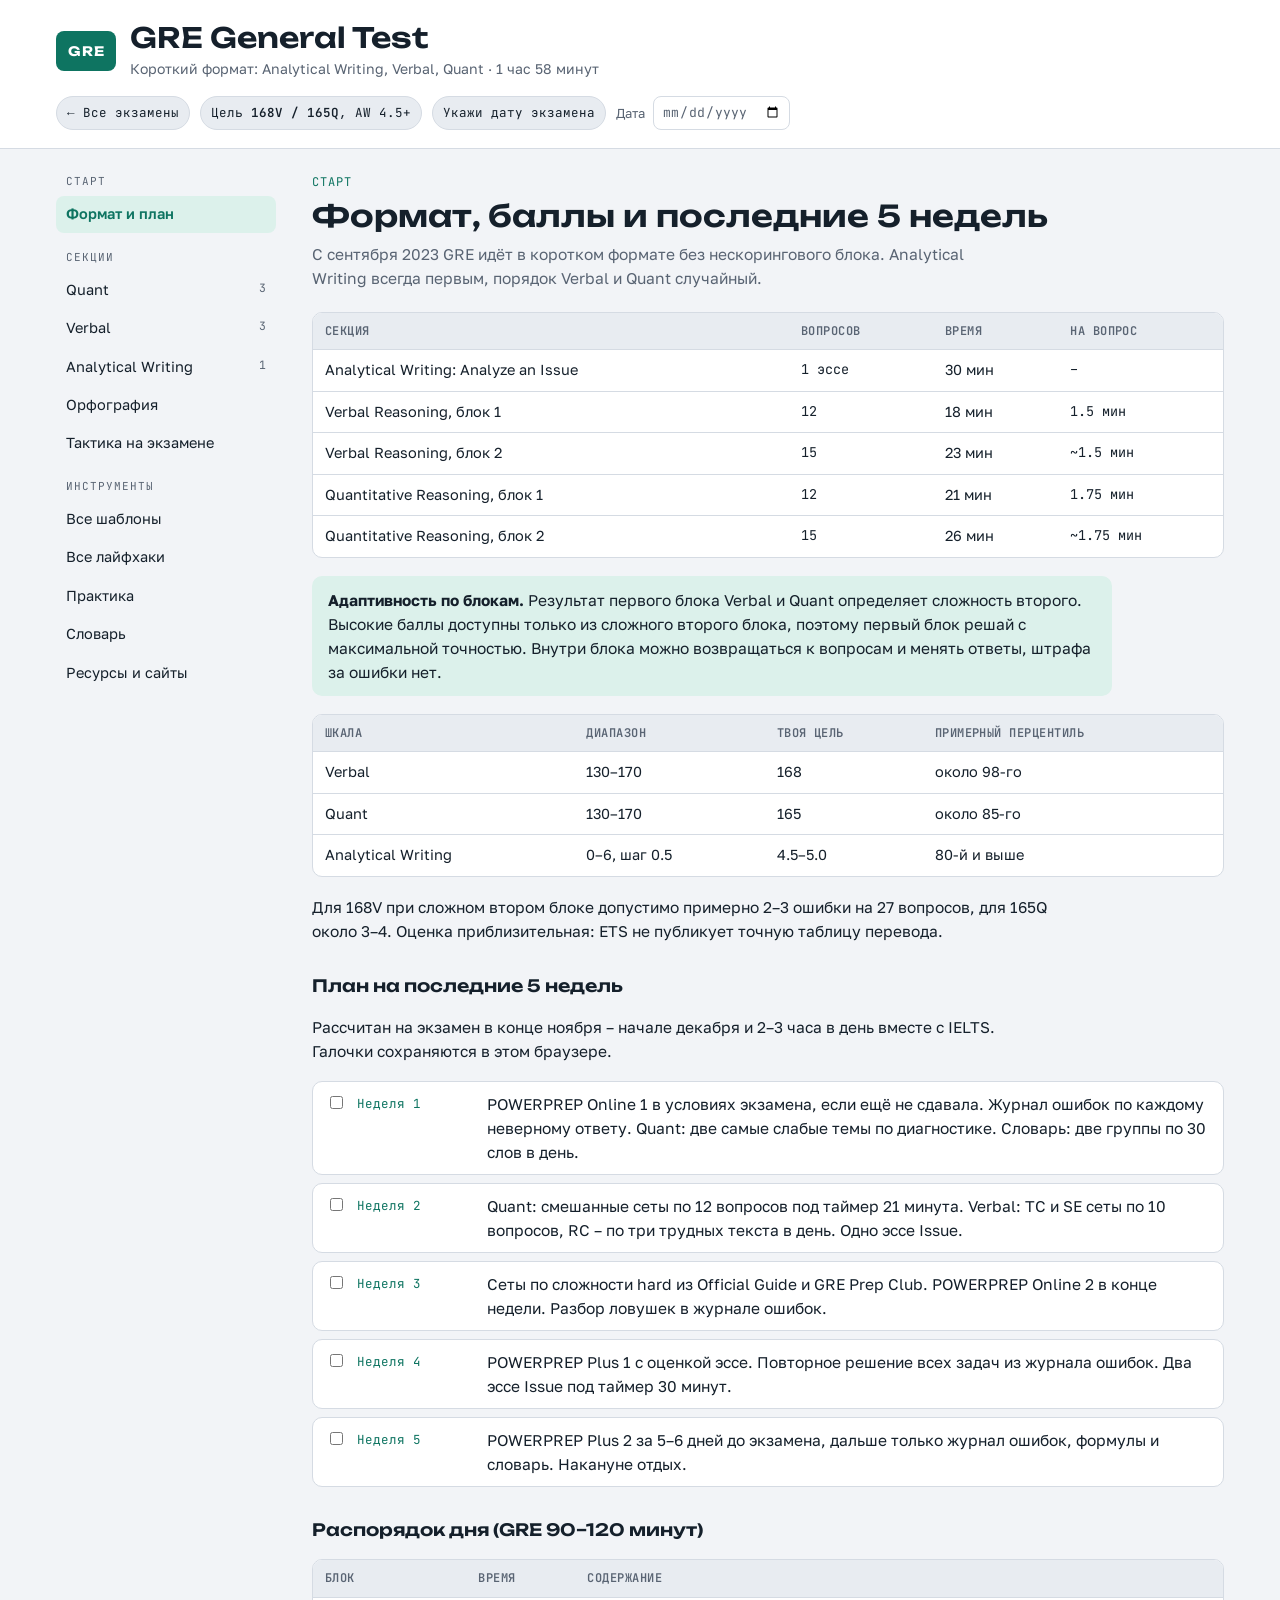
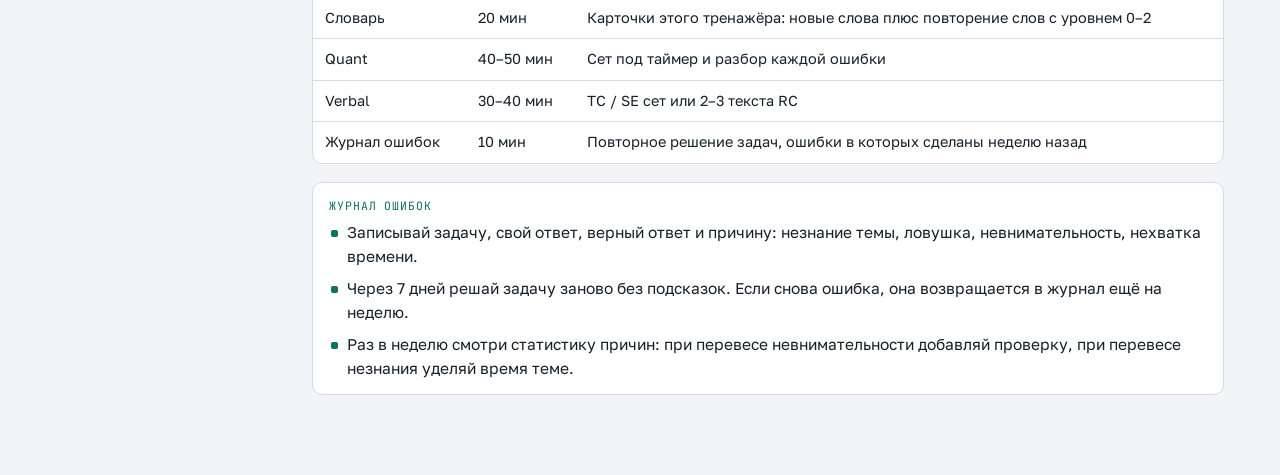
==== gre.html @ 6c6db5fb "Веб-приложение: тренажёры IELTS, GRE и DELF B2 Стартовая страница и три тренажёра с разбором заданий" ====
<!doctype html>
<html lang="ru">
<head>
<meta charset="utf-8">
<meta name="viewport" content="width=device-width,initial-scale=1,viewport-fit=cover">
<meta name="robots" content="noindex,nofollow">
<meta name="theme-color" content="#F2F4F7" media="(prefers-color-scheme: light)">
<meta name="theme-color" content="#0F141A" media="(prefers-color-scheme: dark)">
<meta name="apple-mobile-web-app-capable" content="yes">
<meta name="mobile-web-app-capable" content="yes">
<meta name="apple-mobile-web-app-status-bar-style" content="black-translucent">
<meta name="apple-mobile-web-app-title" content="GRE">
<link rel="manifest" href="manifest-gre.webmanifest">
<link rel="apple-touch-icon" href="icons/gre-180.png">
<link rel="icon" type="image/png" sizes="32x32" href="icons/gre-32.png">
<link rel="stylesheet" href="fonts.css">
<style>:root{padding-top:env(safe-area-inset-top,0px);padding-bottom:env(safe-area-inset-bottom,0px)}body{margin:0}img{max-width:100%}[hidden]{display:none!important}</style>
<title>Тренажёр GRE</title>
<style>
:root{--accent:#0E7461;--accent-soft:#DCF1EB;--accent-ink:#FFFFFF}
@media (prefers-color-scheme: dark){:root:not([data-theme="light"]){--accent:#45C9A8;--accent-soft:#12332B;--accent-ink:#0F141A}}
:root[data-theme="dark"]{--accent:#45C9A8;--accent-soft:#12332B;--accent-ink:#0F141A}
/* Layout: header band + sticky section rail (desktop) / scroll strip (phone) + one working column */
:root{
  --bg:#F2F4F7; --surface:#FFFFFF; --surface-2:#E8ECF1; --ink:#15202B; --muted:#596473; --line:#D5DBE3;
  --good:#17784A; --good-soft:#DDF2E6; --bad:#B42318; --bad-soft:#FBE4E1; --warn:#8A5A00;
  --f-display:"Unbounded","Golos Text",system-ui,sans-serif;
  --f-body:"Golos Text",system-ui,-apple-system,"Segoe UI",Roboto,sans-serif;
  --f-mono:"JetBrains Mono",ui-monospace,Menlo,Consolas,monospace;
  --r:10px;
}
@media (prefers-color-scheme: dark){
  :root:not([data-theme="light"]){
    --bg:#0F141A; --surface:#171E26; --surface-2:#202934; --ink:#E4E9EF; --muted:#98A3B1; --line:#2C3642;
    --good:#4CC38A; --good-soft:#143326; --bad:#F97066; --bad-soft:#3A1B19; --warn:#E3B341;
    color-scheme:dark;
  }
}
:root[data-theme="dark"]{
  --bg:#0F141A; --surface:#171E26; --surface-2:#202934; --ink:#E4E9EF; --muted:#98A3B1; --line:#2C3642;
  --good:#4CC38A; --good-soft:#143326; --bad:#F97066; --bad-soft:#3A1B19; --warn:#E3B341;
  color-scheme:dark;
}
*{box-sizing:border-box}
body{background:var(--bg);color:var(--ink);font-family:var(--f-body);font-size:15.5px;line-height:1.55;-webkit-font-smoothing:antialiased}
a{color:var(--accent);text-underline-offset:2px}
a:hover{text-decoration-thickness:2px}
code{font-family:var(--f-mono);font-size:.88em;background:var(--surface-2);padding:1px 5px;border-radius:5px}
button,input,select,textarea{font:inherit;color:inherit}
:focus-visible{outline:2px solid var(--accent);outline-offset:2px;border-radius:4px}
body::before{content:"";position:fixed;inset:0 0 auto;height:env(safe-area-inset-top,0px);z-index:30;background:var(--bg)}

/* header */
.top{background:var(--surface);border-bottom:1px solid var(--line)}
.top-in{max-width:1200px;margin:0 auto;padding-left:max(16px,env(safe-area-inset-left,0px));padding-right:max(16px,env(safe-area-inset-right,0px));padding-block:22px 18px;display:flex;flex-wrap:wrap;gap:16px 28px;align-items:flex-end;justify-content:space-between}
.brand{display:flex;gap:14px;align-items:center;min-width:0}
.stamp{font-family:var(--f-display);font-weight:700;font-size:13px;letter-spacing:.06em;color:var(--accent-ink);background:var(--accent);padding:10px 12px;border-radius:8px;white-space:nowrap}
.brand h1{font-family:var(--f-display);font-weight:600;font-size:clamp(20px,3.2vw,28px);line-height:1.15;margin:0;text-wrap:balance}
.brand p{margin:4px 0 0;color:var(--muted);font-size:14px}
.meta{display:flex;flex-wrap:wrap;gap:10px;align-items:center}
.pill{font-family:var(--f-mono);font-size:12.5px;border:1px solid var(--line);background:var(--surface-2);padding:6px 10px;border-radius:999px;white-space:nowrap}
.pill b{color:var(--accent);font-weight:600}
.pill.hub{text-decoration:none;color:var(--ink)}
.pill.hub:hover{border-color:var(--accent);color:var(--accent)}
.datebox{display:flex;align-items:center;gap:8px;font-size:13px;color:var(--muted)}
.datebox input{border:1px solid var(--line);background:var(--surface);border-radius:8px;padding:5px 8px;font-family:var(--f-mono);font-size:13px}

/* shell */
.app{max-width:1200px;margin:0 auto;padding-left:max(16px,env(safe-area-inset-left,0px));padding-right:max(16px,env(safe-area-inset-right,0px));padding-block:24px 80px;display:grid;grid-template-columns:220px minmax(0,1fr);gap:36px;align-items:start}
.rail{position:sticky;top:calc(env(safe-area-inset-top,0px) + 16px);display:flex;flex-direction:column;gap:2px}
.rail .grp{font-family:var(--f-mono);font-size:11px;letter-spacing:.09em;text-transform:uppercase;color:var(--muted);margin:14px 10px 4px}
.rail .grp:first-child{margin-top:0}
.rail a{display:flex;justify-content:space-between;gap:8px;text-decoration:none;color:var(--ink);padding:7px 10px;border-radius:8px;font-size:14.5px}
.rail a:hover{background:var(--surface-2)}
.rail a[aria-current="page"]{background:var(--accent-soft);color:var(--accent);font-weight:600}
.rail a span.n{font-family:var(--f-mono);font-size:11.5px;color:var(--muted)}
main{min-width:0}
.sec-head{margin-bottom:22px}
.sec-head .eyebrow{font-family:var(--f-mono);font-size:12px;letter-spacing:.08em;text-transform:uppercase;color:var(--accent)}
.sec-head h2{font-family:var(--f-display);font-weight:600;font-size:clamp(22px,3vw,30px);line-height:1.2;margin:6px 0 8px;text-wrap:balance}
.sec-head p{margin:0;color:var(--muted);max-width:70ch}
.stack{display:flex;flex-direction:column;gap:18px}
.prose{max-width:74ch}
.prose p{margin:0}
h3.bh{font-family:var(--f-display);font-weight:600;font-size:17px;margin:14px 0 0;line-height:1.3}
ul.bl,ol.bl{margin:0;padding-left:20px;display:flex;flex-direction:column;gap:6px;max-width:76ch}
.tablewrap{overflow-x:auto;border:1px solid var(--line);border-radius:var(--r);background:var(--surface)}
table{border-collapse:collapse;width:100%;font-size:14.5px}
th,td{text-align:left;padding:9px 12px;border-bottom:1px solid var(--line);vertical-align:top}
th{font-family:var(--f-mono);font-size:12px;letter-spacing:.04em;text-transform:uppercase;color:var(--muted);background:var(--surface-2);font-weight:600}
tr:last-child td{border-bottom:0}
td.num{font-variant-numeric:tabular-nums;font-family:var(--f-mono);font-size:13.5px;white-space:nowrap}

.note{background:var(--accent-soft);border-radius:var(--r);padding:12px 16px;max-width:80ch}
.note.warn{background:var(--bad-soft)}
.note b:first-child{color:var(--accent)}
.note.warn b:first-child{color:var(--bad)}

/* task accordion */
details.task{background:var(--surface);border:1px solid var(--line);border-radius:var(--r)}
details.task>summary{cursor:pointer;list-style:none;padding:14px 16px;display:flex;gap:12px;align-items:baseline;justify-content:space-between}
details.task>summary::-webkit-details-marker{display:none}
details.task>summary .t{font-weight:600;font-size:16px}
details.task>summary .m{font-family:var(--f-mono);font-size:12px;color:var(--muted);white-space:nowrap}
details.task>summary::after{content:"+";font-family:var(--f-mono);color:var(--accent);font-size:18px;line-height:1}
details.task[open]>summary::after{content:"–"}
details.task[open]>summary{border-bottom:1px solid var(--line)}
.tbody{padding:16px;display:flex;flex-direction:column;gap:16px}
.lbl{font-family:var(--f-mono);font-size:11.5px;letter-spacing:.08em;text-transform:uppercase;color:var(--muted);margin-bottom:6px}
.lbl.acc{color:var(--accent)}

/* template */
.tmpl{border:1px solid var(--line);border-radius:var(--r);background:var(--surface);overflow:hidden}
.tmpl-h{display:flex;justify-content:space-between;align-items:center;gap:10px;padding:8px 8px 8px 14px;background:var(--surface-2);border-bottom:1px solid var(--line)}
.tmpl-h span{font-weight:600;font-size:14px}
.tmpl pre{margin:0;padding:14px;font-family:var(--f-mono);font-size:13px;line-height:1.6;white-space:pre-wrap;word-break:break-word;overflow-x:auto}
.btn{border:1px solid var(--line);background:var(--surface);border-radius:8px;padding:6px 12px;font-size:13.5px;cursor:pointer;white-space:nowrap}
.btn:hover{border-color:var(--accent);color:var(--accent)}
.btn.pri{background:var(--accent);border-color:var(--accent);color:var(--accent-ink);font-weight:600}
.btn.pri:hover{filter:brightness(1.08);color:var(--accent-ink)}
.btn.sm{padding:3px 9px;font-size:12.5px}
.btn:disabled{opacity:.5;cursor:default}

/* phrases */
.phr{width:100%}
.phr td:first-child{font-weight:500}
.phr td.add{width:44px;text-align:right}
.addb{width:28px;height:28px;border-radius:7px;border:1px solid var(--line);background:var(--surface);cursor:pointer;font-family:var(--f-mono);color:var(--accent);font-size:15px;line-height:1}
.addb.done{background:var(--good-soft);color:var(--good);border-color:transparent;cursor:default}

/* tips */
.tips{background:var(--surface);border:1px solid var(--line);border-radius:var(--r);padding:14px 16px 14px 16px}
.tips ul{margin:0;padding:0;list-style:none;display:flex;flex-direction:column;gap:8px}
.tips li{position:relative;padding-left:18px}
.tips li::before{content:"";position:absolute;left:2px;top:.62em;width:7px;height:7px;background:var(--accent);border-radius:2px}
.tips .src{font-family:var(--f-mono);font-size:11.5px;color:var(--muted);margin-left:6px}

/* plan */
.plan{display:flex;flex-direction:column;gap:8px}
.plan label{display:grid;grid-template-columns:22px 120px minmax(0,1fr);gap:10px;align-items:start;background:var(--surface);border:1px solid var(--line);border-radius:var(--r);padding:10px 12px;cursor:pointer}
.plan label .w{font-family:var(--f-mono);font-size:12.5px;color:var(--accent);padding-top:2px}
.plan input{margin-top:4px;accent-color:var(--accent)}
.plan label.done{opacity:.6}
.plan label.done .x{text-decoration:line-through}

/* practice */
.set{background:var(--surface);border:1px solid var(--line);border-radius:var(--r)}
.set>summary{cursor:pointer;list-style:none;padding:14px 16px;display:flex;justify-content:space-between;gap:12px;align-items:baseline}
.set>summary::-webkit-details-marker{display:none}
.set>summary .t{font-weight:600}
.set>summary .m{font-family:var(--f-mono);font-size:12px;color:var(--muted);white-space:nowrap}
.set[open]>summary{border-bottom:1px solid var(--line)}
.set-b{padding:16px;display:flex;flex-direction:column;gap:16px}
.passage{background:var(--surface-2);border-radius:8px;padding:14px 16px;max-height:420px;overflow:auto;font-size:15px}
.passage p{margin:0 0 10px}
.passage p:last-child{margin:0}
.q{display:flex;flex-direction:column;gap:8px;padding-top:4px}
.q .qt{font-weight:500}
.q .qt .qn{font-family:var(--f-mono);color:var(--accent);margin-right:6px;font-size:13px}
.opts{display:flex;flex-direction:column;gap:6px}
.opt{display:flex;gap:10px;align-items:flex-start;border:1px solid var(--line);border-radius:8px;padding:8px 10px;cursor:pointer;background:var(--surface)}
.opt input{margin-top:4px;accent-color:var(--accent)}
.opt.ok{border-color:var(--good);background:var(--good-soft)}
.opt.no{border-color:var(--bad);background:var(--bad-soft)}
.q input[type=text]{border:1px solid var(--line);border-radius:8px;padding:7px 10px;background:var(--surface);max-width:360px;width:100%}
.q input.ok{border-color:var(--good);background:var(--good-soft)}
.q input.no{border-color:var(--bad);background:var(--bad-soft)}
.expl{font-size:14px;color:var(--muted);border-left:3px solid var(--line);padding-left:10px}
.expl b{color:var(--ink)}
.row{display:flex;flex-wrap:wrap;gap:10px;align-items:center}
.score{font-family:var(--f-mono);font-size:14px}
.score b{color:var(--accent)}
.tts{display:flex;flex-wrap:wrap;gap:10px;align-items:center;background:var(--accent-soft);border-radius:8px;padding:10px 12px}
.tts label{font-size:13px;display:flex;gap:6px;align-items:center}

/* drill & writer */
.tool{background:var(--surface);border:1px solid var(--line);border-radius:var(--r);padding:16px;display:flex;flex-direction:column;gap:14px}
.tool h3{margin:0;font-size:16px}
.cue{background:var(--surface-2);border-radius:8px;padding:14px 16px;white-space:pre-wrap;font-size:15.5px;min-height:64px}
.clock{font-family:var(--f-mono);font-size:34px;font-variant-numeric:tabular-nums;letter-spacing:.02em}
.clock.run{color:var(--accent)}
.clock.end{color:var(--bad)}
.writer textarea{width:100%;min-height:280px;border:1px solid var(--line);border-radius:8px;padding:12px 14px;background:var(--surface);line-height:1.6;resize:vertical;font-size:15px}
.wc{font-family:var(--f-mono);font-size:13px}
.wc.low{color:var(--bad)}
.wc.ok{color:var(--good)}
select.inp,input.inp,textarea.inp{border:1px solid var(--line);border-radius:8px;padding:7px 10px;background:var(--surface);min-width:0}

/* resources */
.res-grp{display:flex;flex-direction:column;gap:8px}
.res{display:grid;grid-template-columns:minmax(0,260px) minmax(0,1fr);gap:4px 18px;padding:10px 0;border-bottom:1px solid var(--line)}
.res:last-child{border-bottom:0}
.res a{font-weight:600}
.res .d{color:var(--muted);font-size:14.5px}
.resbox{background:var(--surface);border:1px solid var(--line);border-radius:var(--r);padding:4px 16px}

/* vocab */
.stats{display:grid;grid-template-columns:repeat(auto-fit,minmax(130px,1fr));gap:10px}
.stat{background:var(--surface);border:1px solid var(--line);border-radius:var(--r);padding:10px 14px}
.stat .v{font-family:var(--f-mono);font-size:22px;font-variant-numeric:tabular-nums}
.stat .k{font-size:12.5px;color:var(--muted)}
.tabs{display:flex;gap:6px;flex-wrap:wrap}
.tab{border:1px solid var(--line);background:var(--surface);padding:7px 14px;border-radius:999px;cursor:pointer;font-size:14px}
.tab[aria-selected="true"]{background:var(--ink);color:var(--bg);border-color:var(--ink)}
.chips{display:flex;gap:6px;overflow-x:auto;padding-bottom:4px;scrollbar-width:thin}
.chip{border:1px solid var(--line);background:var(--surface);padding:5px 11px;border-radius:999px;cursor:pointer;font-size:13px;white-space:nowrap}
.chip[aria-pressed="true"]{background:var(--accent-soft);border-color:var(--accent);color:var(--accent);font-weight:600}
.chip .n{font-family:var(--f-mono);font-size:11px;opacity:.75;margin-left:4px}
.fc-wrap{display:flex;flex-direction:column;gap:12px;align-items:stretch;max-width:640px}
.fc{background:var(--surface);border:1px solid var(--line);border-radius:14px;min-height:220px;padding:28px 24px;display:flex;flex-direction:column;justify-content:center;gap:12px;cursor:pointer;text-align:center;user-select:none}
.fc .term{font-size:clamp(22px,4vw,30px);font-weight:600;line-height:1.25}
.fc .mean{font-size:17px}
.fc .ex{font-size:14.5px;color:var(--muted);font-style:italic}
.fc .hint{font-family:var(--f-mono);font-size:11.5px;color:var(--muted)}
.fc .dk{font-family:var(--f-mono);font-size:11.5px;color:var(--accent);letter-spacing:.06em;text-transform:uppercase}
.grade{display:grid;grid-template-columns:repeat(3,1fr);gap:8px}
.grade .btn{padding:10px;font-size:14px}
.grade .g0:hover{border-color:var(--bad);color:var(--bad)}
.grade .g2:hover{border-color:var(--good);color:var(--good)}
.dots{display:inline-flex;gap:3px;vertical-align:middle}
.dots i{width:7px;height:7px;border-radius:2px;background:var(--line)}
.dots i.on{background:var(--accent)}
.vt td{font-size:14.5px}
.vt td .ex{color:var(--muted);font-size:13.5px}
.form{display:grid;grid-template-columns:repeat(auto-fit,minmax(200px,1fr));gap:10px}
.form label{display:flex;flex-direction:column;gap:4px;font-size:13px;color:var(--muted)}
.mode{font-family:var(--f-mono);font-size:12px;padding:4px 9px;border-radius:999px;background:var(--surface-2);color:var(--muted)}
.mode.sync{background:var(--good-soft);color:var(--good)}
.empty{color:var(--muted);padding:18px;border:1px dashed var(--line);border-radius:var(--r);text-align:center}
.toast{position:fixed;left:50%;transform:translateX(-50%);bottom:calc(20px + env(safe-area-inset-bottom,0px));background:var(--ink);color:var(--bg);padding:10px 16px;border-radius:10px;font-size:14px;z-index:50;max-width:calc(100% - 32px)}
.confirm{display:inline-flex;gap:6px;align-items:center;font-size:13px}

@media (max-width:860px){
  .app{grid-template-columns:minmax(0,1fr);gap:18px;padding-block:0 64px}
  .rail{position:sticky;top:env(safe-area-inset-top,0px);z-index:20;flex-direction:row;overflow-x:auto;background:var(--bg);margin-inline:calc(-1 * max(16px,env(safe-area-inset-left,0px)));padding:10px max(16px,env(safe-area-inset-left,0px));border-bottom:1px solid var(--line);scrollbar-width:none}
  .rail .grp{display:none}
  .rail a{white-space:nowrap;border:1px solid var(--line);background:var(--surface);border-radius:999px;padding:6px 12px;font-size:13.5px}
  .rail a span.n{display:none}
  .res{grid-template-columns:minmax(0,1fr)}
  .plan label{grid-template-columns:22px minmax(0,1fr)}
  .plan label .w{grid-column:2}
  .plan label .x{grid-column:2}
}
@media (prefers-reduced-motion:reduce){*{transition:none!important;animation:none!important}}

</style>
</head>
<body>
<script>
window.APP = true;
window.HUB_URL = "./";
window.EXAM = {
id: "gre",
title: "Тренажёр GRE",
stamp: "GRE",
heading: "GRE General Test",
tagline: "Короткий формат: Analytical Writing, Verbal, Quant · 1 час 58 минут",
target: "Цель **168V / 165Q**, AW 4.5+",
practiceIntro: "Задания в формате GRE с разбором. Отвечай под таймер: 1.5 минуты на вопрос Verbal и 1.75 минуты на вопрос Quant. Лучший результат по набору сохраняется в этом браузере.",
vocabIntro: "Колоды частотных слов GRE, корней, сигнальных слов и формул плюс твои слова. Для 168V нужен активный запас примерно в 1 500 слов: проходи колоды карточками каждый день и добавляй слова из ошибок.",
resIntro: "Официальные материалы ETS, проверенные курсы, банки задач, словари и тексты для чтения уровня GRE.",
sections: [
/* ================= OVERVIEW ================= */
{ id: "overview", nav: "Формат и план", grp: "Старт", title: "Формат, баллы и последние 5 недель",
  sub: "С сентября 2023 GRE идёт в коротком формате без нескорингового блока. Analytical Writing всегда первым, порядок Verbal и Quant случайный.",
  blocks: [
  ["table", ["Секция", "Вопросов", "Время", "На вопрос"], [
    ["Analytical Writing: Analyze an Issue", "1 эссе", "30 мин", "–"],
    ["Verbal Reasoning, блок 1", "12", "18 мин", "1.5 мин"],
    ["Verbal Reasoning, блок 2", "15", "23 мин", "~1.5 мин"],
    ["Quantitative Reasoning, блок 1", "12", "21 мин", "1.75 мин"],
    ["Quantitative Reasoning, блок 2", "15", "26 мин", "~1.75 мин"]
  ], [1, 3]],
  ["note", "**Адаптивность по блокам.** Результат первого блока Verbal и Quant определяет сложность второго. Высокие баллы доступны только из сложного второго блока, поэтому первый блок решай с максимальной точностью. Внутри блока можно возвращаться к вопросам и менять ответы, штрафа за ошибки нет."],
  ["table", ["Шкала", "Диапазон", "Твоя цель", "Примерный перцентиль"], [
    ["Verbal", "130–170", "168", "около 98-го"], ["Quant", "130–170", "165", "около 85-го"], ["Analytical Writing", "0–6, шаг 0.5", "4.5–5.0", "80-й и выше"]
  ]],
  ["p", "Для 168V при сложном втором блоке допустимо примерно 2–3 ошибки на 27 вопросов, для 165Q около 3–4. Оценка приблизительная: ETS не публикует точную таблицу перевода."],
  ["h", "План на последние 5 недель"],
  ["p", "Рассчитан на экзамен в конце ноября – начале декабря и 2–3 часа в день вместе с IELTS. Галочки сохраняются в этом браузере."],
  ["plan", "gre5", [
    ["Неделя 1", "POWERPREP Online 1 в условиях экзамена, если ещё не сдавала. Журнал ошибок по каждому неверному ответу. Quant: две самые слабые темы по диагностике. Словарь: две группы по 30 слов в день."],
    ["Неделя 2", "Quant: смешанные сеты по 12 вопросов под таймер 21 минута. Verbal: TC и SE сеты по 10 вопросов, RC – по три трудных текста в день. Одно эссе Issue."],
    ["Неделя 3", "Сеты по сложности hard из Official Guide и GRE Prep Club. POWERPREP Online 2 в конце недели. Разбор ловушек в журнале ошибок."],
    ["Неделя 4", "POWERPREP Plus 1 с оценкой эссе. Повторное решение всех задач из журнала ошибок. Два эссе Issue под таймер 30 минут."],
    ["Неделя 5", "POWERPREP Plus 2 за 5–6 дней до экзамена, дальше только журнал ошибок, формулы и словарь. Накануне отдых."]
  ]],
  ["h", "Распорядок дня (GRE 90–120 минут)"],
  ["table", ["Блок", "Время", "Содержание"], [
    ["Словарь", "20 мин", "Карточки этого тренажёра: новые слова плюс повторение слов с уровнем 0–2"],
    ["Quant", "40–50 мин", "Сет под таймер и разбор каждой ошибки"],
    ["Verbal", "30–40 мин", "TC / SE сет или 2–3 текста RC"],
    ["Журнал ошибок", "10 мин", "Повторное решение задач, ошибки в которых сделаны неделю назад"]
  ]],
  ["tips", "Журнал ошибок", [
    "Записывай задачу, свой ответ, верный ответ и причину: незнание темы, ловушка, невнимательность, нехватка времени.",
    "Через 7 дней решай задачу заново без подсказок. Если снова ошибка, она возвращается в журнал ещё на неделю.",
    "Раз в неделю смотри статистику причин: при перевесе невнимательности добавляй проверку, при перевесе незнания уделяй время теме."
  ]]
]},

/* ================= QUANT ================= */
{ id: "quant", nav: "Quant", grp: "Секции", title: "Quantitative Reasoning",
  sub: "Школьная математика до 10 класса, сложность в формулировках и ловушках. Для 165 главная задача – ноль ошибок на лёгких вопросах и стабильный темп.",
  blocks: [
  ["table", ["Тема", "Частота", "Что повторить"], [
    ["Арифметика и свойства чисел", "высокая", "Делимость, простые числа, НОД/НОК, остатки, чётность, степени и корни"],
    ["Проценты, отношения, доли", "высокая", "Процентное изменение, последовательные изменения, смеси"],
    ["Алгебра", "высокая", "Линейные и квадратные уравнения, неравенства, модули, функции, текстовые задачи"],
    ["Статистика и анализ данных", "высокая", "Среднее, медиана, мода, квартили, стандартное отклонение, графики"],
    ["Геометрия", "средняя", "Треугольники, окружности, многоугольники, площади, координатная плоскость"],
    ["Комбинаторика и вероятность", "средняя", "Перестановки, сочетания, независимые события, «хотя бы один»"],
    ["Последовательности и нестандартные операции", "низкая", "Арифметическая и геометрическая прогрессии, функции со значками"]
  ]],
  ["task", "Quantitative Comparison", "~35% секции", {
    how: "Две величины A и B и четыре постоянных варианта: A больше, B больше, равны, определить нельзя. Чтобы ответить, достаточно сравнить величины, вычислять их до конца часто не нужно.",
    strat: [
      "Если в условии только числа без переменных, вариант D исключён: соотношение всегда определено.",
      "С переменными подставляй проверочный набор: 0, 1, −1, 1/2, −1/2, большое число. Смена соотношения при разных подстановках даёт D.",
      "Упрощай обе колонки одинаковыми действиями: прибавить, вычесть, умножить или разделить на положительное число.",
      "Сравнивай структуру выражений: 3²⁰ + 3²⁰ + 3²⁰ превращается в 3 × 3²⁰ = 3²¹."
    ],
    traps: [
      "Неявное предположение, что переменная положительная, целая или ненулевая.",
      "Квадрат числа из интервала (0, 1) меньше самого числа.",
      "Умножение или деление неравенства на отрицательное число меняет знак.",
      "Чертёж не в масштабе: углы и длины на картинке ничего не доказывают."
    ],
    hacks: ["Если два первых теста дают разные знаки, сразу ставь D и двигайся дальше.", "Для x² = 16 всегда держи в голове оба корня, ±4."]
  }],
  ["task", "Problem Solving", "~50% секции", {
    how: "Три формата: выбор одного ответа из пяти, выбор всех подходящих (select all that apply) и ввод числа (numeric entry).",
    strat: [
      "Прикинь порядок ответа до вычислений: это отсекает 2–3 варианта и ловит арифметические ошибки.",
      "Обратная подстановка: варианты упорядочены по величине, начинай с середины (C) и смотри, нужно больше или меньше.",
      "Select all that apply засчитывается только при полном совпадении: проверяй каждый вариант отдельно, ищи границы диапазона.",
      "В numeric entry перечитай вопрос перед вводом: просят x или 2x, процент или долю, округление."
    ],
    traps: ["Ответ на промежуточный шаг стоит среди вариантов.", "Единицы измерения меняются внутри задачи: минуты и часы, проценты и доли.", "Отношение 3:5 означает доли 3/8 и 5/8 от целого."],
    hacks: ["Задачи на проценты решай через множители: рост на 20% = × 1.2, падение на 15% = × 0.85.", "В задачах с переменными в вариантах подставь простое число вместо переменной и сравни результат с вариантами."]
  }],
  ["task", "Data Interpretation", "блок из 3 вопросов", {
    how: "Набор таблиц и графиков с тремя вопросами. Ловушки в единицах, масштабе и в том, к чему относится процент.",
    strat: ["30 секунд на оси, единицы, легенду и примечания до первого вопроса.", "Отвечай приближённо, если варианты далеко друг от друга.", "Процент от чего: от общего числа, от подгруппы, от прошлого года."],
    hacks: ["Data Interpretation съедает время: если первый вопрос занял больше 3 минут, отметь остальные и вернись к ним в конце блока."]
  }],
  ["tmpl", "Шпаргалка формул", `ПРОЦЕНТЫ
  Изменение % = (новое − старое) / старое × 100
  Последовательные изменения: множители перемножаются (×1.2 затем ×0.8 = ×0.96)
  Простые %: I = P·r·t      Сложные %: A = P(1 + r/n)^(nt)

СРЕДНИЕ И СТАТИСТИКА
  Сумма = среднее × количество
  Взвешенное среднее = (n1·a1 + n2·a2) / (n1 + n2)
  Медиана: середина упорядоченного ряда (при чётном числе – среднее двух средних)
  SD: +константа не меняет SD; ×k умножает SD на |k|
  Нормальное распределение: ±1 SD ≈ 68%, ±2 SD ≈ 95%

РАБОТА И ДВИЖЕНИЕ
  Вместе: 1/T = 1/a + 1/b
  Путь = скорость × время; средняя скорость = весь путь / всё время

ЧИСЛА
  Целых от a до b включительно: b − a + 1
  Сумма арифм. прогрессии: (первый + последний) / 2 × количество
  Число делителей n = p^a · q^b: (a+1)(b+1)
  a² − b² = (a − b)(a + b);  (a ± b)² = a² ± 2ab + b²

ГЕОМЕТРИЯ
  Углы n-угольника: (n − 2) × 180°
  30-60-90: x : x√3 : 2x      45-45-90: x : x : x√2
  Тройки: 3-4-5, 5-12-13, 8-15-17, 7-24-25
  Круг: S = πr², C = 2πr, дуга = (θ/360)·2πr, сектор = (θ/360)·πr²
  Расстояние: √((x2 − x1)² + (y2 − y1)²); наклон = (y2 − y1)/(x2 − x1)
  Перпендикулярные прямые: произведение наклонов = −1

КОМБИНАТОРИКА
  Сочетания C(n,k) = n! / (k!(n − k)!)   Перестановки P(n,k) = n! / (n − k)!
  P(хотя бы одно) = 1 − P(ни одного)
  Независимые события: P(A и B) = P(A)·P(B)`],
  ["tips", "Счёт и калькулятор", [
    "Экранный калькулятор соблюдает порядок действий и умеет только +, −, ×, ÷ и √. Пользуйся им для многозначных умножений и делений, остальное считай в уме: перенос руки на мышь дольше устного счёта.",
    "Выучи наизусть квадраты до 20, кубы до 10, степени двойки до 2¹⁰ и пары дробь–процент: 1/8 = 12.5%, 1/6 ≈ 16.7%, 3/8 = 37.5%, 5/6 ≈ 83.3%.",
    "Кнопка Transfer Display переносит результат калькулятора в поле numeric entry без ошибок ввода.",
    "Рисуй картинку к каждой геометрической задаче заново на листе: чертёж на экране не в масштабе."
  ]]
]},

/* ================= VERBAL ================= */
{ id: "verbal", nav: "Verbal", grp: "Секции", title: "Verbal Reasoning",
  sub: "Около половины вопросов приходится на чтение, остальное на Text Completion и Sentence Equivalence. Для 168 нужен словарь примерно в 1 500 слов и строгая дисциплина в RC.",
  blocks: [
  ["task", "Text Completion", "1–3 пропуска", {
    how: "Предложение или абзац с одним, двумя или тремя пропусками. Для каждого пропуска свой список (3 или 5 слов). Балл засчитывается только при полностью верном ответе.",
    strat: [
      "Закрой варианты и прочитай текст целиком.",
      "Найди подсказку (clue): фразу, которая описывает смысл пропуска, и сигнальное слово, которое задаёт направление.",
      "Подставь в пропуск своё слово, затем ищи ближайший синоним среди вариантов.",
      "В двух- и трёхпропусковых начинай с пропуска, у которого подсказка яснее: часто это последний."
    ],
    traps: ["Слово подходит по тону, но не по точному значению (*critical* вместо *skeptical*).", "Вариант, связанный с темой текста, но не с подсказкой."],
    hacks: ["После выбора перечитай предложение целиком со всеми словами: проверка занимает 10 секунд и ловит половину ошибок.", "Незнакомое слово в вариантах не выбирай автоматически: сначала исключи знакомые, которые точно не подходят."]
  }],
  ["task", "Sentence Equivalence", "2 ответа из 6", {
    how: "Одно предложение, один пропуск, шесть вариантов. Нужно выбрать два слова, которые дают предложению одинаковый смысл. Балл только за оба верных.",
    strat: ["Сгруппируй варианты в пары синонимов ещё до чтения предложения.", "Найди подсказку в предложении и выбери пару, которая к ней подходит.", "Слово без пары-синонима отбрасывай, даже если оно хорошо звучит в предложении."],
    traps: ["Две пары синонимов: одна подходит по смыслу, вторая противоположна. Решает направление подсказки.", "Пара «почти синонимов» с разной силой (*dislike / loathe*) обычно не даёт одинакового смысла."]
  }],
  ["task", "Reading Comprehension", "~50% секции", {
    how: "Тексты от одного абзаца до страницы: естественные науки, социальные науки, гуманитарные. Вопросы на главную мысль, детали, вывод, функцию фрагмента, усиление или ослабление аргумента, выбор предложения в тексте (select-in-passage).",
    strat: [
      "Читай ради структуры: после каждого абзаца сформулируй его роль 3–5 словами (тезис автора, чужая позиция, пример, оговорка).",
      "Отдели позицию автора от позиций других: *some historians argue* и *traditionally* обычно вводят то, с чем автор спорит.",
      "Для каждого вопроса возвращайся в текст: верный ответ подтверждается конкретной строкой, общего впечатления для выбора мало.",
      "В вопросах на вывод (inference) верный ответ звучит скромно и следует из текста почти дословно."
    ],
    traps: ["Ответ верен по смыслу в мире, но не следует из текста.", "Экстремальные слова: *always, completely, proves, solely*.", "Ответ про одну деталь в вопросе о главной идее."],
    hacks: ["Paragraph argument (короткий аргумент): найди посылку, вывод и скрытое допущение. Усиливает то, что подтверждает допущение, ослабляет то, что бьёт по нему.", "Select-in-passage: кликай предложение, затем проверь, что оно отвечает именно на формулировку вопроса.", "Длинный текст оставь на конец блока, если он идёт первым: короткие тексты дают тот же балл быстрее."]
  }],
  ["phr", "Сигнальные слова", [
    ["although / though / even though", "дальше будет контраст"], ["despite / in spite of", "контраст с причиной"], ["yet / but / however", "контраст"],
    ["paradoxically / ironically", "неожиданный контраст"], ["far from", "противоположное сказанному"], ["belied by", "противоречит видимости"],
    ["moreover / furthermore", "продолжение в ту же сторону"], ["indeed / in fact", "усиление"], ["; (точка с запятой)", "пояснение, продолжение"],
    [": (двоеточие)", "раскрытие, определение"], ["not only... but also", "усиление в ту же сторону"], ["hence / thus / therefore", "вывод"]
  ]],
  ["tips", "Словарь для 168", [
    "Пройди все группы GregMat (Vocab Mountain) и продвинутые колоды Magoosh: это около 1 500 слов, которые покрывают почти весь Verbal.",
    "Учи слова группами синонимов: SE строится на парах, поэтому ценно знать, что *laconic, terse, taciturn, reticent* стоят рядом.",
    "Корни экономят время: *loqu* (говорить) раскрывает *loquacious*, *circumlocution*, *eloquent*.",
    "Каждое незнакомое слово из ошибок добавляй во вкладку «Добавить» с примером: свои слова запоминаются быстрее списочных.",
    "Читай 20 минут в день Aeon, The Atlantic или Arts & Letters Daily: это ровно стиль RC-текстов GRE."
  ]]
]},

/* ================= AWA ================= */
{ id: "awa", nav: "Analytical Writing", grp: "Секции", title: "Analytical Writing: Analyze an Issue",
  sub: "30 минут, одно эссе на утверждение общего характера. Оценка от 0 до 6, для программ по публичной политике хватает 4.5, для запаса целься в 5.0.",
  blocks: [
  ["table", ["Балл", "Что видит проверяющий"], [
    ["6", "Ясная и тонкая позиция, убедительные примеры, логичная организация, точный и разнообразный язык"],
    ["5", "Ясная позиция, хорошо развитые доводы, логичная организация, мелкие ошибки"],
    ["4", "Позиция есть, доводы и примеры уместны, но развиты неравномерно; язык ясный"],
    ["3", "Ограниченное развитие, слабая организация или заметные ошибки"]
  ]],
  ["note", "Полный пул тем Issue опубликован на сайте ETS: экзаменационная тема берётся оттуда дословно. Прочитай список и сгруппируй темы по кластерам (образование, наука, власть и лидерство, технологии, культура), к каждому кластеру подготовь 2–3 примера."],
  ["task", "Структура эссе на 5.0", "500–600 слов", {
    how: "Позиция с оговоркой, два-три аргумента с конкретными примерами из разных областей, разбор контраргумента и вывод.",
    strat: ["3 минуты: позиция и три примера.", "22 минуты: текст.", "5 минут: проверка логики переходов и опечаток."],
    tmpl: [["Шаблон Issue", `[Intro] The claim that [restate claim] contains an important truth, yet it overlooks [limitation / condition]. While [concession], I believe that [thesis with qualification], because [reason 1] and [reason 2].

[Body 1] The strongest support for this position comes from [domain 1]. Consider [specific example: name, date, outcome]. [2–3 sentences explaining how the example proves the reason]. This case demonstrates that [link to thesis].

[Body 2] A second consideration is [reason 2]. In [domain 2], [example]. [Explanation]. Therefore, [link].

[Counterargument] Admittedly, critics might argue that [strongest opposing view], citing [their example]. This objection has merit when [condition]. However, it loses force once we recognise that [rebuttal].

[Conclusion] In sum, [restate qualified thesis]. The statement holds when [condition], but fails when [condition], which suggests that [broader implication].`]],
    hacks: ["Оговорка в тезисе (*largely, under certain conditions*) поднимает балл: проверяющие ждут понимания сложности вопроса.", "Примеры из разных областей (история, наука, политика) выглядят сильнее, чем три примера из одной."]
  }],
  ["phr", "Банк примеров под твой профиль", [
    ["Montreal Protocol (1987)", "международное соглашение, которое реально сработало: восстановление озонового слоя"],
    ["EU CBAM", "углеродный пограничный механизм ЕС: национальная политика с международным эффектом"],
    ["Закрытие Байкальского ЦБК (2013)", "конфликт экономики и экологии, роль общественного давления"],
    ["Human Genome Project vs Celera", "конкуренция ускорила научный проект, построенный на кооперации"],
    ["Sputnik (1957) и реформа образования в США", "внешний вызов как двигатель инвестиций в науку"],
    ["Challenger (1986)", "предупреждения инженеров проигнорировали: цена пренебрежения экспертами"],
    ["mRNA-вакцины", "десятилетия государственных исследований плюс частная скорость"],
    ["Linux и Википедия", "открытая кооперация против корпоративной конкуренции"],
    ["Цифровое государство Эстонии", "технологии и доверие граждан к институтам"],
    ["Реформа образования в Финляндии", "автономия учителей и долгосрочная политика"],
    ["Семмельвейс", "эксперта-новатора отвергло профессиональное сообщество"],
    ["План Маршалла", "международная помощь как инвестиция в стабильность"]
  ]],
  ["phr", "Фразы для эссе", [
    ["contains an important truth, yet overlooks", "частичное согласие"], ["This case demonstrates that", "связка пример → тезис"], ["Admittedly, critics might argue that", "вход в контраргумент"],
    ["This objection loses force once we recognise that", "опровержение"], ["The statement holds only insofar as", "условие верности"], ["In sum", "вывод"],
    ["a salient example", "яркий пример"], ["to a considerable degree", "в значительной степени"]
  ]],
  ["writer", {id: "awa", title: "Issue под таймер 30 минут", minutes: 30, min: 450, prompts: [
    "The most effective way to address global environmental problems is through international agreements rather than national policies. Write a response in which you discuss the extent to which you agree or disagree with the claim. In developing and supporting your position, consider ways in which the claim might or might not hold true.",
    "Universities should require all students to study subjects far outside their chosen field. Discuss the extent to which you agree or disagree, and address the most compelling reasons against your position.",
    "Leaders are most effective when they ignore public opinion. Discuss the extent to which you agree or disagree, and consider specific circumstances in which the claim might not hold.",
    "A nation's long-term success depends more on its scientists than on its politicians. Discuss the extent to which you agree or disagree with the claim.",
    "Technology makes people less capable of thinking independently. Discuss the extent to which you agree or disagree, using specific examples.",
    "Societies should measure progress by citizens' well-being rather than by economic output. Discuss the extent to which you agree or disagree with the recommendation and its consequences.",
    "Studying history is of little use to people who make decisions about the future. Discuss the extent to which you agree or disagree with the claim.",
    "Competition is a more powerful driver of innovation than cooperation. Discuss the extent to which you agree or disagree, considering ways in which the claim might not hold.",
    "Experts should have the final say on policy questions that require specialised knowledge. Discuss the extent to which you agree or disagree with the recommendation.",
    "The best way to understand a culture is to study its ordinary people rather than its famous figures. Discuss the extent to which you agree or disagree."
  ], check: ["Тезис с оговоркой в первом абзаце?", "В каждом основном абзаце конкретный пример с названием, датой или результатом?", "Есть разбор сильного контраргумента?", "Вывод повторяет тезис и называет условия?", "500–600 слов, переходы между абзацами?"]}]
]},

/* ================= TEST DAY ================= */
{ id: "testday", nav: "Тактика на экзамене", grp: "Секции", title: "Тактика на экзамене",
  sub: "Время, навигация внутри блока, калькулятор и сдача из дома.",
  blocks: [
  ["table", ["Ситуация", "Действие"], [
    ["Вопрос занимает больше 2.5 минут", "Mark, выбери ответ наугад, переходи дальше и вернись в конце блока"],
    ["Остаётся 1 минута", "Проставь ответы во все пустые вопросы: штрафа за ошибку нет"],
    ["Первый блок кажется лёгким", "Удвой внимание: ошибки на лёгких вопросах закрывают сложный второй блок"],
    ["Второй блок заметно сложнее", "Хороший знак: ты в верхней ветке, сохраняй темп"],
    ["Сомнение между двумя вариантами", "Выбери, отметь Mark и иди дальше; к таким вопросам возвращайся первыми"]
  ]],
  ["tips", "Навигация и обзор", [
    "Экран Review показывает отвеченные, неотвеченные и отмеченные вопросы блока: открывай его за 2 минуты до конца.",
    "Ответы меняются только внутри блока: после перехода к следующему блоку вернуться нельзя.",
    "Перерыва между секциями в коротком формате нет: воду и перекус оставь на после экзамена.",
    "В конце показывают неофициальные баллы Verbal и Quant; официальные с оценкой эссе приходят через 8–10 дней. Через ScoreSelect выбираешь, какие попытки отправлять вузам."
  ]],
  ["tips", "GRE из дома", [
    "Для пометок разрешены маленькая маркерная доска или прозрачный лист в файле с маркером, бумага запрещена. Тренируйся на том же инструменте, что будет на экзамене.",
    "Проверь компьютер и камеру официальной проверкой ETS за несколько дней до теста.",
    "Комната с закрытой дверью, пустой стол, никого рядом; телефон выключен и вне досягаемости после проверки помещения."
  ]]
]}
],

/* ================= PRACTICE ================= */
practice: [
{ id: "qc", group: "Quant", title: "Quantitative Comparison", tag: "QC",
  intro: "A и B – величины в колонках. Варианты одинаковы для всех вопросов.",
  qs: [
    {q: "x < 0. **A:** x³   **B:** x²", o: ["A больше", "B больше", "Равны", "Нельзя определить"], a: 1, e: "При x < 0 куб отрицателен, квадрат положителен."},
    {q: "0 < x < 1. **A:** x   **B:** √x", o: ["A больше", "B больше", "Равны", "Нельзя определить"], a: 1, e: "Для чисел между 0 и 1 корень больше самого числа: √0.25 = 0.5 > 0.25."},
    {q: "**A:** 30% от 60   **B:** 60% от 30", o: ["A больше", "B больше", "Равны", "Нельзя определить"], a: 2, e: "Оба равны 0.3 × 0.6 × 100 = 18."},
    {q: "**A:** среднее 17, 23 и 29   **B:** 23", o: ["A больше", "B больше", "Равны", "Нельзя определить"], a: 2, e: "Числа образуют арифметическую прогрессию, среднее равно среднему члену."},
    {q: "x² = 16. **A:** x   **B:** 4", o: ["A больше", "B больше", "Равны", "Нельзя определить"], a: 3, e: "x = 4 или x = −4."},
    {q: "Цена выросла на 20%, затем снизилась на 20%. **A:** итоговая цена   **B:** исходная цена", o: ["A больше", "B больше", "Равны", "Нельзя определить"], a: 1, e: "1.2 × 0.8 = 0.96."},
    {q: "a и b – положительные целые, a + b = 10. **A:** ab   **B:** 25", o: ["A больше", "B больше", "Равны", "Нельзя определить"], a: 3, e: "При a = b = 5 равны, при 1 и 9 A = 9. A никогда не больше 25, но может быть равно: соотношение не определено."},
    {q: "**A:** число положительных делителей 36   **B:** 9", o: ["A больше", "B больше", "Равны", "Нельзя определить"], a: 2, e: "36 = 2² × 3², делителей (2+1)(2+1) = 9."},
    {q: "**A:** 3²⁰ + 3²⁰ + 3²⁰   **B:** 3²¹", o: ["A больше", "B больше", "Равны", "Нельзя определить"], a: 2, e: "3 × 3²⁰ = 3²¹."},
    {q: "n – целое, n > 1. **A:** (−1)ⁿ   **B:** 0", o: ["A больше", "B больше", "Равны", "Нельзя определить"], a: 3, e: "При чётном n A = 1, при нечётном A = −1."}
  ]},
{ id: "ps", group: "Quant", title: "Problem Solving", tag: "PS + numeric entry",
  qs: [
    {q: "If 3x + 7 = 25, what is the value of 2x − 1?", a: ["11"], e: "x = 6, 2 × 6 − 1 = 11."},
    {q: "After a 20% discount, a jacket costs $72. What was the original price?", o: ["$86.40", "$90", "$92", "$96", "$100"], a: 1, e: "72 / 0.8 = 90. Ловушка: 72 × 1.2 = 86.40."},
    {q: "A bag contains 3 red and 5 blue marbles. Two are drawn without replacement. What is the probability that both are red?", o: ["3/28", "9/64", "3/32", "1/8", "3/56"], a: 0, e: "3/8 × 2/7 = 6/56 = 3/28."},
    {q: "The average of five numbers is 18. When one number is removed, the average of the remaining four is 16. What number was removed?", a: ["26"], e: "5 × 18 − 4 × 16 = 90 − 64 = 26."},
    {q: "Machine A completes a job in 6 hours, machine B in 3 hours. How many hours do they need working together?", o: ["1.5", "2", "2.5", "3", "4.5"], a: 1, e: "1/6 + 1/3 = 1/2 работы в час."},
    {q: "Select **all** numbers divisible by 6.", o: ["84", "98", "126", "150", "202"], a: [0, 2, 3], e: "Делится на 6 = делится на 2 и на 3 (сумма цифр кратна 3)."},
    {q: "A right triangle has angles of 30° and 60° and a hypotenuse of 10. What is the length of the longer leg?", o: ["5", "5√2", "5√3", "10√2", "10√3"], a: 2, e: "x : x√3 : 2x, 2x = 10."},
    {q: "When n is divided by 7, the remainder is 3. What is the remainder when 2n is divided by 7?", a: ["6"], e: "Остатки умножаются: 2 × 3 = 6."},
    {q: "In how many ways can a committee of 3 be chosen from 7 people?", a: ["35"], e: "C(7,3) = 7! / (3! × 4!) = 35."},
    {q: "A population grew from 40,000 to 52,000. What was the percent increase?", a: ["30", "30%"], e: "12 000 / 40 000 = 0.3."}
  ]},
{ id: "tc", group: "Verbal", title: "Text Completion", tag: "TC",
  qs: [
    {q: "Although the senator's speech was ______, praised for its brevity, her critics complained that it said little of substance.", o: ["verbose", "laconic", "incendiary", "rambling", "eloquent"], a: 1, e: "Подсказка: praised for its brevity."},
    {q: "Far from being ______, the new regulations were drafted after years of consultation with industry and scientists.", o: ["deliberate", "precipitous", "exhaustive", "popular", "controversial"], a: 1, e: "Far from разворачивает смысл: годы консультаций против поспешности."},
    {q: "The professor's reputation for ______ was well earned: she rarely missed an opportunity to challenge received wisdom, even when doing so cost her allies.", o: ["diplomacy", "iconoclasm", "pedantry", "conformity", "diffidence"], a: 1, e: "Двоеточие раскрывает: challenge received wisdom."},
    {q: "Critics who had expected the director's final film to be a (i) ______ retreat into nostalgia were surprised by its (ii) ______ engagement with contemporary politics. **Blank (i)**", o: ["comfortable", "radical", "bitter"], a: 0},
    {q: "Тот же текст. **Blank (ii)**", o: ["oblique", "unflinching", "perfunctory"], a: 1, e: "Surprised: ожидали уютную ностальгию, получили прямой разговор о политике."},
    {q: "The committee's report was so ______ that even experts struggled to extract its central recommendations.", o: ["lucid", "abstruse", "succinct", "partisan", "cursory"], a: 1},
    {q: "Her apology seemed ______ rather than heartfelt, delivered in the flat tone of someone reading a script.", o: ["perfunctory", "effusive", "sincere", "belated", "candid"], a: 0},
    {q: "The historian's account, though meticulously researched, was marred by a persistently ______ tone that made even minor disagreements sound like personal betrayals.", o: ["measured", "aggrieved", "wry", "detached", "whimsical"], a: 1, e: "Personal betrayals указывают на обиженный тон."}
  ]},
{ id: "se", group: "Verbal", title: "Sentence Equivalence", tag: "SE, 2 ответа",
  qs: [
    {q: "The scientist was ______ about the preliminary results, warning colleagues that a larger sample might overturn them.", o: ["sanguine", "circumspect", "cautious", "ebullient", "dismissive", "indifferent"], a: [1, 2]},
    {q: "Despite his ______ reputation, the critic praised the debut novel without reservation.", o: ["acerbic", "caustic", "generous", "indulgent", "obscure", "popular"], a: [0, 1], e: "Despite: репутация противоположна похвале."},
    {q: "The once ______ town has become a ghost of itself since the mine closed.", o: ["bustling", "desolate", "thriving", "remote", "ancient", "quiet"], a: [0, 2]},
    {q: "Measures intended to ______ public anxiety only seemed to intensify it.", o: ["allay", "exacerbate", "assuage", "inflame", "gauge", "ignore"], a: [0, 2], e: "Exacerbate и inflame – тоже пара, но направление противоположное: intended to... only intensified."},
    {q: "The treatise is so ______ that only a handful of specialists have read it closely.", o: ["recondite", "limpid", "abstruse", "breezy", "terse", "popular"], a: [0, 2]},
    {q: "Although initially ______ about the merger, the board eventually endorsed it with enthusiasm.", o: ["dubious", "ardent", "skeptical", "zealous", "informed", "silent"], a: [0, 2]}
  ]},
{ id: "rc", group: "Verbal", title: "Reading Comprehension: мера и рынок", tag: "RC",
  text: "Historians long described the spread of the metric system in nineteenth-century Europe as the inevitable victory of reason over custom. Recent scholarship complicates this account. In many regions, officials adopted metric units on paper while merchants continued to trade in local measures for decades, translating prices back and forth as circumstances required. These merchants were not simply clinging to habit: traditional units often encoded valuable knowledge. A bushel of grain in one valley, for instance, reflected the typical local yield and the size of the carts that carried it. The eventual success of the metric system, on this view, owed less to its logical elegance than to the expansion of national markets and railways, which made the costs of translating between local units intolerable.",
  qs: [
    {q: "The primary purpose of the passage is to", o: ["celebrate the efficiency of the metric system", "challenge a traditional explanation of a historical change", "argue that local measures were superior to metric units", "describe how railways were built in nineteenth-century Europe", "explain why merchants opposed national markets"], a: 1},
    {q: "The author suggests that merchants kept using traditional units primarily because", o: ["they were unaware of the new laws", "the units carried practical local information", "officials encouraged them to resist reform", "metric units were too difficult to calculate", "they wanted to avoid paying taxes"], a: 1},
    {q: "The example of the bushel serves to", o: ["show that traditional units were inconsistent and therefore irrational", "illustrate how local measures embodied useful knowledge", "demonstrate that grain was the most important commodity", "prove that metric units were first adopted in agriculture", "contrast urban and rural trading practices"], a: 1},
    {q: "Which of the following, if true, would most strengthen the author's account of the metric system's eventual success?", o: ["Regions connected to railways early abandoned local units sooner than isolated regions.", "Many scientists praised the metric system's logical design in the 1790s.", "Some merchants used local units in private letters.", "The bushel varied in size from valley to valley.", "Officials in several regions adopted metric units only on paper."], a: 0, e: "Автор связывает успех с рынками и железными дорогами; A подтверждает именно эту связь."}
  ]}
],

/* ================= DECKS ================= */
decks: [
{ id: "g1", title: "Частотные 1", words: [
  ["abate", "ослабевать, утихать", "The storm abated by morning."], ["aberration", "отклонение от нормы"], ["acquiesce", "молча соглашаться, уступать"], ["alacrity", "готовность, рвение", "She accepted with alacrity."],
  ["ameliorate", "улучшать"], ["anomaly", "аномалия"], ["antipathy", "неприязнь"], ["apathy", "безразличие"], ["arcane", "тайный, известный немногим"], ["assuage", "смягчать, успокаивать"],
  ["audacious", "дерзкий, смелый"], ["austere", "строгий, аскетичный"], ["banal", "банальный"], ["belie", "скрывать истинное, противоречить", "Her calm smile belied her anxiety."], ["bolster", "укреплять, поддерживать"],
  ["capricious", "капризный, непредсказуемый"], ["castigate", "сурово критиковать"], ["chicanery", "обман, махинации"], ["cogent", "убедительный"], ["complacent", "самодовольный, благодушный"],
  ["conciliatory", "примирительный"], ["corroborate", "подтверждать"], ["credulous", "легковерный"], ["cursory", "поверхностный, беглый"], ["dearth", "нехватка"],
  ["deride", "высмеивать"], ["diatribe", "обличительная речь"], ["didactic", "назидательный"], ["diffident", "неуверенный, застенчивый"], ["disparate", "разнородный, несопоставимый"],
  ["dogmatic", "догматичный"], ["eclectic", "эклектичный"], ["efficacy", "эффективность"], ["egregious", "вопиющий"], ["enervate", "лишать сил"],
  ["ephemeral", "мимолётный"], ["equivocal", "двусмысленный"], ["erudite", "эрудированный"], ["esoteric", "понятный узкому кругу"], ["exacerbate", "усугублять"]
]},
{ id: "g2", title: "Частотные 2", words: [
  ["exculpate", "снимать вину"], ["extol", "превозносить"], ["fastidious", "привередливый, дотошный"], ["fervent", "пылкий"], ["garrulous", "болтливый"],
  ["gregarious", "общительный"], ["hackneyed", "избитый, банальный"], ["iconoclast", "ниспровергатель устоев"], ["idiosyncratic", "своеобразный"], ["impetuous", "импульсивный"],
  ["indefatigable", "неутомимый"], ["ingenuous", "простодушный"], ["innocuous", "безобидный"], ["intransigent", "непримиримый"], ["laconic", "немногословный"],
  ["laudable", "похвальный"], ["lucid", "ясный"], ["magnanimous", "великодушный"], ["maverick", "независимый бунтарь"], ["mercurial", "переменчивый"],
  ["mitigate", "смягчать"], ["mollify", "успокаивать, умиротворять"], ["obdurate", "непреклонный, упрямый"], ["obsequious", "подобострастный"], ["obviate", "устранять необходимость"],
  ["paucity", "скудость"], ["pedantic", "педантичный"], ["perfunctory", "формальный, для галочки"], ["placate", "задабривать"], ["prevaricate", "увиливать"],
  ["prodigal", "расточительный"], ["propensity", "склонность"], ["quiescent", "бездействующий"], ["recalcitrant", "непокорный"], ["reticent", "сдержанный, неразговорчивый"],
  ["sanguine", "оптимистичный"], ["soporific", "усыпляющий"], ["spurious", "ложный, поддельный"], ["tenacious", "упорный"], ["torpor", "оцепенение, вялость"]
]},
{ id: "g3", title: "Продвинутые для 165+", words: [
  ["abstruse", "трудный для понимания"], ["anodyne", "безобидный, нейтральный"], ["apocryphal", "сомнительной подлинности"], ["approbation", "одобрение"], ["ascetic", "аскетичный"],
  ["assiduous", "усердный"], ["bombastic", "напыщенный"], ["burgeon", "бурно расти"], ["calumny", "клевета"], ["circumspect", "осмотрительный"],
  ["cupidity", "алчность"], ["desultory", "бессистемный"], ["dilatory", "медлительный, затягивающий"], ["disingenuous", "неискренний"], ["dissemble", "притворяться, скрывать"],
  ["ebullient", "кипучий, восторженный"], ["edify", "наставлять, просвещать"], ["encomium", "хвалебная речь"], ["fatuous", "бессмысленный, глупый"], ["gainsay", "отрицать, опровергать"],
  ["inchoate", "зачаточный, незавершённый"], ["intractable", "трудноразрешимый"], ["inveterate", "закоренелый"], ["irascible", "вспыльчивый"], ["limpid", "прозрачный, ясный"],
  ["lionize", "превозносить как знаменитость"], ["loquacious", "говорливый"], ["munificent", "щедрый"], ["nascent", "зарождающийся"], ["obstreperous", "шумный, буйный"],
  ["parsimonious", "скупой"], ["penchant", "пристрастие"], ["perspicacious", "проницательный"], ["probity", "неподкупность"], ["prosaic", "обыденный"],
  ["quixotic", "непрактично-идеалистичный"], ["recondite", "малоизвестный, глубокий"], ["sycophant", "подхалим"], ["vituperative", "бранный, оскорбительный"], ["zealot", "фанатик"]
]},
{ id: "roots", title: "Корни", words: [
  ["bene-", "хороший: benevolent, benefactor"], ["mal-", "плохой: malevolent, malign"], ["loqu / locu", "говорить: loquacious, circumlocution"], ["cred", "верить: credulous, credence"],
  ["ver", "истина: veracity, verisimilitude"], ["chron", "время: anachronism, chronic"], ["path", "чувство: apathy, antipathy"], ["phil", "любовь: philanthropy, bibliophile"],
  ["anthrop", "человек: misanthrope, anthropology"], ["morph", "форма: amorphous, metamorphosis"], ["gen", "род, рождение: genesis, progeny"], ["ambi", "оба: ambivalent, ambiguous"],
  ["circum", "вокруг: circumspect, circumvent"], ["contra / counter", "против: contravene, counterintuitive"], ["eu-", "хорошо: euphemism, eulogy"], ["dys-", "плохо: dysfunction, dystopia"],
  ["omni / pan", "всё: omniscient, panacea"], ["ten / tain", "держать: tenacious, tenable"], ["fid", "вера: fidelity, perfidious"], ["plac", "успокаивать: placate, implacable"]
]},
{ id: "math", title: "Формулы", words: [
  ["Процентное изменение", "(новое − старое) / старое × 100"], ["Последовательные изменения", "множители перемножаются: 1.2 × 0.8 = 0.96"], ["Сумма через среднее", "сумма = среднее × количество"],
  ["Взвешенное среднее", "(n₁a₁ + n₂a₂) / (n₁ + n₂)"], ["Работа вместе", "1/T = 1/a + 1/b"], ["Средняя скорость", "весь путь / всё время"],
  ["Целых от a до b", "b − a + 1"], ["Сумма арифм. прогрессии", "(первый + последний) / 2 × количество"], ["Число делителей pᵃqᵇ", "(a+1)(b+1)"],
  ["Углы n-угольника", "(n − 2) × 180°"], ["Треугольник 30-60-90", "x : x√3 : 2x"], ["Треугольник 45-45-90", "x : x : x√2"], ["Пифагоровы тройки", "3-4-5, 5-12-13, 8-15-17, 7-24-25"],
  ["Длина дуги", "(θ/360) × 2πr"], ["Сочетания C(n,k)", "n! / (k!(n−k)!)"], ["Перестановки P(n,k)", "n! / (n−k)!"], ["P(хотя бы одно)", "1 − P(ни одного)"],
  ["SD при сдвиге и масштабе", "+c не меняет SD, ×k умножает SD на |k|"], ["Нормальное распределение", "±1 SD ≈ 68%, ±2 SD ≈ 95%"], ["Разность квадратов", "a² − b² = (a − b)(a + b)"]
]}
],

/* ================= RESOURCES ================= */
resources: [
{ group: "Официальные материалы ETS", items: [
  ["ETS GRE", "https://www.ets.org/gre", "Формат, регистрация, POWERPREP Online (2 бесплатных теста) и POWERPREP Plus (платные, с оценкой эссе)."],
  ["Пул тем Analytical Writing", "https://www.google.com/search?q=GRE+issue+topic+pool+site%3Aets.org", "Полный список тем Issue: экзаменационная тема берётся из него."],
  ["Official Guide и Official Verbal / Quant", "https://www.google.com/search?q=Official+Guide+to+the+GRE+General+Test", "Единственные задачники с калибровкой реального экзамена."]
]},
{ group: "Курсы и банки задач", items: [
  ["GregMat", "https://www.gregmat.com", "Стратегии по каждому типу заданий, Vocab Mountain с группами слов, курс математики PrepSwift."],
  ["Magoosh GRE Vocabulary Flashcards", "https://gre.magoosh.com/flashcards/vocabulary", "Бесплатные карточки по уровням: common, basic, advanced."],
  ["GRE Prep Club", "https://gre.myprepclub.com", "Банк задач с обсуждениями и разборами, фильтр по сложности."],
  ["Manhattan Prep GRE", "https://www.manhattanprep.com/gre/", "5 lb Book: 1 800+ задач по темам; бесплатные материалы и пробник."],
  ["Greenlight Test Prep", "https://www.greenlighttestprep.com", "Бесплатные видеоуроки по всей математике GRE."],
  ["Khan Academy", "https://www.khanacademy.org", "Закрытие пробелов в базовой математике: статистика, вероятность, алгебра."]
]},
{ group: "Лексика и корни", note: "Добавляй слова в Словарь вкладкой «Добавить», можно списком.", items: [
  ["Merriam-Webster", "https://www.merriam-webster.com", "Американский словарь: значения и примеры ровно в том смысле, который использует GRE."],
  ["Etymonline", "https://www.etymonline.com", "Этимология слов: корни и происхождение, помогает запоминать редкие слова."],
  ["Vocabulary.com", "https://www.vocabulary.com", "Адаптивные упражнения и готовые GRE-списки."],
  ["Power Thesaurus", "https://www.powerthesaurus.org", "Синонимы для поиска пар в Sentence Equivalence."],
  ["Quizlet: GregMat groups", "https://quizlet.com/search?query=gregmat%20vocab%20group&type=sets", "Готовые наборы групп GregMat."]
]},
{ group: "Чтение уровня GRE", items: [
  ["Aeon", "https://aeon.co", "Эссе по философии, науке и обществу: ровно стиль RC."],
  ["Arts & Letters Daily", "https://www.aldaily.com", "Подборка интеллектуальных статей со всего мира."],
  ["The Atlantic", "https://www.theatlantic.com", "Аргументативные тексты для тренировки анализа позиции автора."],
  ["The New York Review of Books", "https://www.nybooks.com", "Рецензии с плотным синтаксисом, близким к гуманитарным текстам GRE."],
  ["Scientific American", "https://www.scientificamerican.com", "Научные тексты для естественнонаучных RC."]
]}
]
};

(function(E){
const S = id => { const s = E.sections.find(x => x.id === id); if (!s) throw new Error("section " + id); return s; };
const T = (sid, start) => { const b = S(sid).blocks.find(b => b[0] === "task" && b[1].indexOf(start) === 0); if (!b) throw new Error("task " + sid + " " + start); return b[3]; };
const add = (sid, start, o) => { const p = T(sid, start); if (o.more) p.more = (p.more || []).concat(o.more); if (o.hacks) p.hacks = (p.hacks || []).concat(o.hacks); };
const put = (sid, blk) => { const bl = S(sid).blocks; let i = bl.findIndex(b => b[0] === "writer" || b[0] === "drill"); if (i < 0) i = bl.length; bl.splice(i, 0, blk); };

/* ---------------- QUANT ---------------- */
add("quant", "Quantitative Comparison", {
  more: [["Язык условий Quant", [
    ["integer", "целое число (включая 0 и отрицательные)"], ["consecutive integers", "последовательные целые"], ["distinct", "различные, не равные друг другу"], ["remainder / quotient", "остаток / частное"],
    ["divisible by", "делится на"], ["factor / multiple", "делитель / кратное"], ["prime number", "простое число (1 не простое, 2 простое)"], ["units digit", "последняя цифра"],
    ["inclusive", "включительно"], ["at least / at most", "не меньше / не больше"], ["nonnegative", "неотрицательный (≥ 0)"], ["reciprocal", "обратное число (1/x)"],
    ["absolute value", "модуль"], ["even / odd", "чётный / нечётный"]
  ]]],
  hacks: ["Дроби с положительными знаменателями сравнивай перекрёстным умножением: 7/9 и 11/14 → 7 × 14 = 98 и 11 × 9 = 99, вторая больше.", "Одинаковое слагаемое в обеих колонках вычеркивай сразу, ещё до анализа."]
});
add("quant", "Problem Solving", {
  more: [["Статистика и проценты по-английски", [
    ["arithmetic mean", "среднее арифметическое"], ["median / mode / range", "медиана / мода / размах"], ["standard deviation", "стандартное отклонение"], ["quartile / percentile", "квартиль / перцентиль"],
    ["weighted average", "взвешенное среднее"], ["ratio / proportion", "отношение / пропорция"], ["rate", "скорость, ставка, темп"], ["compounded annually", "с ежегодной капитализацией"],
    ["markup / discount", "наценка / скидка"], ["percent of / percent greater than", "процент от / на сколько процентов больше"]
  ]], ["Геометрия и вероятность по-английски", [
    ["perpendicular / parallel", "перпендикулярный / параллельный"], ["bisect", "делить пополам"], ["inscribed / circumscribed", "вписанный / описанный"], ["isosceles / equilateral", "равнобедренный / равносторонний"],
    ["hypotenuse / leg", "гипотенуза / катет"], ["arc / sector / chord", "дуга / сектор / хорда"], ["circumference", "длина окружности"], ["slope / y-intercept", "наклон / пересечение с осью y"],
    ["mutually exclusive", "несовместные события"], ["independent events", "независимые события"], ["without replacement", "без возвращения"], ["at random", "случайным образом"]
  ]]],
  hacks: [
    "В задачах на проценты бери исходную величину 100: после +20% и −20% получаешь 96 без формул.",
    "Последняя цифра степени повторяется циклом: у 2 это 2, 4, 8, 6; у 3 это 3, 9, 7, 1; у 7 это 7, 9, 3, 1. 3⁴³ оканчивается на 7 (43 при делении на 4 даёт остаток 3).",
    "Вопрос *must be true* решается поиском контрпримера: вариант, для которого он нашёлся, отпадает.",
    "Сначала посмотри на варианты ответа: если они далеко друг от друга, точный счёт не нужен."
  ]
});
add("quant", "Data Interpretation", {
  more: [["Язык графиков", [
    ["percent change / percentage points", "изменение в % / в процентных пунктах"], ["in thousands / in millions", "в тысячах / в миллионах"], ["per capita", "на душу населения"], ["cumulative", "накопленный"],
    ["share of the total", "доля от общего"], ["ratio of X to Y", "отношение X к Y"], ["fiscal year", "финансовый год"], ["approximately", "приблизительно: можно округлять"]
  ]]]
});
put("quant", ["tips", "Быстрые приёмы Quant", [
  "Признаки делимости: на 3 и 9 по сумме цифр, на 4 по двум последним цифрам, на 6 одновременно на 2 и 3, на 8 по трём последним.",
  "x% от y равно y% от x: 8% от 50 = 50% от 8 = 4.",
  "15% = 10% + его половина, 35% = 25% + 10%: проценты считаются в уме за секунды.",
  "Простые до 50 знать наизусть: 2, 3, 5, 7, 11, 13, 17, 19, 23, 29, 31, 37, 41, 43, 47.",
  "Сложные задачи на 2–3 минуты отмечай и иди дальше: лёгкие вопросы в конце блока стоят столько же."
]]);

/* ---------------- VERBAL ---------------- */
add("verbal", "Text Completion", {
  more: [["Конструкции, которые меняют смысл", [
    ["hardly / scarcely", "едва ли, почти не"], ["not so much X as Y", "скорее Y, чем X"], ["if anything", "скорее даже наоборот"], ["for all + noun", "несмотря на (For all his wealth...)"],
    ["albeit", "хотя и"], ["let alone", "не говоря уже о (после отрицания)"], ["to say nothing of", "не говоря уже о"], ["notwithstanding", "несмотря на"],
    ["at odds with", "в противоречии с"], ["anything but", "что угодно, только не (совсем не)"], ["all but", "почти (all but impossible)"], ["no less than", "не меньше чем, целых"]
  ]]],
  hacks: ["*All but* и *anything but* часто переворачивают смысл предложения: *all but impossible* = почти невозможно, *anything but easy* = совсем не легко."]
});
add("verbal", "Sentence Equivalence", {
  more: [["Частые пары синонимов", [
    ["laconic / terse", "немногословный"], ["prodigal / profligate", "расточительный"], ["venerate / revere", "почитать"], ["obdurate / intransigent", "непреклонный"],
    ["garrulous / loquacious", "болтливый"], ["ephemeral / transient", "мимолётный"], ["enervate / debilitate", "ослаблять"], ["disparage / belittle", "принижать"],
    ["candid / forthright", "прямой, откровенный"], ["assuage / mollify", "успокаивать"], ["prosaic / pedestrian", "заурядный"], ["fervent / ardent", "пылкий"],
    ["reticent / taciturn", "сдержанный, молчаливый"], ["truculent / belligerent", "воинственный"], ["exculpate / exonerate", "оправдать"], ["capricious / mercurial", "переменчивый"]
  ]], ["Слова со вторым значением", [
    ["qualify", "оговаривать, ограничивать (qualified praise)"], ["check", "сдерживать"], ["table", "отложить обсуждение (амер.)"], ["pedestrian", "заурядный"],
    ["champion", "отстаивать"], ["arrest", "остановить, приостановить"], ["discriminating", "разборчивый, с тонким вкусом"], ["sanction", "одобрить или наказать"],
    ["wanting", "недостаточный"], ["economy", "бережливость"], ["temper", "смягчать"], ["founder", "потерпеть крах"],
    ["flag", "ослабевать"], ["appreciate", "расти в цене"], ["intimate", "намекать"], ["wax", "расти, усиливаться"]
  ]]],
  hacks: ["Если слово в варианте знакомо в обычном значении, но не подходит, проверь второе значение: GRE любит *flag, temper, check, qualify*."]
});
add("verbal", "Reading Comprehension", {
  more: [["Язык вопросов RC", [
    ["primary purpose", "главная цель текста"], ["the author implies", "автор подразумевает"], ["it can be inferred", "можно заключить"], ["serves to", "служит для"],
    ["most analogous to", "наиболее похоже на"], ["undermine / bolster", "ослабить / подкрепить"], ["the author would most likely agree", "автор скорее всего согласится"], ["the passage is primarily concerned with", "текст в основном посвящён"]
  ]], ["Тон и отношение автора", [
    ["ambivalent", "двойственный"], ["measured", "взвешенный"], ["skeptical", "скептический"], ["dismissive", "пренебрежительный"],
    ["laudatory", "хвалебный"], ["sardonic", "язвительный"], ["incredulous", "недоверчивый"], ["qualified approval", "одобрение с оговорками"],
    ["equivocal", "уклончивый"], ["impartial", "беспристрастный"]
  ]]],
  hacks: ["Тон автора GRE почти всегда умеренный: *qualified approval, measured skepticism*. Крайние варианты (*scathing, euphoric*) верны редко."]
});
put("verbal", ["tips", "Быстрые приёмы Verbal", [
  "TC и SE: закрой варианты рукой или взглядом, подставь своё слово, потом открывай список.",
  "SE за 20 секунд: сначала найди пары синонимов, потом проверь, какая подходит к подсказке.",
  "Короткий RC в один абзац: читай вопрос до текста. Длинный RC: текст первым, вопросы после.",
  "Двухпропусковые TC без уверенности по первому пропуску начинай со второго.",
  "Двух групп слов в день хватает, если каждое слово повторяется в карточках минимум трижды за неделю."
]]);

/* ---------------- AWA ---------------- */
add("awa", "Структура эссе", {
  more: [["Продвинутые обороты эссе", [
    ["It would be naive to assume that", "было бы наивно полагать"], ["This line of reasoning", "эта логика рассуждения"], ["To be sure, / Granted,", "безусловно, (вход в уступку)"], ["There is a kernel of truth in", "в этом есть доля истины"],
    ["The crux of the matter is", "суть вопроса в том"], ["A more nuanced view", "более тонкий взгляд"], ["It is precisely because", "именно потому, что"], ["Herein lies", "в этом и заключается"],
    ["The ramifications of", "последствия"], ["In the final analysis", "в конечном счёте"], ["Taken to its logical extreme", "доведённое до логической крайности"], ["Far from being X, Y is", "Y далеко не X"]
  ]], ["Лексика эссе высокого уровня", [
    ["galvanize", "побуждать к действию"], ["catalyst / impetus", "катализатор / толчок"], ["paradigm shift", "смена парадигмы"], ["salient", "заметный, ключевой"],
    ["untenable", "несостоятельный"], ["intrinsic", "внутренне присущий"], ["efficacy", "эффективность"], ["myopic", "близорукий, недальновидный"],
    ["unintended consequences", "непредвиденные последствия"], ["trade-off", "компромисс, размен"], ["incentivize", "стимулировать"], ["accountability", "подотчётность"]
  ]]],
  hacks: ["Длина коррелирует с баллом: 500–600 слов за 30 минут реально при печати 35+ слов в минуту, проверь свою скорость на typing-тесте.", "Первое предложение каждого абзаца связывает его с тезисом: проверяющий читает быстро и ищет логику именно там."]
});
put("awa", ["tips", "Быстрые приёмы Analytical Writing", [
  "Проверки орфографии в редакторе нет: выучи свои частые ошибки из раздела «Орфография».",
  "Готовь заготовки вступления и перехода к контраргументу: они ускоряют старт и подходят к любой теме.",
  "Один сильный, детально разобранный пример ценнее трёх упомянутых вскользь.",
  "Если тема незнакомая, бери примеры из своей области: экология, международные отношения, наука. Проверяющий оценивает логику аргумента."
]]);

/* ---------------- SPELLING ---------------- */
const idx = E.sections.findIndex(s => s.id === "awa") + 1;
E.sections.splice(idx, 0, { id: "spelling", nav: "Орфография", grp: "Секции", title: "Орфография и пары-ловушки",
  sub: "В редакторе Analytical Writing нет проверки орфографии, а пары похожих слов встречаются в Verbal как ловушки.",
  blocks: [
  ["note", "GRE – американский экзамен, поэтому привычнее американское написание: *analyze, behavior, center, program, judgment, traveling*. Британское ошибкой не считается, если оно последовательно."],
  ["spell", {id: "gre-sp", lang: "en-US", title: "Диктант", note: "Слово звучит синтезом речи, перевод появляется на экране. Enter – проверить, ещё раз Enter – следующее слово.", words: [
    ["accommodate", "вмещать", "cc и mm"], ["acquiesce", "уступать", "acq-, -esce"], ["conscientious", "добросовестный", "-sci-en-tious"], ["consensus", "консенсус", "cons-, без c в середине"],
    ["idiosyncrasy", "своеобразие", "-crasy на конце"], ["inoculate", "прививать", "одно n, одно c"], ["liaison", "связь", "i перед a и после a"], ["minuscule", "крошечный", "minus-, не mini-"],
    ["occurrence", "случай", "cc, rr, -ence"], ["perseverance", "упорство", "-ver-, без r после e"], ["playwright", "драматург", "-wright"], ["privilege", "привилегия", "без d"],
    ["supersede", "заменять", "-sede, единственное слово на -sede"], ["threshold", "порог", "одно h в середине"], ["vacuum", "вакуум", "одно c, два u"], ["publicly", "публично", "-icly, без al"],
    ["withhold", "удерживать", "двойное h"], ["irresistible", "неотразимый", "rr, -ible"], ["indispensable", "незаменимый", "-able"], ["dilemma", "дилемма", "одно l, два m"],
    ["entrepreneur", "предприниматель", "-preneur"], ["existence", "существование", "-ence"], ["foreseeable", "предсказуемый", "fore-, ee"], ["judgment", "суждение", "амер. без e"],
    ["noticeable", "заметный", "e сохраняется"], ["guarantee", "гарантия", "gua-"], ["definitely", "определённо", "-nite-"], ["embarrass", "смущать", "rr и ss"],
    ["harass", "преследовать", "одно r"], ["separate", "отдельный", "-par-"], ["occurred", "произошло", "cc и rr"], ["millennium", "тысячелетие", "ll и nn"],
    ["maintenance", "обслуживание", "-te-nance"], ["recommend", "рекомендовать", "одно c, два m"], ["rhythm", "ритм", "rh-"], ["receive", "получать", "ei после c"],
    ["bureaucracy", "бюрократия", "bureau-"], ["conscience", "совесть", "-science"], ["mischievous", "озорной", "-vous, без i перед ous"], ["pastime", "хобби", "одно s, одно t"],
    ["prejudice", "предубеждение", "pre-ju-"], ["sacrilegious", "кощунственный", "-rile-, не -reli-"], ["acknowledgment", "признание", "амер. без e"], ["beneficial", "полезный", "-fi-cial"],
    ["controversial", "спорный", "-ver-sial"], ["unprecedented", "беспрецедентный", "-ced-"], ["acquaintance", "знакомый", "acq-, -ance"], ["hierarchy", "иерархия", "hier-"]
  ]}],
  ["phr", "Пары-ловушки", [
    ["precede / proceed", "предшествовать / продолжать"], ["elicit / illicit", "вызывать (ответ) / незаконный"], ["allude / elude", "намекать / ускользать"], ["discreet / discrete", "сдержанный / отдельный"],
    ["imply / infer", "подразумевать / делать вывод"], ["eminent / imminent", "выдающийся / неминуемый"], ["flaunt / flout", "выставлять напоказ / пренебрегать (правилами)"], ["prescribe / proscribe", "предписывать / запрещать"],
    ["censor / censure", "цензурировать / порицать"], ["affect / effect", "влиять / эффект"], ["principal / principle", "главный / принцип"], ["complement / compliment", "дополнение / комплимент"],
    ["ingenious / ingenuous", "изобретательный / простодушный"], ["credible / credulous", "правдоподобный / легковерный"], ["tortuous / torturous", "извилистый / мучительный"], ["venal / venial", "продажный / простительный"]
  ]],
  ["tips", "Быстрые правила", [
    "Американское написание: -ize, -or, -er, одна l перед суффиксом (traveling, canceled).",
    "*Supersede* единственное слово на -sede, *exceed, proceed, succeed* на -ceed, остальные на -cede.",
    "Пары *ingenious / ingenuous* и *credible / credulous* встречаются в SE как ловушки: ошибка в одной букве меняет значение на противоположное."
  ]]
]});

E.decks.push({ id: "pairs", title: "Пары-ловушки", words: [
  ["ingenious", "изобретательный"], ["ingenuous", "простодушный"], ["credible", "правдоподобный"], ["credulous", "легковерный"],
  ["tortuous", "извилистый, запутанный"], ["torturous", "мучительный"], ["venal", "продажный"], ["venial", "простительный"],
  ["flaunt", "выставлять напоказ"], ["flout", "демонстративно нарушать"], ["prescribe", "предписывать"], ["proscribe", "запрещать"],
  ["discreet", "сдержанный, тактичный"], ["discrete", "отдельный, дискретный"], ["censure", "порицать"], ["elicit", "вызывать, извлекать"]
]});
})(window.EXAM);

</script>
<script>
(function(){
"use strict";
const D = window.EXAM;
const $ = (s, el) => (el || document).querySelector(s);

/* ---------- tiny DOM helpers ---------- */
function h(tag, attrs){
  const el = document.createElement(tag);
  if (attrs) for (const k in attrs){
    const v = attrs[k];
    if (v == null || v === false) continue;
    if (k === "html") el.innerHTML = v;
    else if (k === "text") el.textContent = v;
    else if (k.startsWith("on")) el.addEventListener(k.slice(2), v);
    else el.setAttribute(k, v === true ? "" : v);
  }
  for (let i = 2; i < arguments.length; i++){
    const c = arguments[i];
    if (c == null || c === false) continue;
    if (Array.isArray(c)) c.forEach(x => x != null && el.append(x));
    else el.append(c);
  }
  return el;
}
function esc(s){ return String(s).replace(/[&<>"]/g, c => ({"&":"&amp;","<":"&lt;",">":"&gt;",'"':"&quot;"}[c])); }
function md(s){
  s = esc(s);
  s = s.replace(/\[([^\]]+)\]\((https?:[^)\s]+)\)/g, '<a href="$2" target="_blank" rel="noopener">$1</a>');
  s = s.replace(/\*\*(.+?)\*\*/g, "<strong>$1</strong>");
  s = s.replace(/`([^`]+)`/g, "<code>$1</code>");
  return s;
}
const LS = {
  get(k, d){ try { const v = localStorage.getItem(D.id + ":" + k); return v == null ? d : JSON.parse(v); } catch(e){ return d; } },
  set(k, v){ try { localStorage.setItem(D.id + ":" + k, JSON.stringify(v)); } catch(e){} }
};
let toastT;
function toast(msg){
  let t = $(".toast");
  if (!t){ t = h("div", {class:"toast", role:"status"}); document.body.append(t); }
  t.textContent = msg; t.hidden = false;
  clearTimeout(toastT); toastT = setTimeout(() => { t.hidden = true; }, 2600);
}
function copyText(text, btn){
  const done = () => { if (btn){ const o = btn.textContent; btn.textContent = "Скопировано"; setTimeout(() => btn.textContent = o, 1400); } };
  try {
    navigator.clipboard.writeText(text).then(done, () => fallbackCopy(text, done));
  } catch(e){ fallbackCopy(text, done); }
}
function fallbackCopy(text, done){
  const ta = h("textarea", {style:"position:fixed;opacity:0;top:0;left:0"}); ta.value = text;
  document.body.append(ta); ta.select();
  try { document.execCommand("copy"); done(); } catch(e){ toast("Выдели текст и скопируй вручную"); }
  ta.remove();
}
function shuffle(a){ a = a.slice(); for (let i = a.length - 1; i > 0; i--){ const j = Math.floor(Math.random() * (i + 1)); [a[i], a[j]] = [a[j], a[i]]; } return a; }
function wordsIn(t){ const m = t.trim().match(/[^\s]+/g); return m ? m.length : 0; }
function fmt(sec){ sec = Math.max(0, Math.round(sec)); const m = Math.floor(sec / 60), s = sec % 60; return m + ":" + String(s).padStart(2, "0"); }
function beep(ctx){
  try { const o = ctx.createOscillator(), g = ctx.createGain(); o.frequency.value = 880; g.gain.value = 0.08; o.connect(g); g.connect(ctx.destination); o.start(); setTimeout(() => o.stop(), 350); } catch(e){}
}

/* ---------- vocabulary store (db capability, fallback: this browser) ---------- */
const Store = {
  mode: "init", db: null, words: {}, prog: {}, subs: new Set(), q: {},
  on(f){ this.subs.add(f); return () => this.subs.delete(f); },
  emit(){ this.subs.forEach(f => { try { f(); } catch(e){ console.error(e); } }); },
  loadLocal(){ this.words = LS.get("words", {}); this.prog = LS.get("prog", {}); },
  saveLocal(){ LS.set("words", this.words); LS.set("prog", this.prog); },
  async init(){
    this.loadLocal();
    let db = null;
    try { if (window.claude && typeof window.claude.use === "function") db = await window.claude.use("db"); } catch(e){ db = null; }
    if (!db){ this.mode = "local"; this.emit(); return; }
    this.db = db; this.mode = "db";
    this.words = {}; this.prog = {};
    try {
      db.collection("mywords").onSnapshot(s => {
        const w = {}; s.docs.forEach(d => { w[d.id] = Object.assign({id: d.id}, d.data()); });
        this.words = w; this.emit();
      }, () => this.toLocal());
      db.collection("progress").onSnapshot(s => {
        const p = {}; s.docs.forEach(d => { const v = d.data(); p[d.id] = v && typeof v.box === "number" ? v.box : 0; });
        this.prog = p; this.emit();
      }, () => this.toLocal());
    } catch(e){ this.toLocal(); }
    this.emit();
  },
  toLocal(){
    if (this.mode === "local") return;
    this.mode = "local"; this.saveLocal(); this.emit();
    toast("Словарь сохраняется только в этом браузере");
  },
  write(path, data){
    if (this.mode !== "db") return;
    const prev = this.q[path] || Promise.resolve();
    const run = async () => {
      const ref = this.db.doc(path);
      return data === null ? ref.delete() : ref.set(data);
    };
    this.q[path] = prev.then(run).catch(async e => {
      if (e && e.code === "unavailable"){
        await new Promise(r => setTimeout(r, 400 + Math.random() * 700));
        try { await run(); return; } catch(e2){ e = e2; }
      }
      if (e && e.code === "quota_exceeded"){ toast("Хранилище заполнено: удали часть своих слов"); return; }
      this.toLocal();
    });
  },
  addWord(w){
    const id = "w" + Date.now().toString(36) + Math.random().toString(36).slice(2, 6);
    const body = {term: w.term, mean: w.mean || "", ex: w.ex || "", deck: w.deck || "mine", src: w.src || "", created: Date.now()};
    this.words[id] = Object.assign({id}, body);
    if (this.mode === "db") this.write("mywords/" + id, body); else this.saveLocal();
    this.emit(); return id;
  },
  delWord(id){
    delete this.words[id]; const hadProg = id in this.prog; delete this.prog[id];
    if (this.mode === "db"){ this.write("mywords/" + id, null); if (hadProg) this.write("progress/" + id, null); } else this.saveLocal();
    this.emit();
  },
  setBox(id, box){
    if (this.prog[id] === box) return;
    this.prog[id] = box;
    if (this.mode === "db") this.write("progress/" + id, {box, t: Date.now()}); else this.saveLocal();
    this.emit();
  },
  hasTerm(term){ const t = term.trim().toLowerCase(); return Object.values(this.words).some(w => (w.term || "").trim().toLowerCase() === t); }
};

/* built-in words get stable ids; phrase tables and spelling blocks become decks too */
const BUILT = [];
const DECKS = (D.decks || []).map(d => ({id: d.id, title: d.title}));
(D.decks || []).forEach(dk => dk.words.forEach((w, i) => BUILT.push({id: dk.id + "-" + i, term: w[0], mean: w[1] || "", ex: w[2] || "", deck: dk.id, builtin: true})));
function hashId(s){ let x = 5381; for (let i = 0; i < s.length; i++) x = ((x << 5) + x + s.charCodeAt(i)) >>> 0; return x.toString(36); }
function clean(s){ return String(s).replace(/\*\*/g, "").replace(/`/g, ""); }
function buildPhraseDecks(){
  const seen = new Set();
  D.sections.forEach(sec => {
    const id = "ph-" + sec.id, rows = [];
    const take = r => { const t = clean(r[0]); const key = t.toLowerCase(); if (seen.has(id + "|" + key)) return; seen.add(id + "|" + key); rows.push({id: id + "-" + hashId(key), term: t, mean: clean(r[1] || ""), ex: clean(r[2] || ""), deck: id, builtin: true}); };
    const scan = arr => arr.forEach(b => {
      if (b[0] === "phr") b[2].forEach(take);
      if (b[0] === "spell"){
        const sid = "sp-" + b[1].id;
        if (!DECKS.some(d => d.id === sid)) DECKS.push({id: sid, title: b[1].deckTitle || "Орфография"});
        const sseen = new Set();
        b[1].words.forEach(w => { const k = w[0].toLowerCase(); if (sseen.has(k)) return; sseen.add(k); BUILT.push({id: sid + "-" + hashId(k), term: w[0], mean: w[1] || "", ex: w[2] || "", deck: sid, builtin: true}); });
      }
      if (b[0] === "task"){ const p = b[3]; (p.phr || []).forEach(take); (p.more || []).forEach(m => m[1].forEach(take)); if (p.extra) scan(p.extra); }
    });
    scan(sec.blocks || []);
    if (rows.length){ DECKS.push({id, title: "Фразы: " + sec.nav}); rows.forEach(r => BUILT.push(r)); }
  });
}
function allWords(){ return BUILT.concat(Object.values(Store.words).sort((a, b) => (a.created || 0) - (b.created || 0))); }
function deckName(id){ if (id === "mine") return "Мои слова"; const d = DECKS.find(x => x.id === id); return d ? d.title : id; }

/* ---------- block renderers ---------- */
const TEMPLATES = [], HACKS = [];
let VIEW_SUBS = [];
function tmplEl(title, text){
  const b = h("button", {class:"btn sm", type:"button"}, "Копировать");
  b.addEventListener("click", () => copyText(text, b));
  return h("div", {class:"tmpl"}, h("div", {class:"tmpl-h"}, h("span", {text: title}), b), h("pre", {text: text}));
}
function addBtn(term, mean, ex, src){
  const b = h("button", {class:"addb", type:"button", title:"Добавить в мой словарь", "aria-label":"Добавить в мой словарь: " + term}, "+");
  const sync = () => { if (Store.hasTerm(term)){ b.textContent = "✓"; b.classList.add("done"); b.disabled = true; } };
  sync(); VIEW_SUBS.push(Store.on(sync));
  b.addEventListener("click", () => { if (Store.hasTerm(term)) return; Store.addWord({term, mean, ex: ex || "", deck: "mine", src}); toast("Добавлено в «Мои слова»"); });
  return b;
}
function phrTable(title, rows, src){
  return h("div", {class:"tablewrap"}, h("table", {class:"phr"},
    h("thead", null, h("tr", null, h("th", null, title || "Фраза"), h("th", null, "Значение / когда использовать"), h("th", null, ""))),
    h("tbody", null, rows.map(r => h("tr", null, h("td", {html: md(r[0])}), h("td", {html: md(r[1] || "")}), h("td", {class:"add"}, addBtn(r[0].replace(/\*\*/g, ""), r[1] || "", r[2] || "", src)))))
  ));
}
function list(items, ordered){ return h(ordered ? "ol" : "ul", {class:"bl"}, items.map(x => h("li", {html: md(x)}))); }
function tipsEl(title, items){
  return h("div", {class:"tips"}, title ? h("div", {class:"lbl acc", text: title}) : null, h("ul", null, items.map(x => h("li", {html: md(x)}))));
}

function block(b, sec){
  const t = b[0];
  switch (t){
    case "p": return h("div", {class:"prose"}, h("p", {html: md(b[1])}));
    case "h": return h("h3", {class:"bh", text: b[1]});
    case "list": return list(b[1]);
    case "olist": return list(b[1], true);
    case "note": return h("div", {class:"note", html: md(b[1])});
    case "warn": return h("div", {class:"note warn", html: md(b[1])});
    case "table": return h("div", {class:"tablewrap"}, h("table", null,
        h("thead", null, h("tr", null, b[1].map(x => h("th", {text: x})))),
        h("tbody", null, b[2].map(r => h("tr", null, r.map((c, i) => h("td", {class: (b[3] && b[3].includes(i)) ? "num" : null, html: md(String(c))})))))));
    case "tmpl": return tmplEl(b[1], b[2]);
    case "phr": return phrTable(b[1], b[2], sec.title);
    case "tips": return tipsEl(b[1], b[2]);
    case "plan": return planEl(b[1], b[2]);
    case "task": return taskEl(b[1], b[2], b[3], sec);
    case "drill": return drillEl(b[1]);
    case "writer": return writerEl(b[1]);
    case "spell": return spellEl(b[1]);
    default: return null;
  }
}
function taskEl(title, meta, p, sec){
  const body = h("div", {class:"tbody"});
  if (p.how) body.append(h("div", null, h("div", {class:"lbl", text:"Как устроено"}), h("div", {class:"prose"}, h("p", {html: md(p.how)}))));
  if (p.strat) body.append(h("div", null, h("div", {class:"lbl", text:"Стратегия"}), list(p.strat, true)));
  if (p.tmpl) p.tmpl.forEach(x => body.append(tmplEl(x[0], x[1])));
  if (p.phr) body.append(phrTable(p.phrTitle || "Фразы и лексика", p.phr, sec.title));
  if (p.more) p.more.forEach(m => body.append(phrTable(m[0], m[1], sec.title)));
  if (p.traps) body.append(h("div", null, h("div", {class:"lbl", text:"Ловушки"}), list(p.traps)));
  if (p.hacks) body.append(tipsEl("Лайфхаки", p.hacks));
  if (p.drill) body.append(h("div", {class:"note", html: "<b>Тренировка.</b> " + md(p.drill)}));
  if (p.extra) p.extra.forEach(x => { const el = block(x, sec); if (el) body.append(el); });
  return h("details", {class:"task", id: "t-" + sec.id + "-" + slug(title)}, h("summary", null, h("span", {class:"t", text: title}), meta ? h("span", {class:"m", text: meta}) : null), body);
}
function slug(s){ return s.toLowerCase().replace(/[^a-z0-9а-яё]+/gi, "-").slice(0, 40); }
function collect(){
  D.sections.forEach(sec => {
    const scan = arr => arr.forEach(b => {
      if (b[0] === "tmpl") TEMPLATES.push({sec: sec.nav, title: b[1], text: b[2]});
      if (b[0] === "tips") HACKS.push({sec: sec.nav, title: b[1], items: b[2]});
      if (b[0] === "task"){
        const p = b[3];
        (p.tmpl || []).forEach(x => TEMPLATES.push({sec: sec.nav, title: b[1] + ": " + x[0], text: x[1]}));
        if (p.hacks) HACKS.push({sec: sec.nav, title: b[1], items: p.hacks});
        if (p.extra) scan(p.extra);
      }
    });
    scan(sec.blocks || []);
  });
}

/* plan with checkboxes (this browser) */
function planEl(id, rows){
  const st = LS.get("plan-" + id, {});
  return h("div", {class:"plan"}, rows.map((r, i) => {
    const cb = h("input", {type:"checkbox", id: "plan-" + id + "-" + i});
    cb.checked = !!st[i];
    const lab = h("label", {for: cb.id, class: st[i] ? "done" : null}, cb, h("span", {class:"w", text: r[0]}), h("span", {class:"x", html: md(r[1])}));
    cb.addEventListener("change", () => { st[i] = cb.checked; LS.set("plan-" + id, st); lab.classList.toggle("done", cb.checked); });
    return lab;
  }));
}

/* speaking / prompt drill with two timers */
function drillEl(o){
  const cue = h("div", {class:"cue", "aria-live":"polite", text: "Нажми «Новая карточка»"});
  const clock = h("div", {class:"clock", text: "0:00"});
  const stage = h("div", {class:"lbl", text: ""});
  let timer = null, ctx = null, left = 0, deck = shuffle(o.cards), pos = -1;
  function stop(){ clearInterval(timer); timer = null; clock.classList.remove("run"); }
  function run(sec, label){
    stop(); left = sec; stage.textContent = label; clock.textContent = fmt(left); clock.classList.remove("end"); clock.classList.add("run");
    try { ctx = ctx || new (window.AudioContext || window.webkitAudioContext)(); } catch(e){}
    timer = setInterval(() => { left--; clock.textContent = fmt(left); if (left <= 0){ stop(); clock.classList.add("end"); stage.textContent = label + ": время вышло"; if (ctx) beep(ctx); } }, 1000);
  }
  const next = h("button", {class:"btn pri", type:"button"}, "Новая карточка");
  next.addEventListener("click", () => { pos = (pos + 1) % deck.length; if (pos === 0 && deck.length > 1) deck = shuffle(o.cards); cue.textContent = deck[pos]; stop(); clock.textContent = "0:00"; clock.classList.remove("end"); stage.textContent = ""; });
  const btns = (o.timers || []).map(tm => { const b = h("button", {class:"btn", type:"button"}, tm[0] + " " + fmt(tm[1])); b.addEventListener("click", () => run(tm[1], tm[0])); return b; });
  const st = h("button", {class:"btn", type:"button"}, "Стоп"); st.addEventListener("click", stop);
  return h("div", {class:"tool"}, h("h3", {text: o.title}), o.note ? h("div", {class:"prose"}, h("p", {html: md(o.note)})) : null, cue, h("div", {class:"row"}, next, btns, st), h("div", {class:"row"}, clock, stage));
}

/* timed writer with word count; draft kept in this browser */
function writerEl(o){
  const key = "draft-" + o.id;
  const sel = h("select", {class:"inp", id: "wp-" + o.id, "aria-label":"Тема"}, o.prompts.map((p, i) => h("option", {value: i}, (i + 1) + ". " + p.slice(0, 90) + (p.length > 90 ? "…" : ""))));
  const promptBox = h("div", {class:"cue"});
  const ta = h("textarea", {id: "wt-" + o.id, class:"inp", placeholder: "Пиши здесь. Черновик сохраняется в этом браузере."});
  const saved = LS.get(key, null);
  if (saved){ sel.value = saved.p; ta.value = saved.t; }
  const showPrompt = () => { promptBox.textContent = o.prompts[+sel.value || 0]; };
  showPrompt();
  const wc = h("span", {class:"wc"});
  const upd = () => { const n = wordsIn(ta.value); wc.textContent = n + " слов (минимум " + o.min + ")"; wc.className = "wc " + (n === 0 ? "" : n < o.min ? "low" : "ok"); };
  upd();
  let saveT;
  ta.addEventListener("input", () => { upd(); clearTimeout(saveT); saveT = setTimeout(() => LS.set(key, {p: sel.value, t: ta.value}), 500); });
  sel.addEventListener("change", () => { showPrompt(); LS.set(key, {p: sel.value, t: ta.value}); });
  const rnd = h("button", {class:"btn", type:"button"}, "Случайная тема");
  rnd.addEventListener("click", () => { sel.value = Math.floor(Math.random() * o.prompts.length); showPrompt(); });
  const clock = h("span", {class:"clock", style:"font-size:24px", text: fmt(o.minutes * 60)});
  let t = null, left = o.minutes * 60, ctx = null;
  const go = h("button", {class:"btn pri", type:"button"}, "Старт");
  go.addEventListener("click", () => {
    if (t){ clearInterval(t); t = null; go.textContent = "Продолжить"; clock.classList.remove("run"); return; }
    try { ctx = ctx || new (window.AudioContext || window.webkitAudioContext)(); } catch(e){}
    go.textContent = "Пауза"; clock.classList.add("run"); clock.classList.remove("end");
    t = setInterval(() => { left--; clock.textContent = fmt(left); if (left <= 0){ clearInterval(t); t = null; clock.classList.remove("run"); clock.classList.add("end"); go.textContent = "Старт"; left = o.minutes * 60; if (ctx) beep(ctx); toast("Время вышло"); } }, 1000);
  });
  const rs = h("button", {class:"btn", type:"button"}, "Сброс таймера");
  rs.addEventListener("click", () => { clearInterval(t); t = null; left = o.minutes * 60; clock.textContent = fmt(left); clock.classList.remove("run", "end"); go.textContent = "Старт"; });
  const cp = h("button", {class:"btn", type:"button"}, "Копировать текст"); cp.addEventListener("click", () => copyText(ta.value, cp));
  const clr = h("button", {class:"btn", type:"button"}, "Очистить");
  let armed = false;
  clr.addEventListener("click", () => { if (!armed){ armed = true; clr.textContent = "Точно очистить?"; setTimeout(() => { armed = false; clr.textContent = "Очистить"; }, 3000); return; } ta.value = ""; upd(); LS.set(key, {p: sel.value, t: ""}); armed = false; clr.textContent = "Очистить"; });
  const checks = o.check ? h("div", null, h("div", {class:"lbl", text:"Самопроверка после текста"}), list(o.check)) : null;
  return h("div", {class:"tool writer"}, h("h3", {text: o.title}), h("div", {class:"row"}, sel, rnd), promptBox, h("div", {class:"row"}, go, rs, clock), ta, h("div", {class:"row"}, wc, cp, clr), checks);
}

/* spelling dictation */
function maskWord(w){ return w.replace(/[aeiouyàâäéèêëîïôöùûüœæ]/gi, "_"); }
function spellEl(o){
  const lang = o.lang || "en-GB";
  const tts = "speechSynthesis" in window;
  let order = shuffle(o.words), pos = -1, cur = null, right = 0, total = 0, answered = false;
  const misses = [];
  const meaning = h("div", {class:"cue", style:"min-height:0"}, "Нажми «Новое слово»: слово прозвучит, перевод появится здесь.");
  const inp = h("input", {type:"text", class:"inp", id: "sp-" + o.id, autocomplete:"off", autocapitalize:"off", spellcheck:"false", "aria-label":"Напиши слово", style:"max-width:360px;width:100%;font-size:17px"});
  const fb = h("div", {class:"expl", hidden: true});
  const sc = h("span", {class:"score"});
  const missBox = h("div");
  function say(){ if (!tts || !cur) return; try { speechSynthesis.cancel(); const u = new SpeechSynthesisUtterance(cur[0]); u.lang = lang; const v = voiceFor(lang); if (v) u.voice = v; u.rate = 0.85; speechSynthesis.speak(u); } catch(e){} }
  function next(){
    pos = (pos + 1) % order.length; if (pos === 0 && total) order = shuffle(o.words);
    cur = order[pos]; answered = false; inp.value = ""; inp.classList.remove("ok", "no"); fb.hidden = true;
    meaning.textContent = (cur[1] || "") + (tts ? "" : "   ·   " + maskWord(cur[0]));
    say(); inp.focus();
  }
  function drawMiss(){
    missBox.innerHTML = ""; if (!misses.length) return;
    const b = h("button", {class:"btn", type:"button"}, "Добавить ошибки в «Мои слова»");
    b.addEventListener("click", () => { let n = 0; misses.forEach(m => { if (!Store.hasTerm(m[0])){ Store.addWord({term: m[0], mean: m[1] || "", ex: m[2] || "", deck: "mine", src: "Орфография"}); n++; } }); toast(n ? "Добавлено слов: " + n : "Эти слова уже в словаре"); });
    missBox.append(h("div", {class:"row"}, h("span", {class:"score", text: "Ошибки: " + misses.map(m => m[0]).join(", ")}), b));
  }
  function check(){
    if (!cur || answered) return; answered = true; total++;
    const fix = x => x.trim().toLowerCase().replace(/[’`]/g, "'").replace(/\s+/g, " ");
    const ok = fix(inp.value) === fix(cur[0]);
    if (ok) right++; else if (!misses.includes(cur)) misses.push(cur);
    inp.classList.add(ok ? "ok" : "no");
    fb.hidden = false; fb.innerHTML = (ok ? "<b>Верно.</b> " : "<b>Правильно: " + esc(cur[0]) + ".</b> ") + esc(cur[2] || "");
    sc.innerHTML = "Верно <b>" + right + "</b> из " + total;
    drawMiss();
  }
  inp.addEventListener("keydown", e => { if (e.key === "Enter"){ e.preventDefault(); if (answered || !cur) next(); else check(); } });
  const bNext = h("button", {class:"btn pri", type:"button"}, "Новое слово"); bNext.addEventListener("click", next);
  const bSay = h("button", {class:"btn", type:"button", hidden: !tts}, "Повторить звук"); bSay.addEventListener("click", say);
  const bHint = h("button", {class:"btn", type:"button"}, "Подсказка"); bHint.addEventListener("click", () => { if (cur){ fb.hidden = false; fb.textContent = "Без гласных: " + maskWord(cur[0]); } });
  const bCheck = h("button", {class:"btn", type:"button"}, "Проверить"); bCheck.addEventListener("click", check);
  const table = h("details", {class:"task"}, h("summary", null, h("span", {class:"t", text: "Все слова и ловушки (" + o.words.length + ")"}), h("span", {class:"m", text: "таблица"})),
    h("div", {class:"tbody"}, phrTable("Слово", o.words.map(w => [w[0], (w[2] ? w[2] + " · " : "") + (w[1] || "")]), "Орфография")));
  return h("div", {class:"stack"},
    h("div", {class:"tool"}, h("h3", {text: o.title}), o.note ? h("div", {class:"prose"}, h("p", {html: md(o.note)})) : null,
      h("div", {class:"row"}, bNext, bSay, bHint), meaning, h("div", {class:"row"}, inp, bCheck), fb, h("div", {class:"row"}, sc), missBox,
      h("div", {class:"lbl", text: tts ? "Enter – проверить, ещё раз Enter – следующее слово" : "Синтез речи недоступен: пиши слово по переводу и маске"})),
    table);
}

/* ---------- practice sets ---------- */
function voiceFor(lang){
  try { const vs = speechSynthesis.getVoices(); return vs.find(v => v.lang === lang) || vs.find(v => v.lang && v.lang.slice(0, 2) === lang.slice(0, 2)) || null; } catch(e){ return null; }
}
function ttsEl(script, lang, note){
  const wrap = h("div", {class:"tts"});
  const txt = h("div", {class:"passage", hidden: true}, script.split("\n").map(x => h("p", {text: x})));
  const show = h("button", {class:"btn", type:"button"}, "Показать текст");
  show.addEventListener("click", () => { txt.hidden = !txt.hidden; show.textContent = txt.hidden ? "Показать текст" : "Скрыть текст"; });
  const ok = "speechSynthesis" in window;
  if (ok){
    const rate = h("select", {class:"inp", "aria-label":"Скорость"}, [["0.85","0.85×"],["1","1×"],["1.1","1.1×"]].map(r => h("option", {value: r[0]}, r[1])));
    rate.value = "1";
    const play = h("button", {class:"btn pri", type:"button"}, "Слушать");
    const stopB = h("button", {class:"btn", type:"button"}, "Стоп");
    play.addEventListener("click", () => {
      try {
        speechSynthesis.cancel();
        const u = new SpeechSynthesisUtterance(script.replace(/\n/g, " "));
        u.lang = lang; const v = voiceFor(lang); if (v) u.voice = v; u.rate = +rate.value;
        speechSynthesis.speak(u);
      } catch(e){ toast("Синтез речи недоступен, открой текст"); }
    });
    stopB.addEventListener("click", () => { try { speechSynthesis.cancel(); } catch(e){} });
    wrap.append(play, stopB, h("label", null, "Скорость", rate));
  } else {
    wrap.append(h("span", {text: "Синтез речи в этом браузере недоступен: прочитай текст один раз и закрой его."}));
  }
  wrap.append(show);
  return h("div", {class:"stack", style:"gap:8px"}, note ? h("div", {class:"prose"}, h("p", {html: md(note)})) : null, wrap, txt);
}
function norm(s){ return String(s).toLowerCase().replace(/[’']/g, "'").replace(/\s+/g, " ").replace(/[.,;:!?]+$/g, "").trim(); }
function setEl(ps){
  const body = h("div", {class:"set-b"});
  if (ps.intro) body.append(h("div", {class:"prose"}, h("p", {html: md(ps.intro)})));
  if (ps.text) body.append(h("div", {class:"passage"}, ps.text.split("\n").map(x => h("p", {html: md(x)}))));
  if (ps.script) body.append(ttsEl(ps.script, ps.lang || "en-GB", ps.scriptNote));
  const checkers = [];
  ps.qs.forEach((q, qi) => {
    const box = h("div", {class:"q"});
    box.append(h("div", {class:"qt", html: '<span class="qn">' + (qi + 1) + "</span>" + md(q.q)}));
    const ex = h("div", {class:"expl", hidden: true, html: "<b>Ответ:</b> " + md(answerText(q)) + (q.e ? "<br>" + md(q.e) : "")});
    if (q.o){
      const multi = Array.isArray(q.a);
      const name = ps.id + "-q" + qi;
      const opts = q.o.map((o, oi) => {
        const inp = h("input", {type: multi ? "checkbox" : "radio", name, value: oi, id: name + "-" + oi});
        return h("label", {class:"opt", for: inp.id}, inp, h("span", {html: md(o)}));
      });
      box.append(h("div", {class:"opts"}, opts));
      checkers.push(() => {
        const picked = opts.map((l, i) => l.querySelector("input").checked ? i : -1).filter(i => i >= 0);
        const right = multi ? q.a : [q.a];
        opts.forEach((l, i) => { l.classList.remove("ok", "no"); if (right.includes(i)) l.classList.add("ok"); else if (picked.includes(i)) l.classList.add("no"); });
        ex.hidden = false;
        return picked.length === right.length && picked.every(i => right.includes(i));
      });
    } else {
      const inp = h("input", {type:"text", id: ps.id + "-q" + qi, autocomplete:"off", spellcheck:"false", "aria-label":"Ответ " + (qi + 1)});
      box.append(inp);
      checkers.push(() => {
        const ok = (Array.isArray(q.a) ? q.a : [q.a]).some(a => norm(a) === norm(inp.value));
        inp.classList.remove("ok", "no"); inp.classList.add(ok ? "ok" : "no"); ex.hidden = false; return ok;
      });
    }
    box.append(ex);
    body.append(box);
  });
  const score = h("span", {class:"score"});
  const best = LS.get("best-" + ps.id, null);
  if (best != null) score.innerHTML = "Лучший результат: <b>" + best + "/" + ps.qs.length + "</b>";
  const check = h("button", {class:"btn pri", type:"button"}, "Проверить");
  check.addEventListener("click", () => {
    const n = checkers.reduce((s, f) => s + (f() ? 1 : 0), 0);
    const b = Math.max(n, LS.get("best-" + ps.id, 0)); LS.set("best-" + ps.id, b);
    score.innerHTML = "Результат: <b>" + n + "/" + ps.qs.length + "</b>" + (ps.band ? " · " + esc(ps.band(n)) : "") + " · лучший " + b;
  });
  const reset = h("button", {class:"btn", type:"button"}, "Сбросить");
  reset.addEventListener("click", () => {
    body.querySelectorAll("input").forEach(i => { if (i.type === "text") i.value = ""; else i.checked = false; i.classList.remove("ok", "no"); });
    body.querySelectorAll(".opt").forEach(l => l.classList.remove("ok", "no"));
    body.querySelectorAll(".expl").forEach(e => e.hidden = true);
    score.textContent = "";
  });
  body.append(h("div", {class:"row"}, check, reset, score));
  return h("details", {class:"set", id: "set-" + ps.id}, h("summary", null, h("span", {class:"t", text: ps.title}), h("span", {class:"m", text: (ps.tag ? ps.tag + " · " : "") + ps.qs.length + " вопр."})), body);
}
function answerText(q){
  if (q.o) return (Array.isArray(q.a) ? q.a : [q.a]).map(i => q.o[i]).join(" + ");
  return Array.isArray(q.a) ? q.a[0] : q.a;
}

/* ---------- vocabulary views ---------- */
const V = { tab: "cards", deck: "all", only: "learning", dir: "fwd", query: "", queue: [], cur: null, flipped: false, done: 0 };
function filtered(){
  let ws = allWords();
  if (V.deck !== "all") ws = ws.filter(w => w.deck === V.deck);
  return ws;
}
function boxOf(w){ return Store.prog[w.id] || 0; }
function dots(n){ return h("span", {class:"dots", "aria-label": "уровень " + n + " из 5"}, [0,1,2,3,4].map(i => h("i", {class: i < n ? "on" : null}))); }
function vocabView(root){
  root.innerHTML = "";
  const stats = h("div", {class:"stats"});
  const modeChip = h("span", {class:"mode"});
  const tabs = h("div", {class:"tabs", role:"tablist"});
  const chips = h("div", {class:"chips"});
  const pane = h("div");
  root.append(
    h("div", {class:"row", style:"justify-content:space-between"}, tabs, modeChip),
    stats, chips, pane
  );
  [["cards","Карточки"],["test","Тест"],["list","Список"],["add","Добавить"]].forEach(([k, l]) => {
    const b = h("button", {class:"tab", role:"tab", type:"button", "aria-selected": String(V.tab === k)}, l);
    b.addEventListener("click", () => { V.tab = k; V.queue = []; V.cur = null; draw(); });
    tabs.append(b);
  });
  function drawChips(){
    chips.innerHTML = "";
    const decks = [["all","Все"]].concat(DECKS.map(d => [d.id, d.title]), [["mine","Мои слова"]]);
    decks.forEach(([id, t]) => {
      const n = id === "all" ? allWords().length : allWords().filter(w => w.deck === id).length;
      const c = h("button", {class:"chip", type:"button", "aria-pressed": String(V.deck === id)}, t, h("span", {class:"n", text: n}));
      c.addEventListener("click", () => { V.deck = id; V.queue = []; V.cur = null; draw(); });
      chips.append(c);
    });
  }
  function drawStats(){
    const ws = allWords();
    const learned = ws.filter(w => boxOf(w) >= 4).length;
    const started = ws.filter(w => boxOf(w) > 0 && boxOf(w) < 4).length;
    const mine = Object.keys(Store.words).length;
    stats.innerHTML = "";
    [[ws.length, "слов всего"], [learned, "выучено (уровень 4–5)"], [started, "на повторении"], [mine, "моих слов"]].forEach(([v, k]) => stats.append(h("div", {class:"stat"}, h("div", {class:"v", text: v}), h("div", {class:"k", text: k}))));
    modeChip.className = "mode" + (Store.mode === "db" ? " sync" : "");
    modeChip.textContent = Store.mode === "db" ? "Словарь синхронизирован" : Store.mode === "init" ? "Загрузка словаря…" : (window.APP ? "Сохраняется на этом устройстве" : "Сохраняется в этом браузере");
  }
  function draw(){
    tabs.querySelectorAll(".tab").forEach((b, i) => b.setAttribute("aria-selected", String(["cards","test","list","add"][i] === V.tab)));
    drawChips(); drawStats();
    pane.innerHTML = "";
    if (V.tab === "cards") cards(pane);
    else if (V.tab === "test") test(pane);
    else if (V.tab === "list") listV(pane);
    else addV(pane);
  }
  V.redraw = () => { drawStats(); drawChips(); if (V.tab === "list") { pane.innerHTML = ""; listV(pane); } };
  draw();
}
function cards(pane){
  const only = h("select", {class:"inp", id:"fc-only", "aria-label":"Какие слова"}, h("option", {value:"learning"}, "Невыученные"), h("option", {value:"all"}, "Все слова"));
  only.value = V.only;
  const dir = h("select", {class:"inp", id:"fc-dir", "aria-label":"Направление"}, h("option", {value:"fwd"}, "Термин → значение"), h("option", {value:"rev"}, "Значение → термин"));
  dir.value = V.dir;
  only.addEventListener("change", () => { V.only = only.value; V.queue = []; V.cur = null; deal(); });
  dir.addEventListener("change", () => { V.dir = dir.value; V.flipped = false; show(); });
  const card = h("div", {class:"fc", tabindex:"0", role:"button", "aria-label":"Перевернуть карточку"});
  const counter = h("span", {class:"score"});
  const g = [["Не помню","g0",0],["С трудом","g1",1],["Помню","g2",2]].map(([l, c, v]) => { const b = h("button", {class:"btn " + c, type:"button"}, l); b.addEventListener("click", () => grade(v)); return b; });
  const grades = h("div", {class:"grade"}, g);
  pane.append(h("div", {class:"fc-wrap"}, h("div", {class:"row"}, only, dir, counter), card, grades, h("div", {class:"lbl", text:"Пробел или клик – перевернуть · 1 / 2 / 3 – оценка"})));
  function deal(){
    let ws = filtered();
    if (V.only === "learning") ws = ws.filter(w => boxOf(w) < 4);
    ws = shuffle(ws).sort((a, b) => boxOf(a) - boxOf(b));
    V.queue = ws; V.cur = V.queue.shift() || null; V.flipped = false; V.done = 0; show();
  }
  function show(){
    card.innerHTML = "";
    counter.textContent = V.cur ? "в очереди: " + (V.queue.length + 1) + " · пройдено: " + V.done : "";
    g.forEach(b => b.disabled = !V.cur || !V.flipped);
    if (!V.cur){
      card.append(h("div", {class:"term", text: filtered().length ? "Колода пройдена" : "Здесь пока пусто"}), h("div", {class:"ex", text: filtered().length ? "Выбери «Все слова» или другую колоду, чтобы повторить ещё раз." : "Добавь слова на вкладке «Добавить» или кнопкой + в таблицах фраз."}));
      return;
    }
    const w = V.cur;
    const front = V.dir === "fwd" ? w.term : (w.mean || w.term);
    card.append(h("div", {class:"dk"}, deckName(w.deck), " ", dots(boxOf(w))), h("div", {class:"term", text: front}));
    if (V.flipped){
      if (V.dir === "fwd") card.append(h("div", {class:"mean", text: w.mean}));
      else card.append(h("div", {class:"mean", text: w.term}));
      if (w.ex) card.append(h("div", {class:"ex", text: w.ex}));
    } else card.append(h("div", {class:"hint", text:"нажми, чтобы увидеть ответ"}));
  }
  function grade(v){
    if (!V.cur || !V.flipped) return;
    const w = V.cur, b = boxOf(w);
    const nb = v === 0 ? 0 : v === 1 ? Math.max(1, b) : Math.min(5, b + 1);
    Store.setBox(w.id, nb);
    if (v === 0) V.queue.splice(Math.min(3, V.queue.length), 0, w);
    else if (v === 1) V.queue.splice(Math.min(8, V.queue.length), 0, w);
    V.done++; V.cur = V.queue.shift() || null; V.flipped = false; show();
  }
  const flip = () => { if (!V.cur) return; V.flipped = !V.flipped; show(); };
  card.addEventListener("click", flip);
  card.addEventListener("keydown", e => { if (e.key === " " || e.key === "Enter"){ e.preventDefault(); flip(); } });
  pane._key = e => {
    const tag = document.activeElement && document.activeElement.tagName;
    if (V.tab !== "cards" || /INPUT|TEXTAREA|SELECT/.test(tag)) return;
    if (e.key === " " && document.activeElement !== card && tag !== "BUTTON"){ e.preventDefault(); flip(); }
    if (e.key === "1") grade(0); if (e.key === "2") grade(1); if (e.key === "3") grade(2);
  };
  document.removeEventListener("keydown", window.__fcKey || (() => {}));
  window.__fcKey = pane._key; document.addEventListener("keydown", window.__fcKey);
  if (!V.cur && !V.queue.length) deal(); else show();
}
function test(pane){
  const ws = filtered().filter(w => w.mean);
  if (ws.length < 4){ pane.append(h("div", {class:"empty", text:"Для теста нужно минимум 4 слова с переводом в выбранной колоде."})); return; }
  let n = 0, right = 0, cur;
  const qEl = h("div", {class:"fc", style:"cursor:default;min-height:150px"});
  const opts = h("div", {class:"opts"});
  const sc = h("span", {class:"score"});
  const nx = h("button", {class:"btn pri", type:"button"}, "Следующее слово");
  pane.append(h("div", {class:"fc-wrap"}, qEl, opts, h("div", {class:"row"}, nx, sc)));
  function ask(){
    const pool = shuffle(ws).sort((a, b) => boxOf(a) - boxOf(b));
    cur = pool[Math.floor(Math.random() * Math.min(pool.length, 12))];
    const others = shuffle(ws.filter(w => w.id !== cur.id && w.mean !== cur.mean)).slice(0, 3);
    const choices = shuffle([cur].concat(others));
    qEl.innerHTML = ""; qEl.append(h("div", {class:"dk", text: deckName(cur.deck)}), h("div", {class:"term", text: cur.term}));
    opts.innerHTML = ""; nx.disabled = true;
    choices.forEach(c => {
      const b = h("button", {class:"opt", type:"button", style:"text-align:left"}, c.mean);
      b.addEventListener("click", () => {
        if (!nx.disabled) return;
        n++; const ok = c.id === cur.id; if (ok) right++;
        Store.setBox(cur.id, ok ? Math.min(5, boxOf(cur) + 1) : 0);
        opts.querySelectorAll("button").forEach((x, i) => { if (choices[i].id === cur.id) x.classList.add("ok"); else if (x === b) x.classList.add("no"); });
        if (cur.ex) opts.append(h("div", {class:"expl", text: cur.ex}));
        sc.innerHTML = "Верно <b>" + right + "</b> из " + n; nx.disabled = false;
      });
      opts.append(b);
    });
  }
  nx.addEventListener("click", ask); ask();
}
function listV(pane){
  const q = h("input", {class:"inp", id:"v-search", type:"search", placeholder:"Поиск по слову или переводу", value: V.query, style:"max-width:360px;width:100%"});
  const exp = h("button", {class:"btn", type:"button"}, "Экспорт CSV (Anki)");
  exp.addEventListener("click", exportCsv);
  const bk = h("button", {class:"btn", type:"button"}, "Сохранить прогресс в файл");
  bk.addEventListener("click", exportProgress);
  const fin = h("input", {type:"file", accept:".json,application/json", id:"imp-file", hidden: true});
  fin.addEventListener("change", () => { const f = fin.files && fin.files[0]; if (!f) return; const r = new FileReader(); r.onload = () => importProgress(String(r.result)); r.readAsText(f); fin.value = ""; });
  const im = h("button", {class:"btn", type:"button"}, "Загрузить прогресс из файла");
  im.addEventListener("click", () => fin.click());
  const tb = h("tbody");
  pane.append(h("div", {class:"stack"}, h("div", {class:"row"}, q, exp, bk, im, fin), h("div", {class:"tablewrap"}, h("table", {class:"vt"}, h("thead", null, h("tr", null, h("th", null, "Слово"), h("th", null, "Значение и пример"), h("th", null, "Уровень"), h("th", null, ""))), tb))));
  function fill(){
    tb.innerHTML = "";
    const s = V.query.trim().toLowerCase();
    let ws = filtered();
    if (s) ws = ws.filter(w => (w.term + " " + w.mean + " " + w.ex).toLowerCase().includes(s));
    if (!ws.length){ tb.append(h("tr", null, h("td", {colspan:"4", class:"empty", text: V.deck === "mine" ? "Своих слов пока нет. Добавь первое на вкладке «Добавить»." : "Ничего не найдено."}))); return; }
    ws.slice(0, 400).forEach(w => {
      const act = h("td", {style:"white-space:nowrap;text-align:right"});
      const rs = h("button", {class:"btn sm", type:"button", title:"Вернуть на уровень 0"}, "Сброс");
      rs.addEventListener("click", () => Store.setBox(w.id, 0));
      act.append(rs);
      if (!w.builtin){
        const del = h("button", {class:"btn sm", type:"button", style:"margin-left:6px"}, "Удалить");
        let armed = false;
        del.addEventListener("click", () => { if (!armed){ armed = true; del.textContent = "Точно?"; setTimeout(() => { armed = false; del.textContent = "Удалить"; }, 3000); return; } Store.delWord(w.id); });
        act.append(del);
      }
      tb.append(h("tr", null, h("td", null, h("strong", {text: w.term}), h("div", {class:"ex", text: deckName(w.deck)})), h("td", null, h("div", {text: w.mean}), w.ex ? h("div", {class:"ex", text: w.ex}) : null), h("td", null, dots(boxOf(w))), act));
    });
  }
  let t; q.addEventListener("input", () => { clearTimeout(t); t = setTimeout(() => { V.query = q.value; fill(); }, 150); });
  fill();
}
function addV(pane){
  const deckSel = () => h("select", {class:"inp", id:"a-deck"}, h("option", {value:"mine"}, "Мои слова"), (D.decks || []).map(d => h("option", {value: d.id}, d.title)));
  const term = h("input", {class:"inp", id:"a-term", required: true, placeholder:"например, mitigate"});
  const mean = h("input", {class:"inp", id:"a-mean", placeholder:"смягчать, уменьшать вред"});
  const ex = h("input", {class:"inp", id:"a-ex", placeholder:"mitigate the effects of climate change"});
  const dk = deckSel();
  const add = h("button", {class:"btn pri", type:"submit"}, "Добавить слово");
  const form = h("form", {class:"stack"},
    h("div", {class:"form"}, h("label", {for:"a-term"}, "Слово или фраза", term), h("label", {for:"a-mean"}, "Значение", mean), h("label", {for:"a-ex"}, "Пример (по желанию)", ex), h("label", {for:"a-deck"}, "Колода", dk)),
    h("div", {class:"row"}, add));
  form.addEventListener("submit", e => {
    e.preventDefault();
    if (!term.value.trim()){ term.focus(); return; }
    if (Store.hasTerm(term.value)){ toast("Это слово уже есть в твоём словаре"); return; }
    Store.addWord({term: term.value.trim(), mean: mean.value.trim(), ex: ex.value.trim(), deck: dk.value});
    toast("Добавлено: " + term.value.trim()); term.value = mean.value = ex.value = ""; term.focus();
  });
  const bulk = h("textarea", {class:"inp", id:"a-bulk", rows:"7", style:"width:100%", placeholder:"mitigate ; смягчать ; mitigate the risks\nubiquitous ; вездесущий\nexacerbate ; усугублять ; exacerbate inequality"});
  const bdk = deckSel(); bdk.id = "a-bdeck";
  const bAdd = h("button", {class:"btn pri", type:"button"}, "Добавить списком");
  bAdd.addEventListener("click", () => {
    let n = 0;
    bulk.value.split("\n").forEach(line => {
      const p = line.split(/\s*[;\t]\s*/);
      if (!p[0] || !p[0].trim() || Store.hasTerm(p[0])) return;
      Store.addWord({term: p[0].trim(), mean: (p[1] || "").trim(), ex: (p[2] || "").trim(), deck: bdk.value}); n++;
    });
    toast(n ? "Добавлено слов: " + n : "Новых слов не найдено"); if (n) bulk.value = "";
  });
  pane.append(h("div", {class:"stack"},
    h("div", {class:"tool"}, h("h3", {text:"Одно слово"}), form),
    h("div", {class:"tool"}, h("h3", {text:"Списком"}), h("div", {class:"prose"}, h("p", {html: "Одна строка – одно слово: `слово ; перевод ; пример`. Подходит для вставки из таблиц, Quizlet и Anki (разделитель – точка с запятой или табуляция)."})), bulk, h("div", {class:"row"}, h("label", {for:"a-bdeck", style:"font-size:13px;color:var(--muted)"}, "Колода "), bdk, bAdd))
  ));
}
async function saveFile(filename, text, mime){
  let dl = null;
  try { if (window.claude && typeof window.claude.use === "function") dl = await window.claude.use("downloads"); } catch(e){}
  if (dl){
    try { await dl.save({filename, data: text}); toast("Файл сохранён"); return true; }
    catch(e){ if (e && e.code === "declined") return true; }
  }
  if (window.claude) return false;
  const blob = new Blob([text], {type: mime || "text/plain"});
  const mobile = /iPhone|iPad|iPod|Android/i.test(navigator.userAgent);
  try {
    const file = new File([blob], filename, {type: blob.type});
    if (mobile && navigator.canShare && navigator.canShare({files: [file]})){ await navigator.share({files: [file], title: filename}); return true; }
  } catch(e){ if (e && e.name === "AbortError") return true; }
  try {
    const a = document.createElement("a"); a.href = URL.createObjectURL(blob); a.download = filename;
    document.body.append(a); a.click(); a.remove(); setTimeout(() => URL.revokeObjectURL(a.href), 4000);
    toast("Файл сохранён"); return true;
  } catch(e){ return false; }
}
async function exportCsv(){
  const ws = filtered();
  const rows = ws.map(w => [w.term, w.mean, w.ex].map(x => '"' + String(x || "").replace(/"/g, '""') + '"').join(";"));
  const csv = rows.join("\n");
  if (await saveFile(D.id + "-" + (V.deck === "all" ? "vocab" : V.deck) + ".csv", csv, "text/csv")) return;
  copyText(csv); toast("CSV скопирован в буфер: вставь в Anki через «Импорт»");
}
/* progress backup: everything this trainer keeps (words, levels, drafts, plan ticks, best scores) */
async function exportProgress(){
  const ls = {};
  try { for (let i = 0; i < localStorage.length; i++){ const k = localStorage.key(i); if (k.indexOf(D.id + ":") === 0 && !/:(words|prog)$/.test(k)) ls[k] = localStorage.getItem(k); } } catch(e){}
  const data = JSON.stringify({app: "exam-trainer", exam: D.id, v: 1, saved: new Date().toISOString(), words: Store.words, prog: Store.prog, ls}, null, 1);
  const name = D.id + "-progress-" + new Date().toISOString().slice(0, 10) + ".json";
  if (await saveFile(name, data, "application/json")) return;
  copyText(data); toast("Резервная копия скопирована в буфер обмена");
}
function importProgress(text){
  let o; try { o = JSON.parse(text); } catch(e){ toast("Это не файл прогресса"); return; }
  if (!o || o.app !== "exam-trainer"){ toast("Это не файл прогресса тренажёра"); return; }
  if (o.exam !== D.id){ toast("Этот файл от другого тренажёра: " + String(o.exam).toUpperCase()); return; }
  let nw = 0, np = 0;
  Object.keys(o.words || {}).forEach(id => {
    const w = o.words[id]; if (!w || !w.term || Store.words[id] || Store.hasTerm(w.term)) return;
    Store.words[id] = Object.assign({id}, w);
    if (Store.mode === "db") Store.write("mywords/" + id, {term: w.term, mean: w.mean || "", ex: w.ex || "", deck: w.deck || "mine", src: w.src || "", created: w.created || Date.now()});
    nw++;
  });
  Object.keys(o.prog || {}).forEach(id => { const b = +o.prog[id] || 0; if (b > (Store.prog[id] || 0)){ Store.setBox(id, b); np++; } });
  try { Object.keys(o.ls || {}).forEach(k => { if (k.indexOf(D.id + ":") === 0) localStorage.setItem(k, o.ls[k]); }); } catch(e){}
  if (Store.mode !== "db") Store.saveLocal();
  Store.emit();
  toast("Загружено: слов " + nw + ", уровней " + np + ". Обновляю страницу…");
  setTimeout(() => location.reload(), 1400);
}

/* ---------- resources ---------- */
function resourcesView(root){
  (D.resources || []).forEach(g => {
    root.append(h("div", {class:"res-grp"}, h("h3", {class:"bh", text: g.group}), g.note ? h("div", {class:"prose"}, h("p", {html: md(g.note)})) : null,
      h("div", {class:"resbox"}, g.items.map(it => h("div", {class:"res"}, h("a", {href: it[1], target:"_blank", rel:"noopener", text: it[0]}), h("div", {class:"d", html: md(it[2] || "")}))))));
  });
}

/* ---------- shell / routing ---------- */
const VIEWS = [];
function buildViews(){
  D.sections.forEach(s => VIEWS.push({id: s.id, nav: s.nav, grp: s.grp || "Экзамен", kind: "sec", sec: s}));
  VIEWS.push({id:"templates", nav:"Все шаблоны", grp:"Инструменты", kind:"templates"});
  VIEWS.push({id:"hacks", nav:"Все лайфхаки", grp:"Инструменты", kind:"hacks"});
  VIEWS.push({id:"practice", nav:"Практика", grp:"Инструменты", kind:"practice"});
  VIEWS.push({id:"vocab", nav:"Словарь", grp:"Инструменты", kind:"vocab"});
  VIEWS.push({id:"resources", nav:"Ресурсы и сайты", grp:"Инструменты", kind:"resources"});
}
function head(eyebrow, title, sub){ return h("div", {class:"sec-head"}, h("div", {class:"eyebrow", text: eyebrow}), h("h2", {text: title}), sub ? h("p", {html: md(sub)}) : null); }
function render(id){
  const v = VIEWS.find(x => x.id === id) || VIEWS[0];
  document.querySelectorAll(".rail a").forEach(a => a.setAttribute("aria-current", a.dataset.id === v.id ? "page" : "false"));
  const main = $("main"); main.innerHTML = "";
  VIEW_SUBS.forEach(f => f()); VIEW_SUBS = [];
  if (window.__fcKey){ document.removeEventListener("keydown", window.__fcKey); window.__fcKey = null; }
  const st = h("div", {class:"stack"});
  if (v.kind === "sec"){
    main.append(head(v.grp, v.sec.title, v.sec.sub));
    v.sec.blocks.forEach(b => { const el = block(b, v.sec); if (el) st.append(el); });
  } else if (v.kind === "templates"){
    main.append(head("Инструменты", "Все шаблоны", "Собраны из всех разделов. Кнопка «Копировать» забирает шаблон целиком, квадратные скобки – места для твоего содержания."));
    let last = "";
    TEMPLATES.forEach(t => { if (t.sec !== last){ st.append(h("h3", {class:"bh", text: t.sec})); last = t.sec; } st.append(tmplEl(t.title, t.text)); });
  } else if (v.kind === "hacks"){
    main.append(head("Инструменты", "Все лайфхаки", "Приёмы из всех разделов в одном списке, удобно пролистать накануне экзамена."));
    let last = "";
    HACKS.forEach(t => { if (t.sec !== last){ st.append(h("h3", {class:"bh", text: t.sec})); last = t.sec; } st.append(tipsEl(t.title, t.items)); });
  } else if (v.kind === "practice"){
    main.append(head("Инструменты", "Практика с проверкой", D.practiceIntro));
    let last = "";
    (D.practice || []).forEach(ps => { if (ps.group && ps.group !== last){ st.append(h("h3", {class:"bh", text: ps.group})); last = ps.group; } st.append(setEl(ps)); });
  } else if (v.kind === "vocab"){
    main.append(head("Инструменты", "Словарь и карточки", D.vocabIntro));
    vocabView(st);
  } else if (v.kind === "resources"){
    main.append(head("Инструменты", "Ресурсы и сайты", D.resIntro));
    resourcesView(st);
  }
  main.append(st);
}
function shell(){
  document.title = D.title;
  const days = h("span", {class:"pill"});
  const date = h("input", {type:"date", id:"exam-date", "aria-label":"Дата экзамена"});
  const savedDate = LS.get("date", D.defaultDate || "");
  if (savedDate) date.value = savedDate;
  const updDays = () => {
    if (!date.value){ days.innerHTML = "Укажи дату экзамена"; return; }
    const d = Math.ceil((new Date(date.value + "T09:00:00") - new Date()) / 86400000);
    days.innerHTML = d > 0 ? "До экзамена <b>" + d + "</b> дн." : d === 0 ? "<b>Экзамен сегодня</b>" : "Экзамен прошёл";
  };
  date.addEventListener("change", () => { LS.set("date", date.value); updDays(); });
  updDays();
  const top = h("header", {class:"top"}, h("div", {class:"top-in"},
    h("div", {class:"brand"}, h("div", {class:"stamp", text: D.stamp}), h("div", null, h("h1", {text: D.heading}), h("p", {text: D.tagline}))),
    h("div", {class:"meta"}, window.HUB_URL ? h("a", window.APP ? {class:"pill hub", href: window.HUB_URL} : {class:"pill hub", href: window.HUB_URL, target:"_blank", rel:"noopener"}, "← Все экзамены") : null, h("span", {class:"pill", html: md(D.target)}), days, h("label", {class:"datebox", for:"exam-date"}, "Дата", date))
  ));
  const rail = h("nav", {class:"rail", "aria-label":"Разделы"});
  let grp = "";
  VIEWS.forEach(v => {
    if (v.grp !== grp){ rail.append(h("div", {class:"grp", text: v.grp})); grp = v.grp; }
    const a = h("a", {href: "#" + v.id, "data-id": v.id}, h("span", {text: v.nav}), v.kind === "sec" && v.sec.blocks ? h("span", {class:"n", text: countTasks(v.sec) || ""}) : null);
    rail.append(a);
  });
  document.body.append(top, h("div", {class:"app"}, rail, h("main", {id:"main"})));
}
function countTasks(sec){ return (sec.blocks || []).filter(b => b[0] === "task").length; }
function route(){
  const id = (location.hash || "").slice(1);
  render(VIEWS.some(v => v.id === id) ? id : VIEWS[0].id);
}
buildViews(); collect(); buildPhraseDecks(); shell();
window.addEventListener("hashchange", () => { route(); window.scrollTo(0, 0); });
route();
Store.on(() => { if (V.redraw && $(".stats")) V.redraw(); });
Store.init();
})();

</script>
<script>
if ("serviceWorker" in navigator) { window.addEventListener("load", function(){ navigator.serviceWorker.register("sw.js").catch(function(){}); }); }
</script>
</body>
</html>
---- fonts.css ----
@font-face{font-family:'Golos Text';font-style:normal;font-weight:400;font-display:swap;src:url(fonts/golos-text-cyrillic-400-normal.woff2) format('woff2');unicode-range:U+0301,U+0400-045F,U+0490-0491,U+04B0-04B1,U+2116}
@font-face{font-family:'Golos Text';font-style:normal;font-weight:400;font-display:swap;src:url(fonts/golos-text-latin-400-normal.woff2) format('woff2');unicode-range:U+0000-00FF,U+0131,U+0152-0153,U+02BB-02BC,U+02C6,U+02DA,U+02DC,U+0304,U+0308,U+0329,U+2000-206F,U+2074,U+20AC,U+2122,U+2191,U+2193,U+2212,U+2215,U+FEFF,U+FFFD}
@font-face{font-family:'Golos Text';font-style:normal;font-weight:500;font-display:swap;src:url(fonts/golos-text-cyrillic-500-normal.woff2) format('woff2');unicode-range:U+0301,U+0400-045F,U+0490-0491,U+04B0-04B1,U+2116}
@font-face{font-family:'Golos Text';font-style:normal;font-weight:500;font-display:swap;src:url(fonts/golos-text-latin-500-normal.woff2) format('woff2');unicode-range:U+0000-00FF,U+0131,U+0152-0153,U+02BB-02BC,U+02C6,U+02DA,U+02DC,U+0304,U+0308,U+0329,U+2000-206F,U+2074,U+20AC,U+2122,U+2191,U+2193,U+2212,U+2215,U+FEFF,U+FFFD}
@font-face{font-family:'Golos Text';font-style:normal;font-weight:600;font-display:swap;src:url(fonts/golos-text-cyrillic-600-normal.woff2) format('woff2');unicode-range:U+0301,U+0400-045F,U+0490-0491,U+04B0-04B1,U+2116}
@font-face{font-family:'Golos Text';font-style:normal;font-weight:600;font-display:swap;src:url(fonts/golos-text-latin-600-normal.woff2) format('woff2');unicode-range:U+0000-00FF,U+0131,U+0152-0153,U+02BB-02BC,U+02C6,U+02DA,U+02DC,U+0304,U+0308,U+0329,U+2000-206F,U+2074,U+20AC,U+2122,U+2191,U+2193,U+2212,U+2215,U+FEFF,U+FFFD}
@font-face{font-family:'Golos Text';font-style:normal;font-weight:700;font-display:swap;src:url(fonts/golos-text-cyrillic-700-normal.woff2) format('woff2');unicode-range:U+0301,U+0400-045F,U+0490-0491,U+04B0-04B1,U+2116}
@font-face{font-family:'Golos Text';font-style:normal;font-weight:700;font-display:swap;src:url(fonts/golos-text-latin-700-normal.woff2) format('woff2');unicode-range:U+0000-00FF,U+0131,U+0152-0153,U+02BB-02BC,U+02C6,U+02DA,U+02DC,U+0304,U+0308,U+0329,U+2000-206F,U+2074,U+20AC,U+2122,U+2191,U+2193,U+2212,U+2215,U+FEFF,U+FFFD}
@font-face{font-family:'Unbounded';font-style:normal;font-weight:500;font-display:swap;src:url(fonts/unbounded-cyrillic-500-normal.woff2) format('woff2');unicode-range:U+0301,U+0400-045F,U+0490-0491,U+04B0-04B1,U+2116}
@font-face{font-family:'Unbounded';font-style:normal;font-weight:500;font-display:swap;src:url(fonts/unbounded-latin-500-normal.woff2) format('woff2');unicode-range:U+0000-00FF,U+0131,U+0152-0153,U+02BB-02BC,U+02C6,U+02DA,U+02DC,U+0304,U+0308,U+0329,U+2000-206F,U+2074,U+20AC,U+2122,U+2191,U+2193,U+2212,U+2215,U+FEFF,U+FFFD}
@font-face{font-family:'Unbounded';font-style:normal;font-weight:600;font-display:swap;src:url(fonts/unbounded-cyrillic-600-normal.woff2) format('woff2');unicode-range:U+0301,U+0400-045F,U+0490-0491,U+04B0-04B1,U+2116}
@font-face{font-family:'Unbounded';font-style:normal;font-weight:600;font-display:swap;src:url(fonts/unbounded-latin-600-normal.woff2) format('woff2');unicode-range:U+0000-00FF,U+0131,U+0152-0153,U+02BB-02BC,U+02C6,U+02DA,U+02DC,U+0304,U+0308,U+0329,U+2000-206F,U+2074,U+20AC,U+2122,U+2191,U+2193,U+2212,U+2215,U+FEFF,U+FFFD}
@font-face{font-family:'Unbounded';font-style:normal;font-weight:700;font-display:swap;src:url(fonts/unbounded-cyrillic-700-normal.woff2) format('woff2');unicode-range:U+0301,U+0400-045F,U+0490-0491,U+04B0-04B1,U+2116}
@font-face{font-family:'Unbounded';font-style:normal;font-weight:700;font-display:swap;src:url(fonts/unbounded-latin-700-normal.woff2) format('woff2');unicode-range:U+0000-00FF,U+0131,U+0152-0153,U+02BB-02BC,U+02C6,U+02DA,U+02DC,U+0304,U+0308,U+0329,U+2000-206F,U+2074,U+20AC,U+2122,U+2191,U+2193,U+2212,U+2215,U+FEFF,U+FFFD}
@font-face{font-family:'Unbounded';font-style:normal;font-weight:800;font-display:swap;src:url(fonts/unbounded-cyrillic-800-normal.woff2) format('woff2');unicode-range:U+0301,U+0400-045F,U+0490-0491,U+04B0-04B1,U+2116}
@font-face{font-family:'Unbounded';font-style:normal;font-weight:800;font-display:swap;src:url(fonts/unbounded-latin-800-normal.woff2) format('woff2');unicode-range:U+0000-00FF,U+0131,U+0152-0153,U+02BB-02BC,U+02C6,U+02DA,U+02DC,U+0304,U+0308,U+0329,U+2000-206F,U+2074,U+20AC,U+2122,U+2191,U+2193,U+2212,U+2215,U+FEFF,U+FFFD}
@font-face{font-family:'JetBrains Mono';font-style:normal;font-weight:400;font-display:swap;src:url(fonts/jetbrains-mono-cyrillic-400-normal.woff2) format('woff2');unicode-range:U+0301,U+0400-045F,U+0490-0491,U+04B0-04B1,U+2116}
@font-face{font-family:'JetBrains Mono';font-style:normal;font-weight:400;font-display:swap;src:url(fonts/jetbrains-mono-latin-400-normal.woff2) format('woff2');unicode-range:U+0000-00FF,U+0131,U+0152-0153,U+02BB-02BC,U+02C6,U+02DA,U+02DC,U+0304,U+0308,U+0329,U+2000-206F,U+2074,U+20AC,U+2122,U+2191,U+2193,U+2212,U+2215,U+FEFF,U+FFFD}
@font-face{font-family:'JetBrains Mono';font-style:normal;font-weight:600;font-display:swap;src:url(fonts/jetbrains-mono-cyrillic-600-normal.woff2) format('woff2');unicode-range:U+0301,U+0400-045F,U+0490-0491,U+04B0-04B1,U+2116}
@font-face{font-family:'JetBrains Mono';font-style:normal;font-weight:600;font-display:swap;src:url(fonts/jetbrains-mono-latin-600-normal.woff2) format('woff2');unicode-range:U+0000-00FF,U+0131,U+0152-0153,U+02BB-02BC,U+02C6,U+02DA,U+02DC,U+0304,U+0308,U+0329,U+2000-206F,U+2074,U+20AC,U+2122,U+2191,U+2193,U+2212,U+2215,U+FEFF,U+FFFD}
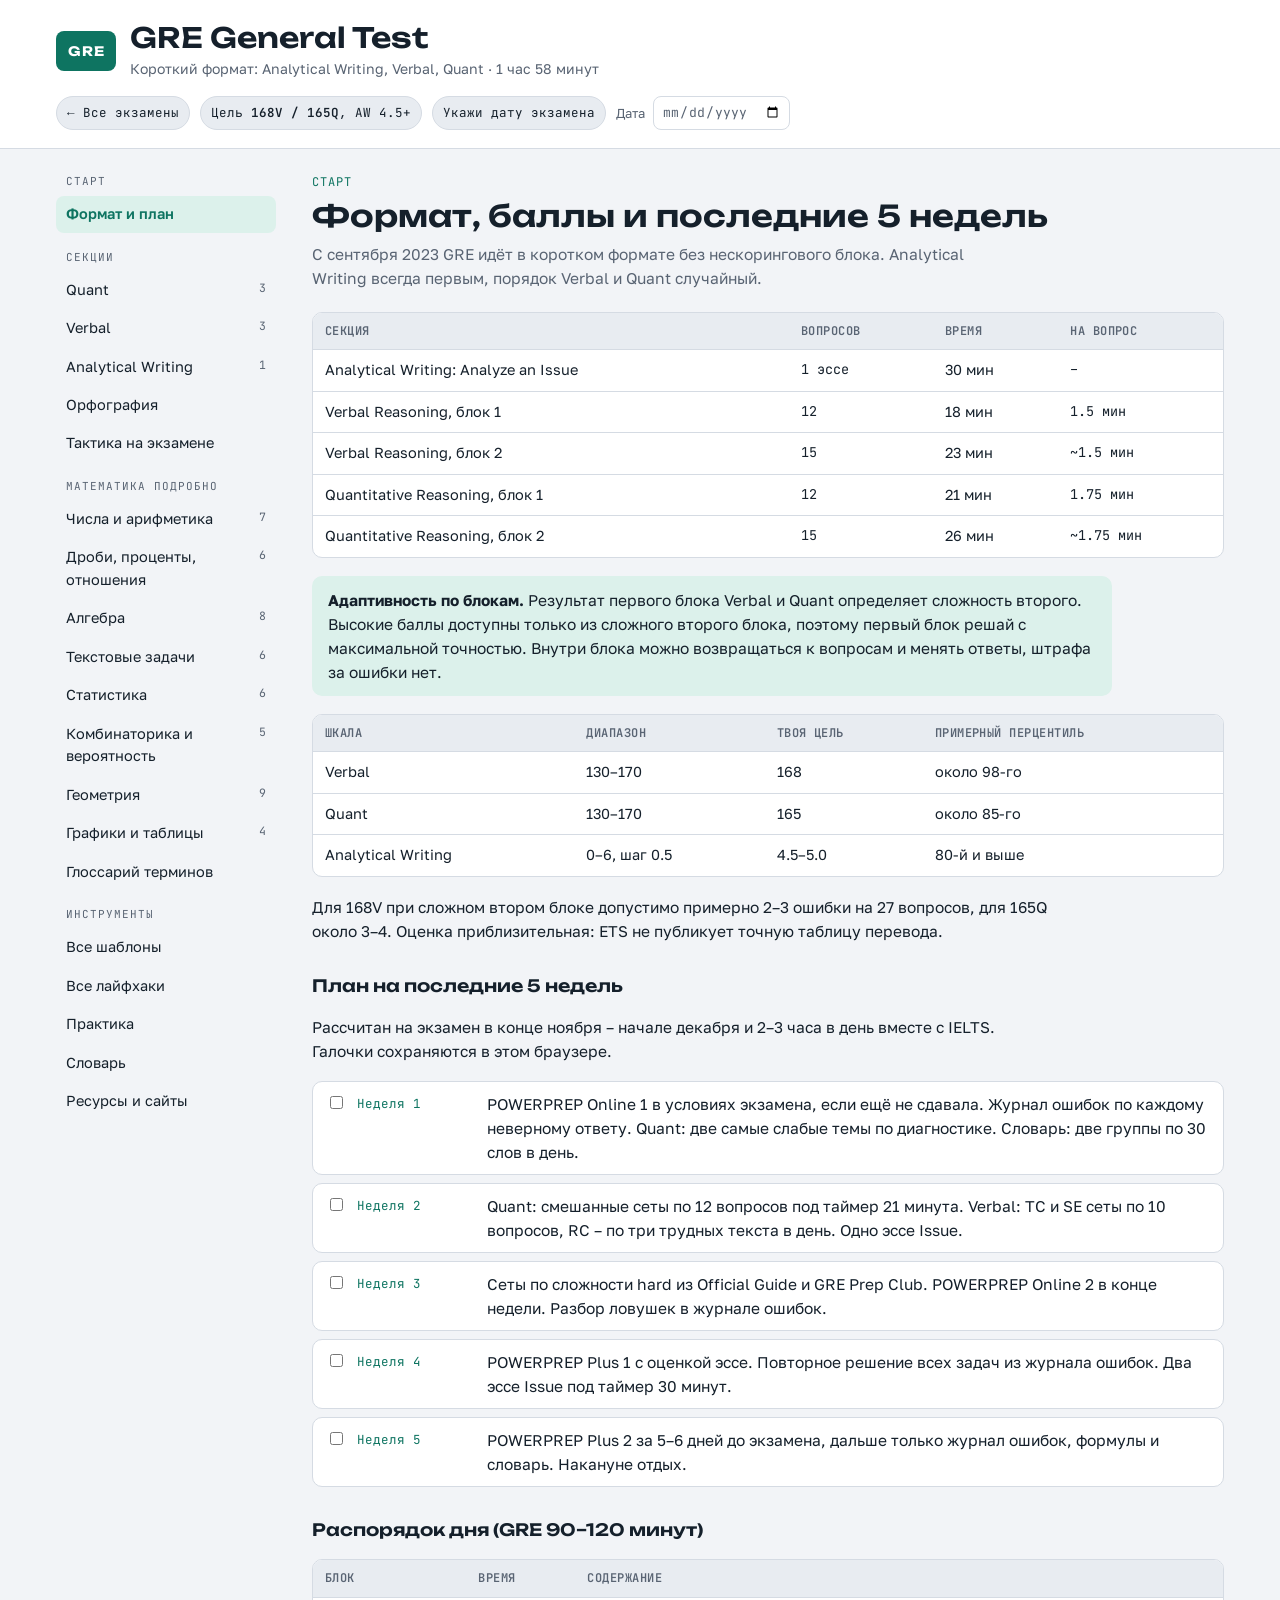
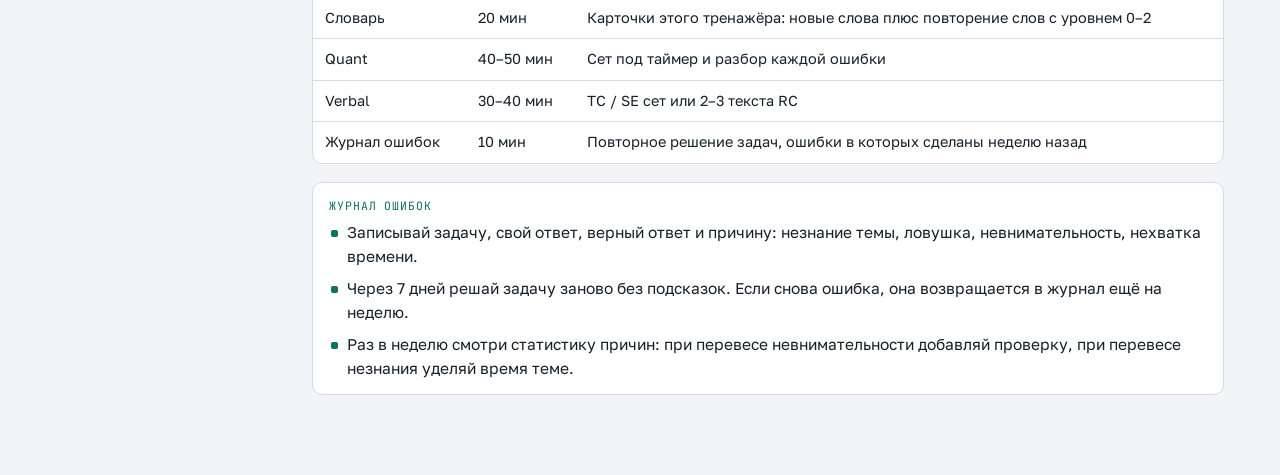
==== commit 0b75ea4e: "Курс математики GRE и редактируемое содержание - Новый блок «Математика подробно»: 8 тем (числа, дро" ====
--- a/gre.html
+++ b/gre.html
@@ -16,1601 +16,19 @@
 <link rel="stylesheet" href="fonts.css">
 <style>:root{padding-top:env(safe-area-inset-top,0px);padding-bottom:env(safe-area-inset-bottom,0px)}body{margin:0}img{max-width:100%}[hidden]{display:none!important}</style>
 <title>Тренажёр GRE</title>
+<link rel="stylesheet" href="app/engine.css">
 <style>
 :root{--accent:#0E7461;--accent-soft:#DCF1EB;--accent-ink:#FFFFFF}
 @media (prefers-color-scheme: dark){:root:not([data-theme="light"]){--accent:#45C9A8;--accent-soft:#12332B;--accent-ink:#0F141A}}
 :root[data-theme="dark"]{--accent:#45C9A8;--accent-soft:#12332B;--accent-ink:#0F141A}
-/* Layout: header band + sticky section rail (desktop) / scroll strip (phone) + one working column */
-:root{
-  --bg:#F2F4F7; --surface:#FFFFFF; --surface-2:#E8ECF1; --ink:#15202B; --muted:#596473; --line:#D5DBE3;
-  --good:#17784A; --good-soft:#DDF2E6; --bad:#B42318; --bad-soft:#FBE4E1; --warn:#8A5A00;
-  --f-display:"Unbounded","Golos Text",system-ui,sans-serif;
-  --f-body:"Golos Text",system-ui,-apple-system,"Segoe UI",Roboto,sans-serif;
-  --f-mono:"JetBrains Mono",ui-monospace,Menlo,Consolas,monospace;
-  --r:10px;
-}
-@media (prefers-color-scheme: dark){
-  :root:not([data-theme="light"]){
-    --bg:#0F141A; --surface:#171E26; --surface-2:#202934; --ink:#E4E9EF; --muted:#98A3B1; --line:#2C3642;
-    --good:#4CC38A; --good-soft:#143326; --bad:#F97066; --bad-soft:#3A1B19; --warn:#E3B341;
-    color-scheme:dark;
-  }
-}
-:root[data-theme="dark"]{
-  --bg:#0F141A; --surface:#171E26; --surface-2:#202934; --ink:#E4E9EF; --muted:#98A3B1; --line:#2C3642;
-  --good:#4CC38A; --good-soft:#143326; --bad:#F97066; --bad-soft:#3A1B19; --warn:#E3B341;
-  color-scheme:dark;
-}
-*{box-sizing:border-box}
-body{background:var(--bg);color:var(--ink);font-family:var(--f-body);font-size:15.5px;line-height:1.55;-webkit-font-smoothing:antialiased}
-a{color:var(--accent);text-underline-offset:2px}
-a:hover{text-decoration-thickness:2px}
-code{font-family:var(--f-mono);font-size:.88em;background:var(--surface-2);padding:1px 5px;border-radius:5px}
-button,input,select,textarea{font:inherit;color:inherit}
-:focus-visible{outline:2px solid var(--accent);outline-offset:2px;border-radius:4px}
-body::before{content:"";position:fixed;inset:0 0 auto;height:env(safe-area-inset-top,0px);z-index:30;background:var(--bg)}
-
-/* header */
-.top{background:var(--surface);border-bottom:1px solid var(--line)}
-.top-in{max-width:1200px;margin:0 auto;padding-left:max(16px,env(safe-area-inset-left,0px));padding-right:max(16px,env(safe-area-inset-right,0px));padding-block:22px 18px;display:flex;flex-wrap:wrap;gap:16px 28px;align-items:flex-end;justify-content:space-between}
-.brand{display:flex;gap:14px;align-items:center;min-width:0}
-.stamp{font-family:var(--f-display);font-weight:700;font-size:13px;letter-spacing:.06em;color:var(--accent-ink);background:var(--accent);padding:10px 12px;border-radius:8px;white-space:nowrap}
-.brand h1{font-family:var(--f-display);font-weight:600;font-size:clamp(20px,3.2vw,28px);line-height:1.15;margin:0;text-wrap:balance}
-.brand p{margin:4px 0 0;color:var(--muted);font-size:14px}
-.meta{display:flex;flex-wrap:wrap;gap:10px;align-items:center}
-.pill{font-family:var(--f-mono);font-size:12.5px;border:1px solid var(--line);background:var(--surface-2);padding:6px 10px;border-radius:999px;white-space:nowrap}
-.pill b{color:var(--accent);font-weight:600}
-.pill.hub{text-decoration:none;color:var(--ink)}
-.pill.hub:hover{border-color:var(--accent);color:var(--accent)}
-.datebox{display:flex;align-items:center;gap:8px;font-size:13px;color:var(--muted)}
-.datebox input{border:1px solid var(--line);background:var(--surface);border-radius:8px;padding:5px 8px;font-family:var(--f-mono);font-size:13px}
-
-/* shell */
-.app{max-width:1200px;margin:0 auto;padding-left:max(16px,env(safe-area-inset-left,0px));padding-right:max(16px,env(safe-area-inset-right,0px));padding-block:24px 80px;display:grid;grid-template-columns:220px minmax(0,1fr);gap:36px;align-items:start}
-.rail{position:sticky;top:calc(env(safe-area-inset-top,0px) + 16px);display:flex;flex-direction:column;gap:2px}
-.rail .grp{font-family:var(--f-mono);font-size:11px;letter-spacing:.09em;text-transform:uppercase;color:var(--muted);margin:14px 10px 4px}
-.rail .grp:first-child{margin-top:0}
-.rail a{display:flex;justify-content:space-between;gap:8px;text-decoration:none;color:var(--ink);padding:7px 10px;border-radius:8px;font-size:14.5px}
-.rail a:hover{background:var(--surface-2)}
-.rail a[aria-current="page"]{background:var(--accent-soft);color:var(--accent);font-weight:600}
-.rail a span.n{font-family:var(--f-mono);font-size:11.5px;color:var(--muted)}
-main{min-width:0}
-.sec-head{margin-bottom:22px}
-.sec-head .eyebrow{font-family:var(--f-mono);font-size:12px;letter-spacing:.08em;text-transform:uppercase;color:var(--accent)}
-.sec-head h2{font-family:var(--f-display);font-weight:600;font-size:clamp(22px,3vw,30px);line-height:1.2;margin:6px 0 8px;text-wrap:balance}
-.sec-head p{margin:0;color:var(--muted);max-width:70ch}
-.stack{display:flex;flex-direction:column;gap:18px}
-.prose{max-width:74ch}
-.prose p{margin:0}
-h3.bh{font-family:var(--f-display);font-weight:600;font-size:17px;margin:14px 0 0;line-height:1.3}
-ul.bl,ol.bl{margin:0;padding-left:20px;display:flex;flex-direction:column;gap:6px;max-width:76ch}
-.tablewrap{overflow-x:auto;border:1px solid var(--line);border-radius:var(--r);background:var(--surface)}
-table{border-collapse:collapse;width:100%;font-size:14.5px}
-th,td{text-align:left;padding:9px 12px;border-bottom:1px solid var(--line);vertical-align:top}
-th{font-family:var(--f-mono);font-size:12px;letter-spacing:.04em;text-transform:uppercase;color:var(--muted);background:var(--surface-2);font-weight:600}
-tr:last-child td{border-bottom:0}
-td.num{font-variant-numeric:tabular-nums;font-family:var(--f-mono);font-size:13.5px;white-space:nowrap}
-
-.note{background:var(--accent-soft);border-radius:var(--r);padding:12px 16px;max-width:80ch}
-.note.warn{background:var(--bad-soft)}
-.note b:first-child{color:var(--accent)}
-.note.warn b:first-child{color:var(--bad)}
-
-/* task accordion */
-details.task{background:var(--surface);border:1px solid var(--line);border-radius:var(--r)}
-details.task>summary{cursor:pointer;list-style:none;padding:14px 16px;display:flex;gap:12px;align-items:baseline;justify-content:space-between}
-details.task>summary::-webkit-details-marker{display:none}
-details.task>summary .t{font-weight:600;font-size:16px}
-details.task>summary .m{font-family:var(--f-mono);font-size:12px;color:var(--muted);white-space:nowrap}
-details.task>summary::after{content:"+";font-family:var(--f-mono);color:var(--accent);font-size:18px;line-height:1}
-details.task[open]>summary::after{content:"–"}
-details.task[open]>summary{border-bottom:1px solid var(--line)}
-.tbody{padding:16px;display:flex;flex-direction:column;gap:16px}
-.lbl{font-family:var(--f-mono);font-size:11.5px;letter-spacing:.08em;text-transform:uppercase;color:var(--muted);margin-bottom:6px}
-.lbl.acc{color:var(--accent)}
-
-/* template */
-.tmpl{border:1px solid var(--line);border-radius:var(--r);background:var(--surface);overflow:hidden}
-.tmpl-h{display:flex;justify-content:space-between;align-items:center;gap:10px;padding:8px 8px 8px 14px;background:var(--surface-2);border-bottom:1px solid var(--line)}
-.tmpl-h span{font-weight:600;font-size:14px}
-.tmpl pre{margin:0;padding:14px;font-family:var(--f-mono);font-size:13px;line-height:1.6;white-space:pre-wrap;word-break:break-word;overflow-x:auto}
-.btn{border:1px solid var(--line);background:var(--surface);border-radius:8px;padding:6px 12px;font-size:13.5px;cursor:pointer;white-space:nowrap}
-.btn:hover{border-color:var(--accent);color:var(--accent)}
-.btn.pri{background:var(--accent);border-color:var(--accent);color:var(--accent-ink);font-weight:600}
-.btn.pri:hover{filter:brightness(1.08);color:var(--accent-ink)}
-.btn.sm{padding:3px 9px;font-size:12.5px}
-.btn:disabled{opacity:.5;cursor:default}
-
-/* phrases */
-.phr{width:100%}
-.phr td:first-child{font-weight:500}
-.phr td.add{width:44px;text-align:right}
-.addb{width:28px;height:28px;border-radius:7px;border:1px solid var(--line);background:var(--surface);cursor:pointer;font-family:var(--f-mono);color:var(--accent);font-size:15px;line-height:1}
-.addb.done{background:var(--good-soft);color:var(--good);border-color:transparent;cursor:default}
-
-/* tips */
-.tips{background:var(--surface);border:1px solid var(--line);border-radius:var(--r);padding:14px 16px 14px 16px}
-.tips ul{margin:0;padding:0;list-style:none;display:flex;flex-direction:column;gap:8px}
-.tips li{position:relative;padding-left:18px}
-.tips li::before{content:"";position:absolute;left:2px;top:.62em;width:7px;height:7px;background:var(--accent);border-radius:2px}
-.tips .src{font-family:var(--f-mono);font-size:11.5px;color:var(--muted);margin-left:6px}
-
-/* plan */
-.plan{display:flex;flex-direction:column;gap:8px}
-.plan label{display:grid;grid-template-columns:22px 120px minmax(0,1fr);gap:10px;align-items:start;background:var(--surface);border:1px solid var(--line);border-radius:var(--r);padding:10px 12px;cursor:pointer}
-.plan label .w{font-family:var(--f-mono);font-size:12.5px;color:var(--accent);padding-top:2px}
-.plan input{margin-top:4px;accent-color:var(--accent)}
-.plan label.done{opacity:.6}
-.plan label.done .x{text-decoration:line-through}
-
-/* practice */
-.set{background:var(--surface);border:1px solid var(--line);border-radius:var(--r)}
-.set>summary{cursor:pointer;list-style:none;padding:14px 16px;display:flex;justify-content:space-between;gap:12px;align-items:baseline}
-.set>summary::-webkit-details-marker{display:none}
-.set>summary .t{font-weight:600}
-.set>summary .m{font-family:var(--f-mono);font-size:12px;color:var(--muted);white-space:nowrap}
-.set[open]>summary{border-bottom:1px solid var(--line)}
-.set-b{padding:16px;display:flex;flex-direction:column;gap:16px}
-.passage{background:var(--surface-2);border-radius:8px;padding:14px 16px;max-height:420px;overflow:auto;font-size:15px}
-.passage p{margin:0 0 10px}
-.passage p:last-child{margin:0}
-.q{display:flex;flex-direction:column;gap:8px;padding-top:4px}
-.q .qt{font-weight:500}
-.q .qt .qn{font-family:var(--f-mono);color:var(--accent);margin-right:6px;font-size:13px}
-.opts{display:flex;flex-direction:column;gap:6px}
-.opt{display:flex;gap:10px;align-items:flex-start;border:1px solid var(--line);border-radius:8px;padding:8px 10px;cursor:pointer;background:var(--surface)}
-.opt input{margin-top:4px;accent-color:var(--accent)}
-.opt.ok{border-color:var(--good);background:var(--good-soft)}
-.opt.no{border-color:var(--bad);background:var(--bad-soft)}
-.q input[type=text]{border:1px solid var(--line);border-radius:8px;padding:7px 10px;background:var(--surface);max-width:360px;width:100%}
-.q input.ok{border-color:var(--good);background:var(--good-soft)}
-.q input.no{border-color:var(--bad);background:var(--bad-soft)}
-.expl{font-size:14px;color:var(--muted);border-left:3px solid var(--line);padding-left:10px}
-.expl b{color:var(--ink)}
-.row{display:flex;flex-wrap:wrap;gap:10px;align-items:center}
-.score{font-family:var(--f-mono);font-size:14px}
-.score b{color:var(--accent)}
-.tts{display:flex;flex-wrap:wrap;gap:10px;align-items:center;background:var(--accent-soft);border-radius:8px;padding:10px 12px}
-.tts label{font-size:13px;display:flex;gap:6px;align-items:center}
-
-/* drill & writer */
-.tool{background:var(--surface);border:1px solid var(--line);border-radius:var(--r);padding:16px;display:flex;flex-direction:column;gap:14px}
-.tool h3{margin:0;font-size:16px}
-.cue{background:var(--surface-2);border-radius:8px;padding:14px 16px;white-space:pre-wrap;font-size:15.5px;min-height:64px}
-.clock{font-family:var(--f-mono);font-size:34px;font-variant-numeric:tabular-nums;letter-spacing:.02em}
-.clock.run{color:var(--accent)}
-.clock.end{color:var(--bad)}
-.writer textarea{width:100%;min-height:280px;border:1px solid var(--line);border-radius:8px;padding:12px 14px;background:var(--surface);line-height:1.6;resize:vertical;font-size:15px}
-.wc{font-family:var(--f-mono);font-size:13px}
-.wc.low{color:var(--bad)}
-.wc.ok{color:var(--good)}
-select.inp,input.inp,textarea.inp{border:1px solid var(--line);border-radius:8px;padding:7px 10px;background:var(--surface);min-width:0}
-
-/* resources */
-.res-grp{display:flex;flex-direction:column;gap:8px}
-.res{display:grid;grid-template-columns:minmax(0,260px) minmax(0,1fr);gap:4px 18px;padding:10px 0;border-bottom:1px solid var(--line)}
-.res:last-child{border-bottom:0}
-.res a{font-weight:600}
-.res .d{color:var(--muted);font-size:14.5px}
-.resbox{background:var(--surface);border:1px solid var(--line);border-radius:var(--r);padding:4px 16px}
-
-/* vocab */
-.stats{display:grid;grid-template-columns:repeat(auto-fit,minmax(130px,1fr));gap:10px}
-.stat{background:var(--surface);border:1px solid var(--line);border-radius:var(--r);padding:10px 14px}
-.stat .v{font-family:var(--f-mono);font-size:22px;font-variant-numeric:tabular-nums}
-.stat .k{font-size:12.5px;color:var(--muted)}
-.tabs{display:flex;gap:6px;flex-wrap:wrap}
-.tab{border:1px solid var(--line);background:var(--surface);padding:7px 14px;border-radius:999px;cursor:pointer;font-size:14px}
-.tab[aria-selected="true"]{background:var(--ink);color:var(--bg);border-color:var(--ink)}
-.chips{display:flex;gap:6px;overflow-x:auto;padding-bottom:4px;scrollbar-width:thin}
-.chip{border:1px solid var(--line);background:var(--surface);padding:5px 11px;border-radius:999px;cursor:pointer;font-size:13px;white-space:nowrap}
-.chip[aria-pressed="true"]{background:var(--accent-soft);border-color:var(--accent);color:var(--accent);font-weight:600}
-.chip .n{font-family:var(--f-mono);font-size:11px;opacity:.75;margin-left:4px}
-.fc-wrap{display:flex;flex-direction:column;gap:12px;align-items:stretch;max-width:640px}
-.fc{background:var(--surface);border:1px solid var(--line);border-radius:14px;min-height:220px;padding:28px 24px;display:flex;flex-direction:column;justify-content:center;gap:12px;cursor:pointer;text-align:center;user-select:none}
-.fc .term{font-size:clamp(22px,4vw,30px);font-weight:600;line-height:1.25}
-.fc .mean{font-size:17px}
-.fc .ex{font-size:14.5px;color:var(--muted);font-style:italic}
-.fc .hint{font-family:var(--f-mono);font-size:11.5px;color:var(--muted)}
-.fc .dk{font-family:var(--f-mono);font-size:11.5px;color:var(--accent);letter-spacing:.06em;text-transform:uppercase}
-.grade{display:grid;grid-template-columns:repeat(3,1fr);gap:8px}
-.grade .btn{padding:10px;font-size:14px}
-.grade .g0:hover{border-color:var(--bad);color:var(--bad)}
-.grade .g2:hover{border-color:var(--good);color:var(--good)}
-.dots{display:inline-flex;gap:3px;vertical-align:middle}
-.dots i{width:7px;height:7px;border-radius:2px;background:var(--line)}
-.dots i.on{background:var(--accent)}
-.vt td{font-size:14.5px}
-.vt td .ex{color:var(--muted);font-size:13.5px}
-.form{display:grid;grid-template-columns:repeat(auto-fit,minmax(200px,1fr));gap:10px}
-.form label{display:flex;flex-direction:column;gap:4px;font-size:13px;color:var(--muted)}
-.mode{font-family:var(--f-mono);font-size:12px;padding:4px 9px;border-radius:999px;background:var(--surface-2);color:var(--muted)}
-.mode.sync{background:var(--good-soft);color:var(--good)}
-.empty{color:var(--muted);padding:18px;border:1px dashed var(--line);border-radius:var(--r);text-align:center}
-.toast{position:fixed;left:50%;transform:translateX(-50%);bottom:calc(20px + env(safe-area-inset-bottom,0px));background:var(--ink);color:var(--bg);padding:10px 16px;border-radius:10px;font-size:14px;z-index:50;max-width:calc(100% - 32px)}
-.confirm{display:inline-flex;gap:6px;align-items:center;font-size:13px}
-
-@media (max-width:860px){
-  .app{grid-template-columns:minmax(0,1fr);gap:18px;padding-block:0 64px}
-  .rail{position:sticky;top:env(safe-area-inset-top,0px);z-index:20;flex-direction:row;overflow-x:auto;background:var(--bg);margin-inline:calc(-1 * max(16px,env(safe-area-inset-left,0px)));padding:10px max(16px,env(safe-area-inset-left,0px));border-bottom:1px solid var(--line);scrollbar-width:none}
-  .rail .grp{display:none}
-  .rail a{white-space:nowrap;border:1px solid var(--line);background:var(--surface);border-radius:999px;padding:6px 12px;font-size:13.5px}
-  .rail a span.n{display:none}
-  .res{grid-template-columns:minmax(0,1fr)}
-  .plan label{grid-template-columns:22px minmax(0,1fr)}
-  .plan label .w{grid-column:2}
-  .plan label .x{grid-column:2}
-}
-@media (prefers-reduced-motion:reduce){*{transition:none!important;animation:none!important}}
-
 </style>
 </head>
 <body>
-<script>
-window.APP = true;
-window.HUB_URL = "./";
-window.EXAM = {
-id: "gre",
-title: "Тренажёр GRE",
-stamp: "GRE",
-heading: "GRE General Test",
-tagline: "Короткий формат: Analytical Writing, Verbal, Quant · 1 час 58 минут",
-target: "Цель **168V / 165Q**, AW 4.5+",
-practiceIntro: "Задания в формате GRE с разбором. Отвечай под таймер: 1.5 минуты на вопрос Verbal и 1.75 минуты на вопрос Quant. Лучший результат по набору сохраняется в этом браузере.",
-vocabIntro: "Колоды частотных слов GRE, корней, сигнальных слов и формул плюс твои слова. Для 168V нужен активный запас примерно в 1 500 слов: проходи колоды карточками каждый день и добавляй слова из ошибок.",
-resIntro: "Официальные материалы ETS, проверенные курсы, банки задач, словари и тексты для чтения уровня GRE.",
-sections: [
-/* ================= OVERVIEW ================= */
-{ id: "overview", nav: "Формат и план", grp: "Старт", title: "Формат, баллы и последние 5 недель",
-  sub: "С сентября 2023 GRE идёт в коротком формате без нескорингового блока. Analytical Writing всегда первым, порядок Verbal и Quant случайный.",
-  blocks: [
-  ["table", ["Секция", "Вопросов", "Время", "На вопрос"], [
-    ["Analytical Writing: Analyze an Issue", "1 эссе", "30 мин", "–"],
-    ["Verbal Reasoning, блок 1", "12", "18 мин", "1.5 мин"],
-    ["Verbal Reasoning, блок 2", "15", "23 мин", "~1.5 мин"],
-    ["Quantitative Reasoning, блок 1", "12", "21 мин", "1.75 мин"],
-    ["Quantitative Reasoning, блок 2", "15", "26 мин", "~1.75 мин"]
-  ], [1, 3]],
-  ["note", "**Адаптивность по блокам.** Результат первого блока Verbal и Quant определяет сложность второго. Высокие баллы доступны только из сложного второго блока, поэтому первый блок решай с максимальной точностью. Внутри блока можно возвращаться к вопросам и менять ответы, штрафа за ошибки нет."],
-  ["table", ["Шкала", "Диапазон", "Твоя цель", "Примерный перцентиль"], [
-    ["Verbal", "130–170", "168", "около 98-го"], ["Quant", "130–170", "165", "около 85-го"], ["Analytical Writing", "0–6, шаг 0.5", "4.5–5.0", "80-й и выше"]
-  ]],
-  ["p", "Для 168V при сложном втором блоке допустимо примерно 2–3 ошибки на 27 вопросов, для 165Q около 3–4. Оценка приблизительная: ETS не публикует точную таблицу перевода."],
-  ["h", "План на последние 5 недель"],
-  ["p", "Рассчитан на экзамен в конце ноября – начале декабря и 2–3 часа в день вместе с IELTS. Галочки сохраняются в этом браузере."],
-  ["plan", "gre5", [
-    ["Неделя 1", "POWERPREP Online 1 в условиях экзамена, если ещё не сдавала. Журнал ошибок по каждому неверному ответу. Quant: две самые слабые темы по диагностике. Словарь: две группы по 30 слов в день."],
-    ["Неделя 2", "Quant: смешанные сеты по 12 вопросов под таймер 21 минута. Verbal: TC и SE сеты по 10 вопросов, RC – по три трудных текста в день. Одно эссе Issue."],
-    ["Неделя 3", "Сеты по сложности hard из Official Guide и GRE Prep Club. POWERPREP Online 2 в конце недели. Разбор ловушек в журнале ошибок."],
-    ["Неделя 4", "POWERPREP Plus 1 с оценкой эссе. Повторное решение всех задач из журнала ошибок. Два эссе Issue под таймер 30 минут."],
-    ["Неделя 5", "POWERPREP Plus 2 за 5–6 дней до экзамена, дальше только журнал ошибок, формулы и словарь. Накануне отдых."]
-  ]],
-  ["h", "Распорядок дня (GRE 90–120 минут)"],
-  ["table", ["Блок", "Время", "Содержание"], [
-    ["Словарь", "20 мин", "Карточки этого тренажёра: новые слова плюс повторение слов с уровнем 0–2"],
-    ["Quant", "40–50 мин", "Сет под таймер и разбор каждой ошибки"],
-    ["Verbal", "30–40 мин", "TC / SE сет или 2–3 текста RC"],
-    ["Журнал ошибок", "10 мин", "Повторное решение задач, ошибки в которых сделаны неделю назад"]
-  ]],
-  ["tips", "Журнал ошибок", [
-    "Записывай задачу, свой ответ, верный ответ и причину: незнание темы, ловушка, невнимательность, нехватка времени.",
-    "Через 7 дней решай задачу заново без подсказок. Если снова ошибка, она возвращается в журнал ещё на неделю.",
-    "Раз в неделю смотри статистику причин: при перевесе невнимательности добавляй проверку, при перевесе незнания уделяй время теме."
-  ]]
-]},
-
-/* ================= QUANT ================= */
-{ id: "quant", nav: "Quant", grp: "Секции", title: "Quantitative Reasoning",
-  sub: "Школьная математика до 10 класса, сложность в формулировках и ловушках. Для 165 главная задача – ноль ошибок на лёгких вопросах и стабильный темп.",
-  blocks: [
-  ["table", ["Тема", "Частота", "Что повторить"], [
-    ["Арифметика и свойства чисел", "высокая", "Делимость, простые числа, НОД/НОК, остатки, чётность, степени и корни"],
-    ["Проценты, отношения, доли", "высокая", "Процентное изменение, последовательные изменения, смеси"],
-    ["Алгебра", "высокая", "Линейные и квадратные уравнения, неравенства, модули, функции, текстовые задачи"],
-    ["Статистика и анализ данных", "высокая", "Среднее, медиана, мода, квартили, стандартное отклонение, графики"],
-    ["Геометрия", "средняя", "Треугольники, окружности, многоугольники, площади, координатная плоскость"],
-    ["Комбинаторика и вероятность", "средняя", "Перестановки, сочетания, независимые события, «хотя бы один»"],
-    ["Последовательности и нестандартные операции", "низкая", "Арифметическая и геометрическая прогрессии, функции со значками"]
-  ]],
-  ["task", "Quantitative Comparison", "~35% секции", {
-    how: "Две величины A и B и четыре постоянных варианта: A больше, B больше, равны, определить нельзя. Чтобы ответить, достаточно сравнить величины, вычислять их до конца часто не нужно.",
-    strat: [
-      "Если в условии только числа без переменных, вариант D исключён: соотношение всегда определено.",
-      "С переменными подставляй проверочный набор: 0, 1, −1, 1/2, −1/2, большое число. Смена соотношения при разных подстановках даёт D.",
-      "Упрощай обе колонки одинаковыми действиями: прибавить, вычесть, умножить или разделить на положительное число.",
-      "Сравнивай структуру выражений: 3²⁰ + 3²⁰ + 3²⁰ превращается в 3 × 3²⁰ = 3²¹."
-    ],
-    traps: [
-      "Неявное предположение, что переменная положительная, целая или ненулевая.",
-      "Квадрат числа из интервала (0, 1) меньше самого числа.",
-      "Умножение или деление неравенства на отрицательное число меняет знак.",
-      "Чертёж не в масштабе: углы и длины на картинке ничего не доказывают."
-    ],
-    hacks: ["Если два первых теста дают разные знаки, сразу ставь D и двигайся дальше.", "Для x² = 16 всегда держи в голове оба корня, ±4."]
-  }],
-  ["task", "Problem Solving", "~50% секции", {
-    how: "Три формата: выбор одного ответа из пяти, выбор всех подходящих (select all that apply) и ввод числа (numeric entry).",
-    strat: [
-      "Прикинь порядок ответа до вычислений: это отсекает 2–3 варианта и ловит арифметические ошибки.",
-      "Обратная подстановка: варианты упорядочены по величине, начинай с середины (C) и смотри, нужно больше или меньше.",
-      "Select all that apply засчитывается только при полном совпадении: проверяй каждый вариант отдельно, ищи границы диапазона.",
-      "В numeric entry перечитай вопрос перед вводом: просят x или 2x, процент или долю, округление."
-    ],
-    traps: ["Ответ на промежуточный шаг стоит среди вариантов.", "Единицы измерения меняются внутри задачи: минуты и часы, проценты и доли.", "Отношение 3:5 означает доли 3/8 и 5/8 от целого."],
-    hacks: ["Задачи на проценты решай через множители: рост на 20% = × 1.2, падение на 15% = × 0.85.", "В задачах с переменными в вариантах подставь простое число вместо переменной и сравни результат с вариантами."]
-  }],
-  ["task", "Data Interpretation", "блок из 3 вопросов", {
-    how: "Набор таблиц и графиков с тремя вопросами. Ловушки в единицах, масштабе и в том, к чему относится процент.",
-    strat: ["30 секунд на оси, единицы, легенду и примечания до первого вопроса.", "Отвечай приближённо, если варианты далеко друг от друга.", "Процент от чего: от общего числа, от подгруппы, от прошлого года."],
-    hacks: ["Data Interpretation съедает время: если первый вопрос занял больше 3 минут, отметь остальные и вернись к ним в конце блока."]
-  }],
-  ["tmpl", "Шпаргалка формул", `ПРОЦЕНТЫ
-  Изменение % = (новое − старое) / старое × 100
-  Последовательные изменения: множители перемножаются (×1.2 затем ×0.8 = ×0.96)
-  Простые %: I = P·r·t      Сложные %: A = P(1 + r/n)^(nt)
-
-СРЕДНИЕ И СТАТИСТИКА
-  Сумма = среднее × количество
-  Взвешенное среднее = (n1·a1 + n2·a2) / (n1 + n2)
-  Медиана: середина упорядоченного ряда (при чётном числе – среднее двух средних)
-  SD: +константа не меняет SD; ×k умножает SD на |k|
-  Нормальное распределение: ±1 SD ≈ 68%, ±2 SD ≈ 95%
-
-РАБОТА И ДВИЖЕНИЕ
-  Вместе: 1/T = 1/a + 1/b
-  Путь = скорость × время; средняя скорость = весь путь / всё время
-
-ЧИСЛА
-  Целых от a до b включительно: b − a + 1
-  Сумма арифм. прогрессии: (первый + последний) / 2 × количество
-  Число делителей n = p^a · q^b: (a+1)(b+1)
-  a² − b² = (a − b)(a + b);  (a ± b)² = a² ± 2ab + b²
-
-ГЕОМЕТРИЯ
-  Углы n-угольника: (n − 2) × 180°
-  30-60-90: x : x√3 : 2x      45-45-90: x : x : x√2
-  Тройки: 3-4-5, 5-12-13, 8-15-17, 7-24-25
-  Круг: S = πr², C = 2πr, дуга = (θ/360)·2πr, сектор = (θ/360)·πr²
-  Расстояние: √((x2 − x1)² + (y2 − y1)²); наклон = (y2 − y1)/(x2 − x1)
-  Перпендикулярные прямые: произведение наклонов = −1
-
-КОМБИНАТОРИКА
-  Сочетания C(n,k) = n! / (k!(n − k)!)   Перестановки P(n,k) = n! / (n − k)!
-  P(хотя бы одно) = 1 − P(ни одного)
-  Независимые события: P(A и B) = P(A)·P(B)`],
-  ["tips", "Счёт и калькулятор", [
-    "Экранный калькулятор соблюдает порядок действий и умеет только +, −, ×, ÷ и √. Пользуйся им для многозначных умножений и делений, остальное считай в уме: перенос руки на мышь дольше устного счёта.",
-    "Выучи наизусть квадраты до 20, кубы до 10, степени двойки до 2¹⁰ и пары дробь–процент: 1/8 = 12.5%, 1/6 ≈ 16.7%, 3/8 = 37.5%, 5/6 ≈ 83.3%.",
-    "Кнопка Transfer Display переносит результат калькулятора в поле numeric entry без ошибок ввода.",
-    "Рисуй картинку к каждой геометрической задаче заново на листе: чертёж на экране не в масштабе."
-  ]]
-]},
-
-/* ================= VERBAL ================= */
-{ id: "verbal", nav: "Verbal", grp: "Секции", title: "Verbal Reasoning",
-  sub: "Около половины вопросов приходится на чтение, остальное на Text Completion и Sentence Equivalence. Для 168 нужен словарь примерно в 1 500 слов и строгая дисциплина в RC.",
-  blocks: [
-  ["task", "Text Completion", "1–3 пропуска", {
-    how: "Предложение или абзац с одним, двумя или тремя пропусками. Для каждого пропуска свой список (3 или 5 слов). Балл засчитывается только при полностью верном ответе.",
-    strat: [
-      "Закрой варианты и прочитай текст целиком.",
-      "Найди подсказку (clue): фразу, которая описывает смысл пропуска, и сигнальное слово, которое задаёт направление.",
-      "Подставь в пропуск своё слово, затем ищи ближайший синоним среди вариантов.",
-      "В двух- и трёхпропусковых начинай с пропуска, у которого подсказка яснее: часто это последний."
-    ],
-    traps: ["Слово подходит по тону, но не по точному значению (*critical* вместо *skeptical*).", "Вариант, связанный с темой текста, но не с подсказкой."],
-    hacks: ["После выбора перечитай предложение целиком со всеми словами: проверка занимает 10 секунд и ловит половину ошибок.", "Незнакомое слово в вариантах не выбирай автоматически: сначала исключи знакомые, которые точно не подходят."]
-  }],
-  ["task", "Sentence Equivalence", "2 ответа из 6", {
-    how: "Одно предложение, один пропуск, шесть вариантов. Нужно выбрать два слова, которые дают предложению одинаковый смысл. Балл только за оба верных.",
-    strat: ["Сгруппируй варианты в пары синонимов ещё до чтения предложения.", "Найди подсказку в предложении и выбери пару, которая к ней подходит.", "Слово без пары-синонима отбрасывай, даже если оно хорошо звучит в предложении."],
-    traps: ["Две пары синонимов: одна подходит по смыслу, вторая противоположна. Решает направление подсказки.", "Пара «почти синонимов» с разной силой (*dislike / loathe*) обычно не даёт одинакового смысла."]
-  }],
-  ["task", "Reading Comprehension", "~50% секции", {
-    how: "Тексты от одного абзаца до страницы: естественные науки, социальные науки, гуманитарные. Вопросы на главную мысль, детали, вывод, функцию фрагмента, усиление или ослабление аргумента, выбор предложения в тексте (select-in-passage).",
-    strat: [
-      "Читай ради структуры: после каждого абзаца сформулируй его роль 3–5 словами (тезис автора, чужая позиция, пример, оговорка).",
-      "Отдели позицию автора от позиций других: *some historians argue* и *traditionally* обычно вводят то, с чем автор спорит.",
-      "Для каждого вопроса возвращайся в текст: верный ответ подтверждается конкретной строкой, общего впечатления для выбора мало.",
-      "В вопросах на вывод (inference) верный ответ звучит скромно и следует из текста почти дословно."
-    ],
-    traps: ["Ответ верен по смыслу в мире, но не следует из текста.", "Экстремальные слова: *always, completely, proves, solely*.", "Ответ про одну деталь в вопросе о главной идее."],
-    hacks: ["Paragraph argument (короткий аргумент): найди посылку, вывод и скрытое допущение. Усиливает то, что подтверждает допущение, ослабляет то, что бьёт по нему.", "Select-in-passage: кликай предложение, затем проверь, что оно отвечает именно на формулировку вопроса.", "Длинный текст оставь на конец блока, если он идёт первым: короткие тексты дают тот же балл быстрее."]
-  }],
-  ["phr", "Сигнальные слова", [
-    ["although / though / even though", "дальше будет контраст"], ["despite / in spite of", "контраст с причиной"], ["yet / but / however", "контраст"],
-    ["paradoxically / ironically", "неожиданный контраст"], ["far from", "противоположное сказанному"], ["belied by", "противоречит видимости"],
-    ["moreover / furthermore", "продолжение в ту же сторону"], ["indeed / in fact", "усиление"], ["; (точка с запятой)", "пояснение, продолжение"],
-    [": (двоеточие)", "раскрытие, определение"], ["not only... but also", "усиление в ту же сторону"], ["hence / thus / therefore", "вывод"]
-  ]],
-  ["tips", "Словарь для 168", [
-    "Пройди все группы GregMat (Vocab Mountain) и продвинутые колоды Magoosh: это около 1 500 слов, которые покрывают почти весь Verbal.",
-    "Учи слова группами синонимов: SE строится на парах, поэтому ценно знать, что *laconic, terse, taciturn, reticent* стоят рядом.",
-    "Корни экономят время: *loqu* (говорить) раскрывает *loquacious*, *circumlocution*, *eloquent*.",
-    "Каждое незнакомое слово из ошибок добавляй во вкладку «Добавить» с примером: свои слова запоминаются быстрее списочных.",
-    "Читай 20 минут в день Aeon, The Atlantic или Arts & Letters Daily: это ровно стиль RC-текстов GRE."
-  ]]
-]},
-
-/* ================= AWA ================= */
-{ id: "awa", nav: "Analytical Writing", grp: "Секции", title: "Analytical Writing: Analyze an Issue",
-  sub: "30 минут, одно эссе на утверждение общего характера. Оценка от 0 до 6, для программ по публичной политике хватает 4.5, для запаса целься в 5.0.",
-  blocks: [
-  ["table", ["Балл", "Что видит проверяющий"], [
-    ["6", "Ясная и тонкая позиция, убедительные примеры, логичная организация, точный и разнообразный язык"],
-    ["5", "Ясная позиция, хорошо развитые доводы, логичная организация, мелкие ошибки"],
-    ["4", "Позиция есть, доводы и примеры уместны, но развиты неравномерно; язык ясный"],
-    ["3", "Ограниченное развитие, слабая организация или заметные ошибки"]
-  ]],
-  ["note", "Полный пул тем Issue опубликован на сайте ETS: экзаменационная тема берётся оттуда дословно. Прочитай список и сгруппируй темы по кластерам (образование, наука, власть и лидерство, технологии, культура), к каждому кластеру подготовь 2–3 примера."],
-  ["task", "Структура эссе на 5.0", "500–600 слов", {
-    how: "Позиция с оговоркой, два-три аргумента с конкретными примерами из разных областей, разбор контраргумента и вывод.",
-    strat: ["3 минуты: позиция и три примера.", "22 минуты: текст.", "5 минут: проверка логики переходов и опечаток."],
-    tmpl: [["Шаблон Issue", `[Intro] The claim that [restate claim] contains an important truth, yet it overlooks [limitation / condition]. While [concession], I believe that [thesis with qualification], because [reason 1] and [reason 2].
-
-[Body 1] The strongest support for this position comes from [domain 1]. Consider [specific example: name, date, outcome]. [2–3 sentences explaining how the example proves the reason]. This case demonstrates that [link to thesis].
-
-[Body 2] A second consideration is [reason 2]. In [domain 2], [example]. [Explanation]. Therefore, [link].
-
-[Counterargument] Admittedly, critics might argue that [strongest opposing view], citing [their example]. This objection has merit when [condition]. However, it loses force once we recognise that [rebuttal].
-
-[Conclusion] In sum, [restate qualified thesis]. The statement holds when [condition], but fails when [condition], which suggests that [broader implication].`]],
-    hacks: ["Оговорка в тезисе (*largely, under certain conditions*) поднимает балл: проверяющие ждут понимания сложности вопроса.", "Примеры из разных областей (история, наука, политика) выглядят сильнее, чем три примера из одной."]
-  }],
-  ["phr", "Банк примеров под твой профиль", [
-    ["Montreal Protocol (1987)", "международное соглашение, которое реально сработало: восстановление озонового слоя"],
-    ["EU CBAM", "углеродный пограничный механизм ЕС: национальная политика с международным эффектом"],
-    ["Закрытие Байкальского ЦБК (2013)", "конфликт экономики и экологии, роль общественного давления"],
-    ["Human Genome Project vs Celera", "конкуренция ускорила научный проект, построенный на кооперации"],
-    ["Sputnik (1957) и реформа образования в США", "внешний вызов как двигатель инвестиций в науку"],
-    ["Challenger (1986)", "предупреждения инженеров проигнорировали: цена пренебрежения экспертами"],
-    ["mRNA-вакцины", "десятилетия государственных исследований плюс частная скорость"],
-    ["Linux и Википедия", "открытая кооперация против корпоративной конкуренции"],
-    ["Цифровое государство Эстонии", "технологии и доверие граждан к институтам"],
-    ["Реформа образования в Финляндии", "автономия учителей и долгосрочная политика"],
-    ["Семмельвейс", "эксперта-новатора отвергло профессиональное сообщество"],
-    ["План Маршалла", "международная помощь как инвестиция в стабильность"]
-  ]],
-  ["phr", "Фразы для эссе", [
-    ["contains an important truth, yet overlooks", "частичное согласие"], ["This case demonstrates that", "связка пример → тезис"], ["Admittedly, critics might argue that", "вход в контраргумент"],
-    ["This objection loses force once we recognise that", "опровержение"], ["The statement holds only insofar as", "условие верности"], ["In sum", "вывод"],
-    ["a salient example", "яркий пример"], ["to a considerable degree", "в значительной степени"]
-  ]],
-  ["writer", {id: "awa", title: "Issue под таймер 30 минут", minutes: 30, min: 450, prompts: [
-    "The most effective way to address global environmental problems is through international agreements rather than national policies. Write a response in which you discuss the extent to which you agree or disagree with the claim. In developing and supporting your position, consider ways in which the claim might or might not hold true.",
-    "Universities should require all students to study subjects far outside their chosen field. Discuss the extent to which you agree or disagree, and address the most compelling reasons against your position.",
-    "Leaders are most effective when they ignore public opinion. Discuss the extent to which you agree or disagree, and consider specific circumstances in which the claim might not hold.",
-    "A nation's long-term success depends more on its scientists than on its politicians. Discuss the extent to which you agree or disagree with the claim.",
-    "Technology makes people less capable of thinking independently. Discuss the extent to which you agree or disagree, using specific examples.",
-    "Societies should measure progress by citizens' well-being rather than by economic output. Discuss the extent to which you agree or disagree with the recommendation and its consequences.",
-    "Studying history is of little use to people who make decisions about the future. Discuss the extent to which you agree or disagree with the claim.",
-    "Competition is a more powerful driver of innovation than cooperation. Discuss the extent to which you agree or disagree, considering ways in which the claim might not hold.",
-    "Experts should have the final say on policy questions that require specialised knowledge. Discuss the extent to which you agree or disagree with the recommendation.",
-    "The best way to understand a culture is to study its ordinary people rather than its famous figures. Discuss the extent to which you agree or disagree."
-  ], check: ["Тезис с оговоркой в первом абзаце?", "В каждом основном абзаце конкретный пример с названием, датой или результатом?", "Есть разбор сильного контраргумента?", "Вывод повторяет тезис и называет условия?", "500–600 слов, переходы между абзацами?"]}]
-]},
-
-/* ================= TEST DAY ================= */
-{ id: "testday", nav: "Тактика на экзамене", grp: "Секции", title: "Тактика на экзамене",
-  sub: "Время, навигация внутри блока, калькулятор и сдача из дома.",
-  blocks: [
-  ["table", ["Ситуация", "Действие"], [
-    ["Вопрос занимает больше 2.5 минут", "Mark, выбери ответ наугад, переходи дальше и вернись в конце блока"],
-    ["Остаётся 1 минута", "Проставь ответы во все пустые вопросы: штрафа за ошибку нет"],
-    ["Первый блок кажется лёгким", "Удвой внимание: ошибки на лёгких вопросах закрывают сложный второй блок"],
-    ["Второй блок заметно сложнее", "Хороший знак: ты в верхней ветке, сохраняй темп"],
-    ["Сомнение между двумя вариантами", "Выбери, отметь Mark и иди дальше; к таким вопросам возвращайся первыми"]
-  ]],
-  ["tips", "Навигация и обзор", [
-    "Экран Review показывает отвеченные, неотвеченные и отмеченные вопросы блока: открывай его за 2 минуты до конца.",
-    "Ответы меняются только внутри блока: после перехода к следующему блоку вернуться нельзя.",
-    "Перерыва между секциями в коротком формате нет: воду и перекус оставь на после экзамена.",
-    "В конце показывают неофициальные баллы Verbal и Quant; официальные с оценкой эссе приходят через 8–10 дней. Через ScoreSelect выбираешь, какие попытки отправлять вузам."
-  ]],
-  ["tips", "GRE из дома", [
-    "Для пометок разрешены маленькая маркерная доска или прозрачный лист в файле с маркером, бумага запрещена. Тренируйся на том же инструменте, что будет на экзамене.",
-    "Проверь компьютер и камеру официальной проверкой ETS за несколько дней до теста.",
-    "Комната с закрытой дверью, пустой стол, никого рядом; телефон выключен и вне досягаемости после проверки помещения."
-  ]]
-]}
-],
-
-/* ================= PRACTICE ================= */
-practice: [
-{ id: "qc", group: "Quant", title: "Quantitative Comparison", tag: "QC",
-  intro: "A и B – величины в колонках. Варианты одинаковы для всех вопросов.",
-  qs: [
-    {q: "x < 0. **A:** x³   **B:** x²", o: ["A больше", "B больше", "Равны", "Нельзя определить"], a: 1, e: "При x < 0 куб отрицателен, квадрат положителен."},
-    {q: "0 < x < 1. **A:** x   **B:** √x", o: ["A больше", "B больше", "Равны", "Нельзя определить"], a: 1, e: "Для чисел между 0 и 1 корень больше самого числа: √0.25 = 0.5 > 0.25."},
-    {q: "**A:** 30% от 60   **B:** 60% от 30", o: ["A больше", "B больше", "Равны", "Нельзя определить"], a: 2, e: "Оба равны 0.3 × 0.6 × 100 = 18."},
-    {q: "**A:** среднее 17, 23 и 29   **B:** 23", o: ["A больше", "B больше", "Равны", "Нельзя определить"], a: 2, e: "Числа образуют арифметическую прогрессию, среднее равно среднему члену."},
-    {q: "x² = 16. **A:** x   **B:** 4", o: ["A больше", "B больше", "Равны", "Нельзя определить"], a: 3, e: "x = 4 или x = −4."},
-    {q: "Цена выросла на 20%, затем снизилась на 20%. **A:** итоговая цена   **B:** исходная цена", o: ["A больше", "B больше", "Равны", "Нельзя определить"], a: 1, e: "1.2 × 0.8 = 0.96."},
-    {q: "a и b – положительные целые, a + b = 10. **A:** ab   **B:** 25", o: ["A больше", "B больше", "Равны", "Нельзя определить"], a: 3, e: "При a = b = 5 равны, при 1 и 9 A = 9. A никогда не больше 25, но может быть равно: соотношение не определено."},
-    {q: "**A:** число положительных делителей 36   **B:** 9", o: ["A больше", "B больше", "Равны", "Нельзя определить"], a: 2, e: "36 = 2² × 3², делителей (2+1)(2+1) = 9."},
-    {q: "**A:** 3²⁰ + 3²⁰ + 3²⁰   **B:** 3²¹", o: ["A больше", "B больше", "Равны", "Нельзя определить"], a: 2, e: "3 × 3²⁰ = 3²¹."},
-    {q: "n – целое, n > 1. **A:** (−1)ⁿ   **B:** 0", o: ["A больше", "B больше", "Равны", "Нельзя определить"], a: 3, e: "При чётном n A = 1, при нечётном A = −1."}
-  ]},
-{ id: "ps", group: "Quant", title: "Problem Solving", tag: "PS + numeric entry",
-  qs: [
-    {q: "If 3x + 7 = 25, what is the value of 2x − 1?", a: ["11"], e: "x = 6, 2 × 6 − 1 = 11."},
-    {q: "After a 20% discount, a jacket costs $72. What was the original price?", o: ["$86.40", "$90", "$92", "$96", "$100"], a: 1, e: "72 / 0.8 = 90. Ловушка: 72 × 1.2 = 86.40."},
-    {q: "A bag contains 3 red and 5 blue marbles. Two are drawn without replacement. What is the probability that both are red?", o: ["3/28", "9/64", "3/32", "1/8", "3/56"], a: 0, e: "3/8 × 2/7 = 6/56 = 3/28."},
-    {q: "The average of five numbers is 18. When one number is removed, the average of the remaining four is 16. What number was removed?", a: ["26"], e: "5 × 18 − 4 × 16 = 90 − 64 = 26."},
-    {q: "Machine A completes a job in 6 hours, machine B in 3 hours. How many hours do they need working together?", o: ["1.5", "2", "2.5", "3", "4.5"], a: 1, e: "1/6 + 1/3 = 1/2 работы в час."},
-    {q: "Select **all** numbers divisible by 6.", o: ["84", "98", "126", "150", "202"], a: [0, 2, 3], e: "Делится на 6 = делится на 2 и на 3 (сумма цифр кратна 3)."},
-    {q: "A right triangle has angles of 30° and 60° and a hypotenuse of 10. What is the length of the longer leg?", o: ["5", "5√2", "5√3", "10√2", "10√3"], a: 2, e: "x : x√3 : 2x, 2x = 10."},
-    {q: "When n is divided by 7, the remainder is 3. What is the remainder when 2n is divided by 7?", a: ["6"], e: "Остатки умножаются: 2 × 3 = 6."},
-    {q: "In how many ways can a committee of 3 be chosen from 7 people?", a: ["35"], e: "C(7,3) = 7! / (3! × 4!) = 35."},
-    {q: "A population grew from 40,000 to 52,000. What was the percent increase?", a: ["30", "30%"], e: "12 000 / 40 000 = 0.3."}
-  ]},
-{ id: "tc", group: "Verbal", title: "Text Completion", tag: "TC",
-  qs: [
-    {q: "Although the senator's speech was ______, praised for its brevity, her critics complained that it said little of substance.", o: ["verbose", "laconic", "incendiary", "rambling", "eloquent"], a: 1, e: "Подсказка: praised for its brevity."},
-    {q: "Far from being ______, the new regulations were drafted after years of consultation with industry and scientists.", o: ["deliberate", "precipitous", "exhaustive", "popular", "controversial"], a: 1, e: "Far from разворачивает смысл: годы консультаций против поспешности."},
-    {q: "The professor's reputation for ______ was well earned: she rarely missed an opportunity to challenge received wisdom, even when doing so cost her allies.", o: ["diplomacy", "iconoclasm", "pedantry", "conformity", "diffidence"], a: 1, e: "Двоеточие раскрывает: challenge received wisdom."},
-    {q: "Critics who had expected the director's final film to be a (i) ______ retreat into nostalgia were surprised by its (ii) ______ engagement with contemporary politics. **Blank (i)**", o: ["comfortable", "radical", "bitter"], a: 0},
-    {q: "Тот же текст. **Blank (ii)**", o: ["oblique", "unflinching", "perfunctory"], a: 1, e: "Surprised: ожидали уютную ностальгию, получили прямой разговор о политике."},
-    {q: "The committee's report was so ______ that even experts struggled to extract its central recommendations.", o: ["lucid", "abstruse", "succinct", "partisan", "cursory"], a: 1},
-    {q: "Her apology seemed ______ rather than heartfelt, delivered in the flat tone of someone reading a script.", o: ["perfunctory", "effusive", "sincere", "belated", "candid"], a: 0},
-    {q: "The historian's account, though meticulously researched, was marred by a persistently ______ tone that made even minor disagreements sound like personal betrayals.", o: ["measured", "aggrieved", "wry", "detached", "whimsical"], a: 1, e: "Personal betrayals указывают на обиженный тон."}
-  ]},
-{ id: "se", group: "Verbal", title: "Sentence Equivalence", tag: "SE, 2 ответа",
-  qs: [
-    {q: "The scientist was ______ about the preliminary results, warning colleagues that a larger sample might overturn them.", o: ["sanguine", "circumspect", "cautious", "ebullient", "dismissive", "indifferent"], a: [1, 2]},
-    {q: "Despite his ______ reputation, the critic praised the debut novel without reservation.", o: ["acerbic", "caustic", "generous", "indulgent", "obscure", "popular"], a: [0, 1], e: "Despite: репутация противоположна похвале."},
-    {q: "The once ______ town has become a ghost of itself since the mine closed.", o: ["bustling", "desolate", "thriving", "remote", "ancient", "quiet"], a: [0, 2]},
-    {q: "Measures intended to ______ public anxiety only seemed to intensify it.", o: ["allay", "exacerbate", "assuage", "inflame", "gauge", "ignore"], a: [0, 2], e: "Exacerbate и inflame – тоже пара, но направление противоположное: intended to... only intensified."},
-    {q: "The treatise is so ______ that only a handful of specialists have read it closely.", o: ["recondite", "limpid", "abstruse", "breezy", "terse", "popular"], a: [0, 2]},
-    {q: "Although initially ______ about the merger, the board eventually endorsed it with enthusiasm.", o: ["dubious", "ardent", "skeptical", "zealous", "informed", "silent"], a: [0, 2]}
-  ]},
-{ id: "rc", group: "Verbal", title: "Reading Comprehension: мера и рынок", tag: "RC",
-  text: "Historians long described the spread of the metric system in nineteenth-century Europe as the inevitable victory of reason over custom. Recent scholarship complicates this account. In many regions, officials adopted metric units on paper while merchants continued to trade in local measures for decades, translating prices back and forth as circumstances required. These merchants were not simply clinging to habit: traditional units often encoded valuable knowledge. A bushel of grain in one valley, for instance, reflected the typical local yield and the size of the carts that carried it. The eventual success of the metric system, on this view, owed less to its logical elegance than to the expansion of national markets and railways, which made the costs of translating between local units intolerable.",
-  qs: [
-    {q: "The primary purpose of the passage is to", o: ["celebrate the efficiency of the metric system", "challenge a traditional explanation of a historical change", "argue that local measures were superior to metric units", "describe how railways were built in nineteenth-century Europe", "explain why merchants opposed national markets"], a: 1},
-    {q: "The author suggests that merchants kept using traditional units primarily because", o: ["they were unaware of the new laws", "the units carried practical local information", "officials encouraged them to resist reform", "metric units were too difficult to calculate", "they wanted to avoid paying taxes"], a: 1},
-    {q: "The example of the bushel serves to", o: ["show that traditional units were inconsistent and therefore irrational", "illustrate how local measures embodied useful knowledge", "demonstrate that grain was the most important commodity", "prove that metric units were first adopted in agriculture", "contrast urban and rural trading practices"], a: 1},
-    {q: "Which of the following, if true, would most strengthen the author's account of the metric system's eventual success?", o: ["Regions connected to railways early abandoned local units sooner than isolated regions.", "Many scientists praised the metric system's logical design in the 1790s.", "Some merchants used local units in private letters.", "The bushel varied in size from valley to valley.", "Officials in several regions adopted metric units only on paper."], a: 0, e: "Автор связывает успех с рынками и железными дорогами; A подтверждает именно эту связь."}
-  ]}
-],
-
-/* ================= DECKS ================= */
-decks: [
-{ id: "g1", title: "Частотные 1", words: [
-  ["abate", "ослабевать, утихать", "The storm abated by morning."], ["aberration", "отклонение от нормы"], ["acquiesce", "молча соглашаться, уступать"], ["alacrity", "готовность, рвение", "She accepted with alacrity."],
-  ["ameliorate", "улучшать"], ["anomaly", "аномалия"], ["antipathy", "неприязнь"], ["apathy", "безразличие"], ["arcane", "тайный, известный немногим"], ["assuage", "смягчать, успокаивать"],
-  ["audacious", "дерзкий, смелый"], ["austere", "строгий, аскетичный"], ["banal", "банальный"], ["belie", "скрывать истинное, противоречить", "Her calm smile belied her anxiety."], ["bolster", "укреплять, поддерживать"],
-  ["capricious", "капризный, непредсказуемый"], ["castigate", "сурово критиковать"], ["chicanery", "обман, махинации"], ["cogent", "убедительный"], ["complacent", "самодовольный, благодушный"],
-  ["conciliatory", "примирительный"], ["corroborate", "подтверждать"], ["credulous", "легковерный"], ["cursory", "поверхностный, беглый"], ["dearth", "нехватка"],
-  ["deride", "высмеивать"], ["diatribe", "обличительная речь"], ["didactic", "назидательный"], ["diffident", "неуверенный, застенчивый"], ["disparate", "разнородный, несопоставимый"],
-  ["dogmatic", "догматичный"], ["eclectic", "эклектичный"], ["efficacy", "эффективность"], ["egregious", "вопиющий"], ["enervate", "лишать сил"],
-  ["ephemeral", "мимолётный"], ["equivocal", "двусмысленный"], ["erudite", "эрудированный"], ["esoteric", "понятный узкому кругу"], ["exacerbate", "усугублять"]
-]},
-{ id: "g2", title: "Частотные 2", words: [
-  ["exculpate", "снимать вину"], ["extol", "превозносить"], ["fastidious", "привередливый, дотошный"], ["fervent", "пылкий"], ["garrulous", "болтливый"],
-  ["gregarious", "общительный"], ["hackneyed", "избитый, банальный"], ["iconoclast", "ниспровергатель устоев"], ["idiosyncratic", "своеобразный"], ["impetuous", "импульсивный"],
-  ["indefatigable", "неутомимый"], ["ingenuous", "простодушный"], ["innocuous", "безобидный"], ["intransigent", "непримиримый"], ["laconic", "немногословный"],
-  ["laudable", "похвальный"], ["lucid", "ясный"], ["magnanimous", "великодушный"], ["maverick", "независимый бунтарь"], ["mercurial", "переменчивый"],
-  ["mitigate", "смягчать"], ["mollify", "успокаивать, умиротворять"], ["obdurate", "непреклонный, упрямый"], ["obsequious", "подобострастный"], ["obviate", "устранять необходимость"],
-  ["paucity", "скудость"], ["pedantic", "педантичный"], ["perfunctory", "формальный, для галочки"], ["placate", "задабривать"], ["prevaricate", "увиливать"],
-  ["prodigal", "расточительный"], ["propensity", "склонность"], ["quiescent", "бездействующий"], ["recalcitrant", "непокорный"], ["reticent", "сдержанный, неразговорчивый"],
-  ["sanguine", "оптимистичный"], ["soporific", "усыпляющий"], ["spurious", "ложный, поддельный"], ["tenacious", "упорный"], ["torpor", "оцепенение, вялость"]
-]},
-{ id: "g3", title: "Продвинутые для 165+", words: [
-  ["abstruse", "трудный для понимания"], ["anodyne", "безобидный, нейтральный"], ["apocryphal", "сомнительной подлинности"], ["approbation", "одобрение"], ["ascetic", "аскетичный"],
-  ["assiduous", "усердный"], ["bombastic", "напыщенный"], ["burgeon", "бурно расти"], ["calumny", "клевета"], ["circumspect", "осмотрительный"],
-  ["cupidity", "алчность"], ["desultory", "бессистемный"], ["dilatory", "медлительный, затягивающий"], ["disingenuous", "неискренний"], ["dissemble", "притворяться, скрывать"],
-  ["ebullient", "кипучий, восторженный"], ["edify", "наставлять, просвещать"], ["encomium", "хвалебная речь"], ["fatuous", "бессмысленный, глупый"], ["gainsay", "отрицать, опровергать"],
-  ["inchoate", "зачаточный, незавершённый"], ["intractable", "трудноразрешимый"], ["inveterate", "закоренелый"], ["irascible", "вспыльчивый"], ["limpid", "прозрачный, ясный"],
-  ["lionize", "превозносить как знаменитость"], ["loquacious", "говорливый"], ["munificent", "щедрый"], ["nascent", "зарождающийся"], ["obstreperous", "шумный, буйный"],
-  ["parsimonious", "скупой"], ["penchant", "пристрастие"], ["perspicacious", "проницательный"], ["probity", "неподкупность"], ["prosaic", "обыденный"],
-  ["quixotic", "непрактично-идеалистичный"], ["recondite", "малоизвестный, глубокий"], ["sycophant", "подхалим"], ["vituperative", "бранный, оскорбительный"], ["zealot", "фанатик"]
-]},
-{ id: "roots", title: "Корни", words: [
-  ["bene-", "хороший: benevolent, benefactor"], ["mal-", "плохой: malevolent, malign"], ["loqu / locu", "говорить: loquacious, circumlocution"], ["cred", "верить: credulous, credence"],
-  ["ver", "истина: veracity, verisimilitude"], ["chron", "время: anachronism, chronic"], ["path", "чувство: apathy, antipathy"], ["phil", "любовь: philanthropy, bibliophile"],
-  ["anthrop", "человек: misanthrope, anthropology"], ["morph", "форма: amorphous, metamorphosis"], ["gen", "род, рождение: genesis, progeny"], ["ambi", "оба: ambivalent, ambiguous"],
-  ["circum", "вокруг: circumspect, circumvent"], ["contra / counter", "против: contravene, counterintuitive"], ["eu-", "хорошо: euphemism, eulogy"], ["dys-", "плохо: dysfunction, dystopia"],
-  ["omni / pan", "всё: omniscient, panacea"], ["ten / tain", "держать: tenacious, tenable"], ["fid", "вера: fidelity, perfidious"], ["plac", "успокаивать: placate, implacable"]
-]},
-{ id: "math", title: "Формулы", words: [
-  ["Процентное изменение", "(новое − старое) / старое × 100"], ["Последовательные изменения", "множители перемножаются: 1.2 × 0.8 = 0.96"], ["Сумма через среднее", "сумма = среднее × количество"],
-  ["Взвешенное среднее", "(n₁a₁ + n₂a₂) / (n₁ + n₂)"], ["Работа вместе", "1/T = 1/a + 1/b"], ["Средняя скорость", "весь путь / всё время"],
-  ["Целых от a до b", "b − a + 1"], ["Сумма арифм. прогрессии", "(первый + последний) / 2 × количество"], ["Число делителей pᵃqᵇ", "(a+1)(b+1)"],
-  ["Углы n-угольника", "(n − 2) × 180°"], ["Треугольник 30-60-90", "x : x√3 : 2x"], ["Треугольник 45-45-90", "x : x : x√2"], ["Пифагоровы тройки", "3-4-5, 5-12-13, 8-15-17, 7-24-25"],
-  ["Длина дуги", "(θ/360) × 2πr"], ["Сочетания C(n,k)", "n! / (k!(n−k)!)"], ["Перестановки P(n,k)", "n! / (n−k)!"], ["P(хотя бы одно)", "1 − P(ни одного)"],
-  ["SD при сдвиге и масштабе", "+c не меняет SD, ×k умножает SD на |k|"], ["Нормальное распределение", "±1 SD ≈ 68%, ±2 SD ≈ 95%"], ["Разность квадратов", "a² − b² = (a − b)(a + b)"]
-]}
-],
-
-/* ================= RESOURCES ================= */
-resources: [
-{ group: "Официальные материалы ETS", items: [
-  ["ETS GRE", "https://www.ets.org/gre", "Формат, регистрация, POWERPREP Online (2 бесплатных теста) и POWERPREP Plus (платные, с оценкой эссе)."],
-  ["Пул тем Analytical Writing", "https://www.google.com/search?q=GRE+issue+topic+pool+site%3Aets.org", "Полный список тем Issue: экзаменационная тема берётся из него."],
-  ["Official Guide и Official Verbal / Quant", "https://www.google.com/search?q=Official+Guide+to+the+GRE+General+Test", "Единственные задачники с калибровкой реального экзамена."]
-]},
-{ group: "Курсы и банки задач", items: [
-  ["GregMat", "https://www.gregmat.com", "Стратегии по каждому типу заданий, Vocab Mountain с группами слов, курс математики PrepSwift."],
-  ["Magoosh GRE Vocabulary Flashcards", "https://gre.magoosh.com/flashcards/vocabulary", "Бесплатные карточки по уровням: common, basic, advanced."],
-  ["GRE Prep Club", "https://gre.myprepclub.com", "Банк задач с обсуждениями и разборами, фильтр по сложности."],
-  ["Manhattan Prep GRE", "https://www.manhattanprep.com/gre/", "5 lb Book: 1 800+ задач по темам; бесплатные материалы и пробник."],
-  ["Greenlight Test Prep", "https://www.greenlighttestprep.com", "Бесплатные видеоуроки по всей математике GRE."],
-  ["Khan Academy", "https://www.khanacademy.org", "Закрытие пробелов в базовой математике: статистика, вероятность, алгебра."]
-]},
-{ group: "Лексика и корни", note: "Добавляй слова в Словарь вкладкой «Добавить», можно списком.", items: [
-  ["Merriam-Webster", "https://www.merriam-webster.com", "Американский словарь: значения и примеры ровно в том смысле, который использует GRE."],
-  ["Etymonline", "https://www.etymonline.com", "Этимология слов: корни и происхождение, помогает запоминать редкие слова."],
-  ["Vocabulary.com", "https://www.vocabulary.com", "Адаптивные упражнения и готовые GRE-списки."],
-  ["Power Thesaurus", "https://www.powerthesaurus.org", "Синонимы для поиска пар в Sentence Equivalence."],
-  ["Quizlet: GregMat groups", "https://quizlet.com/search?query=gregmat%20vocab%20group&type=sets", "Готовые наборы групп GregMat."]
-]},
-{ group: "Чтение уровня GRE", items: [
-  ["Aeon", "https://aeon.co", "Эссе по философии, науке и обществу: ровно стиль RC."],
-  ["Arts & Letters Daily", "https://www.aldaily.com", "Подборка интеллектуальных статей со всего мира."],
-  ["The Atlantic", "https://www.theatlantic.com", "Аргументативные тексты для тренировки анализа позиции автора."],
-  ["The New York Review of Books", "https://www.nybooks.com", "Рецензии с плотным синтаксисом, близким к гуманитарным текстам GRE."],
-  ["Scientific American", "https://www.scientificamerican.com", "Научные тексты для естественнонаучных RC."]
-]}
-]
-};
-
-(function(E){
-const S = id => { const s = E.sections.find(x => x.id === id); if (!s) throw new Error("section " + id); return s; };
-const T = (sid, start) => { const b = S(sid).blocks.find(b => b[0] === "task" && b[1].indexOf(start) === 0); if (!b) throw new Error("task " + sid + " " + start); return b[3]; };
-const add = (sid, start, o) => { const p = T(sid, start); if (o.more) p.more = (p.more || []).concat(o.more); if (o.hacks) p.hacks = (p.hacks || []).concat(o.hacks); };
-const put = (sid, blk) => { const bl = S(sid).blocks; let i = bl.findIndex(b => b[0] === "writer" || b[0] === "drill"); if (i < 0) i = bl.length; bl.splice(i, 0, blk); };
-
-/* ---------------- QUANT ---------------- */
-add("quant", "Quantitative Comparison", {
-  more: [["Язык условий Quant", [
-    ["integer", "целое число (включая 0 и отрицательные)"], ["consecutive integers", "последовательные целые"], ["distinct", "различные, не равные друг другу"], ["remainder / quotient", "остаток / частное"],
-    ["divisible by", "делится на"], ["factor / multiple", "делитель / кратное"], ["prime number", "простое число (1 не простое, 2 простое)"], ["units digit", "последняя цифра"],
-    ["inclusive", "включительно"], ["at least / at most", "не меньше / не больше"], ["nonnegative", "неотрицательный (≥ 0)"], ["reciprocal", "обратное число (1/x)"],
-    ["absolute value", "модуль"], ["even / odd", "чётный / нечётный"]
-  ]]],
-  hacks: ["Дроби с положительными знаменателями сравнивай перекрёстным умножением: 7/9 и 11/14 → 7 × 14 = 98 и 11 × 9 = 99, вторая больше.", "Одинаковое слагаемое в обеих колонках вычеркивай сразу, ещё до анализа."]
-});
-add("quant", "Problem Solving", {
-  more: [["Статистика и проценты по-английски", [
-    ["arithmetic mean", "среднее арифметическое"], ["median / mode / range", "медиана / мода / размах"], ["standard deviation", "стандартное отклонение"], ["quartile / percentile", "квартиль / перцентиль"],
-    ["weighted average", "взвешенное среднее"], ["ratio / proportion", "отношение / пропорция"], ["rate", "скорость, ставка, темп"], ["compounded annually", "с ежегодной капитализацией"],
-    ["markup / discount", "наценка / скидка"], ["percent of / percent greater than", "процент от / на сколько процентов больше"]
-  ]], ["Геометрия и вероятность по-английски", [
-    ["perpendicular / parallel", "перпендикулярный / параллельный"], ["bisect", "делить пополам"], ["inscribed / circumscribed", "вписанный / описанный"], ["isosceles / equilateral", "равнобедренный / равносторонний"],
-    ["hypotenuse / leg", "гипотенуза / катет"], ["arc / sector / chord", "дуга / сектор / хорда"], ["circumference", "длина окружности"], ["slope / y-intercept", "наклон / пересечение с осью y"],
-    ["mutually exclusive", "несовместные события"], ["independent events", "независимые события"], ["without replacement", "без возвращения"], ["at random", "случайным образом"]
-  ]]],
-  hacks: [
-    "В задачах на проценты бери исходную величину 100: после +20% и −20% получаешь 96 без формул.",
-    "Последняя цифра степени повторяется циклом: у 2 это 2, 4, 8, 6; у 3 это 3, 9, 7, 1; у 7 это 7, 9, 3, 1. 3⁴³ оканчивается на 7 (43 при делении на 4 даёт остаток 3).",
-    "Вопрос *must be true* решается поиском контрпримера: вариант, для которого он нашёлся, отпадает.",
-    "Сначала посмотри на варианты ответа: если они далеко друг от друга, точный счёт не нужен."
-  ]
-});
-add("quant", "Data Interpretation", {
-  more: [["Язык графиков", [
-    ["percent change / percentage points", "изменение в % / в процентных пунктах"], ["in thousands / in millions", "в тысячах / в миллионах"], ["per capita", "на душу населения"], ["cumulative", "накопленный"],
-    ["share of the total", "доля от общего"], ["ratio of X to Y", "отношение X к Y"], ["fiscal year", "финансовый год"], ["approximately", "приблизительно: можно округлять"]
-  ]]]
-});
-put("quant", ["tips", "Быстрые приёмы Quant", [
-  "Признаки делимости: на 3 и 9 по сумме цифр, на 4 по двум последним цифрам, на 6 одновременно на 2 и 3, на 8 по трём последним.",
-  "x% от y равно y% от x: 8% от 50 = 50% от 8 = 4.",
-  "15% = 10% + его половина, 35% = 25% + 10%: проценты считаются в уме за секунды.",
-  "Простые до 50 знать наизусть: 2, 3, 5, 7, 11, 13, 17, 19, 23, 29, 31, 37, 41, 43, 47.",
-  "Сложные задачи на 2–3 минуты отмечай и иди дальше: лёгкие вопросы в конце блока стоят столько же."
-]]);
-
-/* ---------------- VERBAL ---------------- */
-add("verbal", "Text Completion", {
-  more: [["Конструкции, которые меняют смысл", [
-    ["hardly / scarcely", "едва ли, почти не"], ["not so much X as Y", "скорее Y, чем X"], ["if anything", "скорее даже наоборот"], ["for all + noun", "несмотря на (For all his wealth...)"],
-    ["albeit", "хотя и"], ["let alone", "не говоря уже о (после отрицания)"], ["to say nothing of", "не говоря уже о"], ["notwithstanding", "несмотря на"],
-    ["at odds with", "в противоречии с"], ["anything but", "что угодно, только не (совсем не)"], ["all but", "почти (all but impossible)"], ["no less than", "не меньше чем, целых"]
-  ]]],
-  hacks: ["*All but* и *anything but* часто переворачивают смысл предложения: *all but impossible* = почти невозможно, *anything but easy* = совсем не легко."]
-});
-add("verbal", "Sentence Equivalence", {
-  more: [["Частые пары синонимов", [
-    ["laconic / terse", "немногословный"], ["prodigal / profligate", "расточительный"], ["venerate / revere", "почитать"], ["obdurate / intransigent", "непреклонный"],
-    ["garrulous / loquacious", "болтливый"], ["ephemeral / transient", "мимолётный"], ["enervate / debilitate", "ослаблять"], ["disparage / belittle", "принижать"],
-    ["candid / forthright", "прямой, откровенный"], ["assuage / mollify", "успокаивать"], ["prosaic / pedestrian", "заурядный"], ["fervent / ardent", "пылкий"],
-    ["reticent / taciturn", "сдержанный, молчаливый"], ["truculent / belligerent", "воинственный"], ["exculpate / exonerate", "оправдать"], ["capricious / mercurial", "переменчивый"]
-  ]], ["Слова со вторым значением", [
-    ["qualify", "оговаривать, ограничивать (qualified praise)"], ["check", "сдерживать"], ["table", "отложить обсуждение (амер.)"], ["pedestrian", "заурядный"],
-    ["champion", "отстаивать"], ["arrest", "остановить, приостановить"], ["discriminating", "разборчивый, с тонким вкусом"], ["sanction", "одобрить или наказать"],
-    ["wanting", "недостаточный"], ["economy", "бережливость"], ["temper", "смягчать"], ["founder", "потерпеть крах"],
-    ["flag", "ослабевать"], ["appreciate", "расти в цене"], ["intimate", "намекать"], ["wax", "расти, усиливаться"]
-  ]]],
-  hacks: ["Если слово в варианте знакомо в обычном значении, но не подходит, проверь второе значение: GRE любит *flag, temper, check, qualify*."]
-});
-add("verbal", "Reading Comprehension", {
-  more: [["Язык вопросов RC", [
-    ["primary purpose", "главная цель текста"], ["the author implies", "автор подразумевает"], ["it can be inferred", "можно заключить"], ["serves to", "служит для"],
-    ["most analogous to", "наиболее похоже на"], ["undermine / bolster", "ослабить / подкрепить"], ["the author would most likely agree", "автор скорее всего согласится"], ["the passage is primarily concerned with", "текст в основном посвящён"]
-  ]], ["Тон и отношение автора", [
-    ["ambivalent", "двойственный"], ["measured", "взвешенный"], ["skeptical", "скептический"], ["dismissive", "пренебрежительный"],
-    ["laudatory", "хвалебный"], ["sardonic", "язвительный"], ["incredulous", "недоверчивый"], ["qualified approval", "одобрение с оговорками"],
-    ["equivocal", "уклончивый"], ["impartial", "беспристрастный"]
-  ]]],
-  hacks: ["Тон автора GRE почти всегда умеренный: *qualified approval, measured skepticism*. Крайние варианты (*scathing, euphoric*) верны редко."]
-});
-put("verbal", ["tips", "Быстрые приёмы Verbal", [
-  "TC и SE: закрой варианты рукой или взглядом, подставь своё слово, потом открывай список.",
-  "SE за 20 секунд: сначала найди пары синонимов, потом проверь, какая подходит к подсказке.",
-  "Короткий RC в один абзац: читай вопрос до текста. Длинный RC: текст первым, вопросы после.",
-  "Двухпропусковые TC без уверенности по первому пропуску начинай со второго.",
-  "Двух групп слов в день хватает, если каждое слово повторяется в карточках минимум трижды за неделю."
-]]);
-
-/* ---------------- AWA ---------------- */
-add("awa", "Структура эссе", {
-  more: [["Продвинутые обороты эссе", [
-    ["It would be naive to assume that", "было бы наивно полагать"], ["This line of reasoning", "эта логика рассуждения"], ["To be sure, / Granted,", "безусловно, (вход в уступку)"], ["There is a kernel of truth in", "в этом есть доля истины"],
-    ["The crux of the matter is", "суть вопроса в том"], ["A more nuanced view", "более тонкий взгляд"], ["It is precisely because", "именно потому, что"], ["Herein lies", "в этом и заключается"],
-    ["The ramifications of", "последствия"], ["In the final analysis", "в конечном счёте"], ["Taken to its logical extreme", "доведённое до логической крайности"], ["Far from being X, Y is", "Y далеко не X"]
-  ]], ["Лексика эссе высокого уровня", [
-    ["galvanize", "побуждать к действию"], ["catalyst / impetus", "катализатор / толчок"], ["paradigm shift", "смена парадигмы"], ["salient", "заметный, ключевой"],
-    ["untenable", "несостоятельный"], ["intrinsic", "внутренне присущий"], ["efficacy", "эффективность"], ["myopic", "близорукий, недальновидный"],
-    ["unintended consequences", "непредвиденные последствия"], ["trade-off", "компромисс, размен"], ["incentivize", "стимулировать"], ["accountability", "подотчётность"]
-  ]]],
-  hacks: ["Длина коррелирует с баллом: 500–600 слов за 30 минут реально при печати 35+ слов в минуту, проверь свою скорость на typing-тесте.", "Первое предложение каждого абзаца связывает его с тезисом: проверяющий читает быстро и ищет логику именно там."]
-});
-put("awa", ["tips", "Быстрые приёмы Analytical Writing", [
-  "Проверки орфографии в редакторе нет: выучи свои частые ошибки из раздела «Орфография».",
-  "Готовь заготовки вступления и перехода к контраргументу: они ускоряют старт и подходят к любой теме.",
-  "Один сильный, детально разобранный пример ценнее трёх упомянутых вскользь.",
-  "Если тема незнакомая, бери примеры из своей области: экология, международные отношения, наука. Проверяющий оценивает логику аргумента."
-]]);
-
-/* ---------------- SPELLING ---------------- */
-const idx = E.sections.findIndex(s => s.id === "awa") + 1;
-E.sections.splice(idx, 0, { id: "spelling", nav: "Орфография", grp: "Секции", title: "Орфография и пары-ловушки",
-  sub: "В редакторе Analytical Writing нет проверки орфографии, а пары похожих слов встречаются в Verbal как ловушки.",
-  blocks: [
-  ["note", "GRE – американский экзамен, поэтому привычнее американское написание: *analyze, behavior, center, program, judgment, traveling*. Британское ошибкой не считается, если оно последовательно."],
-  ["spell", {id: "gre-sp", lang: "en-US", title: "Диктант", note: "Слово звучит синтезом речи, перевод появляется на экране. Enter – проверить, ещё раз Enter – следующее слово.", words: [
-    ["accommodate", "вмещать", "cc и mm"], ["acquiesce", "уступать", "acq-, -esce"], ["conscientious", "добросовестный", "-sci-en-tious"], ["consensus", "консенсус", "cons-, без c в середине"],
-    ["idiosyncrasy", "своеобразие", "-crasy на конце"], ["inoculate", "прививать", "одно n, одно c"], ["liaison", "связь", "i перед a и после a"], ["minuscule", "крошечный", "minus-, не mini-"],
-    ["occurrence", "случай", "cc, rr, -ence"], ["perseverance", "упорство", "-ver-, без r после e"], ["playwright", "драматург", "-wright"], ["privilege", "привилегия", "без d"],
-    ["supersede", "заменять", "-sede, единственное слово на -sede"], ["threshold", "порог", "одно h в середине"], ["vacuum", "вакуум", "одно c, два u"], ["publicly", "публично", "-icly, без al"],
-    ["withhold", "удерживать", "двойное h"], ["irresistible", "неотразимый", "rr, -ible"], ["indispensable", "незаменимый", "-able"], ["dilemma", "дилемма", "одно l, два m"],
-    ["entrepreneur", "предприниматель", "-preneur"], ["existence", "существование", "-ence"], ["foreseeable", "предсказуемый", "fore-, ee"], ["judgment", "суждение", "амер. без e"],
-    ["noticeable", "заметный", "e сохраняется"], ["guarantee", "гарантия", "gua-"], ["definitely", "определённо", "-nite-"], ["embarrass", "смущать", "rr и ss"],
-    ["harass", "преследовать", "одно r"], ["separate", "отдельный", "-par-"], ["occurred", "произошло", "cc и rr"], ["millennium", "тысячелетие", "ll и nn"],
-    ["maintenance", "обслуживание", "-te-nance"], ["recommend", "рекомендовать", "одно c, два m"], ["rhythm", "ритм", "rh-"], ["receive", "получать", "ei после c"],
-    ["bureaucracy", "бюрократия", "bureau-"], ["conscience", "совесть", "-science"], ["mischievous", "озорной", "-vous, без i перед ous"], ["pastime", "хобби", "одно s, одно t"],
-    ["prejudice", "предубеждение", "pre-ju-"], ["sacrilegious", "кощунственный", "-rile-, не -reli-"], ["acknowledgment", "признание", "амер. без e"], ["beneficial", "полезный", "-fi-cial"],
-    ["controversial", "спорный", "-ver-sial"], ["unprecedented", "беспрецедентный", "-ced-"], ["acquaintance", "знакомый", "acq-, -ance"], ["hierarchy", "иерархия", "hier-"]
-  ]}],
-  ["phr", "Пары-ловушки", [
-    ["precede / proceed", "предшествовать / продолжать"], ["elicit / illicit", "вызывать (ответ) / незаконный"], ["allude / elude", "намекать / ускользать"], ["discreet / discrete", "сдержанный / отдельный"],
-    ["imply / infer", "подразумевать / делать вывод"], ["eminent / imminent", "выдающийся / неминуемый"], ["flaunt / flout", "выставлять напоказ / пренебрегать (правилами)"], ["prescribe / proscribe", "предписывать / запрещать"],
-    ["censor / censure", "цензурировать / порицать"], ["affect / effect", "влиять / эффект"], ["principal / principle", "главный / принцип"], ["complement / compliment", "дополнение / комплимент"],
-    ["ingenious / ingenuous", "изобретательный / простодушный"], ["credible / credulous", "правдоподобный / легковерный"], ["tortuous / torturous", "извилистый / мучительный"], ["venal / venial", "продажный / простительный"]
-  ]],
-  ["tips", "Быстрые правила", [
-    "Американское написание: -ize, -or, -er, одна l перед суффиксом (traveling, canceled).",
-    "*Supersede* единственное слово на -sede, *exceed, proceed, succeed* на -ceed, остальные на -cede.",
-    "Пары *ingenious / ingenuous* и *credible / credulous* встречаются в SE как ловушки: ошибка в одной букве меняет значение на противоположное."
-  ]]
-]});
-
-E.decks.push({ id: "pairs", title: "Пары-ловушки", words: [
-  ["ingenious", "изобретательный"], ["ingenuous", "простодушный"], ["credible", "правдоподобный"], ["credulous", "легковерный"],
-  ["tortuous", "извилистый, запутанный"], ["torturous", "мучительный"], ["venal", "продажный"], ["venial", "простительный"],
-  ["flaunt", "выставлять напоказ"], ["flout", "демонстративно нарушать"], ["prescribe", "предписывать"], ["proscribe", "запрещать"],
-  ["discreet", "сдержанный, тактичный"], ["discrete", "отдельный, дискретный"], ["censure", "порицать"], ["elicit", "вызывать, извлекать"]
-]});
-})(window.EXAM);
-
-</script>
-<script>
-(function(){
-"use strict";
-const D = window.EXAM;
-const $ = (s, el) => (el || document).querySelector(s);
-
-/* ---------- tiny DOM helpers ---------- */
-function h(tag, attrs){
-  const el = document.createElement(tag);
-  if (attrs) for (const k in attrs){
-    const v = attrs[k];
-    if (v == null || v === false) continue;
-    if (k === "html") el.innerHTML = v;
-    else if (k === "text") el.textContent = v;
-    else if (k.startsWith("on")) el.addEventListener(k.slice(2), v);
-    else el.setAttribute(k, v === true ? "" : v);
-  }
-  for (let i = 2; i < arguments.length; i++){
-    const c = arguments[i];
-    if (c == null || c === false) continue;
-    if (Array.isArray(c)) c.forEach(x => x != null && el.append(x));
-    else el.append(c);
-  }
-  return el;
-}
-function esc(s){ return String(s).replace(/[&<>"]/g, c => ({"&":"&amp;","<":"&lt;",">":"&gt;",'"':"&quot;"}[c])); }
-function md(s){
-  s = esc(s);
-  s = s.replace(/\[([^\]]+)\]\((https?:[^)\s]+)\)/g, '<a href="$2" target="_blank" rel="noopener">$1</a>');
-  s = s.replace(/\*\*(.+?)\*\*/g, "<strong>$1</strong>");
-  s = s.replace(/`([^`]+)`/g, "<code>$1</code>");
-  return s;
-}
-const LS = {
-  get(k, d){ try { const v = localStorage.getItem(D.id + ":" + k); return v == null ? d : JSON.parse(v); } catch(e){ return d; } },
-  set(k, v){ try { localStorage.setItem(D.id + ":" + k, JSON.stringify(v)); } catch(e){} }
-};
-let toastT;
-function toast(msg){
-  let t = $(".toast");
-  if (!t){ t = h("div", {class:"toast", role:"status"}); document.body.append(t); }
-  t.textContent = msg; t.hidden = false;
-  clearTimeout(toastT); toastT = setTimeout(() => { t.hidden = true; }, 2600);
-}
-function copyText(text, btn){
-  const done = () => { if (btn){ const o = btn.textContent; btn.textContent = "Скопировано"; setTimeout(() => btn.textContent = o, 1400); } };
-  try {
-    navigator.clipboard.writeText(text).then(done, () => fallbackCopy(text, done));
-  } catch(e){ fallbackCopy(text, done); }
-}
-function fallbackCopy(text, done){
-  const ta = h("textarea", {style:"position:fixed;opacity:0;top:0;left:0"}); ta.value = text;
-  document.body.append(ta); ta.select();
-  try { document.execCommand("copy"); done(); } catch(e){ toast("Выдели текст и скопируй вручную"); }
-  ta.remove();
-}
-function shuffle(a){ a = a.slice(); for (let i = a.length - 1; i > 0; i--){ const j = Math.floor(Math.random() * (i + 1)); [a[i], a[j]] = [a[j], a[i]]; } return a; }
-function wordsIn(t){ const m = t.trim().match(/[^\s]+/g); return m ? m.length : 0; }
-function fmt(sec){ sec = Math.max(0, Math.round(sec)); const m = Math.floor(sec / 60), s = sec % 60; return m + ":" + String(s).padStart(2, "0"); }
-function beep(ctx){
-  try { const o = ctx.createOscillator(), g = ctx.createGain(); o.frequency.value = 880; g.gain.value = 0.08; o.connect(g); g.connect(ctx.destination); o.start(); setTimeout(() => o.stop(), 350); } catch(e){}
-}
-
-/* ---------- vocabulary store (db capability, fallback: this browser) ---------- */
-const Store = {
-  mode: "init", db: null, words: {}, prog: {}, subs: new Set(), q: {},
-  on(f){ this.subs.add(f); return () => this.subs.delete(f); },
-  emit(){ this.subs.forEach(f => { try { f(); } catch(e){ console.error(e); } }); },
-  loadLocal(){ this.words = LS.get("words", {}); this.prog = LS.get("prog", {}); },
-  saveLocal(){ LS.set("words", this.words); LS.set("prog", this.prog); },
-  async init(){
-    this.loadLocal();
-    let db = null;
-    try { if (window.claude && typeof window.claude.use === "function") db = await window.claude.use("db"); } catch(e){ db = null; }
-    if (!db){ this.mode = "local"; this.emit(); return; }
-    this.db = db; this.mode = "db";
-    this.words = {}; this.prog = {};
-    try {
-      db.collection("mywords").onSnapshot(s => {
-        const w = {}; s.docs.forEach(d => { w[d.id] = Object.assign({id: d.id}, d.data()); });
-        this.words = w; this.emit();
-      }, () => this.toLocal());
-      db.collection("progress").onSnapshot(s => {
-        const p = {}; s.docs.forEach(d => { const v = d.data(); p[d.id] = v && typeof v.box === "number" ? v.box : 0; });
-        this.prog = p; this.emit();
-      }, () => this.toLocal());
-    } catch(e){ this.toLocal(); }
-    this.emit();
-  },
-  toLocal(){
-    if (this.mode === "local") return;
-    this.mode = "local"; this.saveLocal(); this.emit();
-    toast("Словарь сохраняется только в этом браузере");
-  },
-  write(path, data){
-    if (this.mode !== "db") return;
-    const prev = this.q[path] || Promise.resolve();
-    const run = async () => {
-      const ref = this.db.doc(path);
-      return data === null ? ref.delete() : ref.set(data);
-    };
-    this.q[path] = prev.then(run).catch(async e => {
-      if (e && e.code === "unavailable"){
-        await new Promise(r => setTimeout(r, 400 + Math.random() * 700));
-        try { await run(); return; } catch(e2){ e = e2; }
-      }
-      if (e && e.code === "quota_exceeded"){ toast("Хранилище заполнено: удали часть своих слов"); return; }
-      this.toLocal();
-    });
-  },
-  addWord(w){
-    const id = "w" + Date.now().toString(36) + Math.random().toString(36).slice(2, 6);
-    const body = {term: w.term, mean: w.mean || "", ex: w.ex || "", deck: w.deck || "mine", src: w.src || "", created: Date.now()};
-    this.words[id] = Object.assign({id}, body);
-    if (this.mode === "db") this.write("mywords/" + id, body); else this.saveLocal();
-    this.emit(); return id;
-  },
-  delWord(id){
-    delete this.words[id]; const hadProg = id in this.prog; delete this.prog[id];
-    if (this.mode === "db"){ this.write("mywords/" + id, null); if (hadProg) this.write("progress/" + id, null); } else this.saveLocal();
-    this.emit();
-  },
-  setBox(id, box){
-    if (this.prog[id] === box) return;
-    this.prog[id] = box;
-    if (this.mode === "db") this.write("progress/" + id, {box, t: Date.now()}); else this.saveLocal();
-    this.emit();
-  },
-  hasTerm(term){ const t = term.trim().toLowerCase(); return Object.values(this.words).some(w => (w.term || "").trim().toLowerCase() === t); }
-};
-
-/* built-in words get stable ids; phrase tables and spelling blocks become decks too */
-const BUILT = [];
-const DECKS = (D.decks || []).map(d => ({id: d.id, title: d.title}));
-(D.decks || []).forEach(dk => dk.words.forEach((w, i) => BUILT.push({id: dk.id + "-" + i, term: w[0], mean: w[1] || "", ex: w[2] || "", deck: dk.id, builtin: true})));
-function hashId(s){ let x = 5381; for (let i = 0; i < s.length; i++) x = ((x << 5) + x + s.charCodeAt(i)) >>> 0; return x.toString(36); }
-function clean(s){ return String(s).replace(/\*\*/g, "").replace(/`/g, ""); }
-function buildPhraseDecks(){
-  const seen = new Set();
-  D.sections.forEach(sec => {
-    const id = "ph-" + sec.id, rows = [];
-    const take = r => { const t = clean(r[0]); const key = t.toLowerCase(); if (seen.has(id + "|" + key)) return; seen.add(id + "|" + key); rows.push({id: id + "-" + hashId(key), term: t, mean: clean(r[1] || ""), ex: clean(r[2] || ""), deck: id, builtin: true}); };
-    const scan = arr => arr.forEach(b => {
-      if (b[0] === "phr") b[2].forEach(take);
-      if (b[0] === "spell"){
-        const sid = "sp-" + b[1].id;
-        if (!DECKS.some(d => d.id === sid)) DECKS.push({id: sid, title: b[1].deckTitle || "Орфография"});
-        const sseen = new Set();
-        b[1].words.forEach(w => { const k = w[0].toLowerCase(); if (sseen.has(k)) return; sseen.add(k); BUILT.push({id: sid + "-" + hashId(k), term: w[0], mean: w[1] || "", ex: w[2] || "", deck: sid, builtin: true}); });
-      }
-      if (b[0] === "task"){ const p = b[3]; (p.phr || []).forEach(take); (p.more || []).forEach(m => m[1].forEach(take)); if (p.extra) scan(p.extra); }
-    });
-    scan(sec.blocks || []);
-    if (rows.length){ DECKS.push({id, title: "Фразы: " + sec.nav}); rows.forEach(r => BUILT.push(r)); }
-  });
-}
-function allWords(){ return BUILT.concat(Object.values(Store.words).sort((a, b) => (a.created || 0) - (b.created || 0))); }
-function deckName(id){ if (id === "mine") return "Мои слова"; const d = DECKS.find(x => x.id === id); return d ? d.title : id; }
-
-/* ---------- block renderers ---------- */
-const TEMPLATES = [], HACKS = [];
-let VIEW_SUBS = [];
-function tmplEl(title, text){
-  const b = h("button", {class:"btn sm", type:"button"}, "Копировать");
-  b.addEventListener("click", () => copyText(text, b));
-  return h("div", {class:"tmpl"}, h("div", {class:"tmpl-h"}, h("span", {text: title}), b), h("pre", {text: text}));
-}
-function addBtn(term, mean, ex, src){
-  const b = h("button", {class:"addb", type:"button", title:"Добавить в мой словарь", "aria-label":"Добавить в мой словарь: " + term}, "+");
-  const sync = () => { if (Store.hasTerm(term)){ b.textContent = "✓"; b.classList.add("done"); b.disabled = true; } };
-  sync(); VIEW_SUBS.push(Store.on(sync));
-  b.addEventListener("click", () => { if (Store.hasTerm(term)) return; Store.addWord({term, mean, ex: ex || "", deck: "mine", src}); toast("Добавлено в «Мои слова»"); });
-  return b;
-}
-function phrTable(title, rows, src){
-  return h("div", {class:"tablewrap"}, h("table", {class:"phr"},
-    h("thead", null, h("tr", null, h("th", null, title || "Фраза"), h("th", null, "Значение / когда использовать"), h("th", null, ""))),
-    h("tbody", null, rows.map(r => h("tr", null, h("td", {html: md(r[0])}), h("td", {html: md(r[1] || "")}), h("td", {class:"add"}, addBtn(r[0].replace(/\*\*/g, ""), r[1] || "", r[2] || "", src)))))
-  ));
-}
-function list(items, ordered){ return h(ordered ? "ol" : "ul", {class:"bl"}, items.map(x => h("li", {html: md(x)}))); }
-function tipsEl(title, items){
-  return h("div", {class:"tips"}, title ? h("div", {class:"lbl acc", text: title}) : null, h("ul", null, items.map(x => h("li", {html: md(x)}))));
-}
-
-function block(b, sec){
-  const t = b[0];
-  switch (t){
-    case "p": return h("div", {class:"prose"}, h("p", {html: md(b[1])}));
-    case "h": return h("h3", {class:"bh", text: b[1]});
-    case "list": return list(b[1]);
-    case "olist": return list(b[1], true);
-    case "note": return h("div", {class:"note", html: md(b[1])});
-    case "warn": return h("div", {class:"note warn", html: md(b[1])});
-    case "table": return h("div", {class:"tablewrap"}, h("table", null,
-        h("thead", null, h("tr", null, b[1].map(x => h("th", {text: x})))),
-        h("tbody", null, b[2].map(r => h("tr", null, r.map((c, i) => h("td", {class: (b[3] && b[3].includes(i)) ? "num" : null, html: md(String(c))})))))));
-    case "tmpl": return tmplEl(b[1], b[2]);
-    case "phr": return phrTable(b[1], b[2], sec.title);
-    case "tips": return tipsEl(b[1], b[2]);
-    case "plan": return planEl(b[1], b[2]);
-    case "task": return taskEl(b[1], b[2], b[3], sec);
-    case "drill": return drillEl(b[1]);
-    case "writer": return writerEl(b[1]);
-    case "spell": return spellEl(b[1]);
-    default: return null;
-  }
-}
-function taskEl(title, meta, p, sec){
-  const body = h("div", {class:"tbody"});
-  if (p.how) body.append(h("div", null, h("div", {class:"lbl", text:"Как устроено"}), h("div", {class:"prose"}, h("p", {html: md(p.how)}))));
-  if (p.strat) body.append(h("div", null, h("div", {class:"lbl", text:"Стратегия"}), list(p.strat, true)));
-  if (p.tmpl) p.tmpl.forEach(x => body.append(tmplEl(x[0], x[1])));
-  if (p.phr) body.append(phrTable(p.phrTitle || "Фразы и лексика", p.phr, sec.title));
-  if (p.more) p.more.forEach(m => body.append(phrTable(m[0], m[1], sec.title)));
-  if (p.traps) body.append(h("div", null, h("div", {class:"lbl", text:"Ловушки"}), list(p.traps)));
-  if (p.hacks) body.append(tipsEl("Лайфхаки", p.hacks));
-  if (p.drill) body.append(h("div", {class:"note", html: "<b>Тренировка.</b> " + md(p.drill)}));
-  if (p.extra) p.extra.forEach(x => { const el = block(x, sec); if (el) body.append(el); });
-  return h("details", {class:"task", id: "t-" + sec.id + "-" + slug(title)}, h("summary", null, h("span", {class:"t", text: title}), meta ? h("span", {class:"m", text: meta}) : null), body);
-}
-function slug(s){ return s.toLowerCase().replace(/[^a-z0-9а-яё]+/gi, "-").slice(0, 40); }
-function collect(){
-  D.sections.forEach(sec => {
-    const scan = arr => arr.forEach(b => {
-      if (b[0] === "tmpl") TEMPLATES.push({sec: sec.nav, title: b[1], text: b[2]});
-      if (b[0] === "tips") HACKS.push({sec: sec.nav, title: b[1], items: b[2]});
-      if (b[0] === "task"){
-        const p = b[3];
-        (p.tmpl || []).forEach(x => TEMPLATES.push({sec: sec.nav, title: b[1] + ": " + x[0], text: x[1]}));
-        if (p.hacks) HACKS.push({sec: sec.nav, title: b[1], items: p.hacks});
-        if (p.extra) scan(p.extra);
-      }
-    });
-    scan(sec.blocks || []);
-  });
-}
-
-/* plan with checkboxes (this browser) */
-function planEl(id, rows){
-  const st = LS.get("plan-" + id, {});
-  return h("div", {class:"plan"}, rows.map((r, i) => {
-    const cb = h("input", {type:"checkbox", id: "plan-" + id + "-" + i});
-    cb.checked = !!st[i];
-    const lab = h("label", {for: cb.id, class: st[i] ? "done" : null}, cb, h("span", {class:"w", text: r[0]}), h("span", {class:"x", html: md(r[1])}));
-    cb.addEventListener("change", () => { st[i] = cb.checked; LS.set("plan-" + id, st); lab.classList.toggle("done", cb.checked); });
-    return lab;
-  }));
-}
-
-/* speaking / prompt drill with two timers */
-function drillEl(o){
-  const cue = h("div", {class:"cue", "aria-live":"polite", text: "Нажми «Новая карточка»"});
-  const clock = h("div", {class:"clock", text: "0:00"});
-  const stage = h("div", {class:"lbl", text: ""});
-  let timer = null, ctx = null, left = 0, deck = shuffle(o.cards), pos = -1;
-  function stop(){ clearInterval(timer); timer = null; clock.classList.remove("run"); }
-  function run(sec, label){
-    stop(); left = sec; stage.textContent = label; clock.textContent = fmt(left); clock.classList.remove("end"); clock.classList.add("run");
-    try { ctx = ctx || new (window.AudioContext || window.webkitAudioContext)(); } catch(e){}
-    timer = setInterval(() => { left--; clock.textContent = fmt(left); if (left <= 0){ stop(); clock.classList.add("end"); stage.textContent = label + ": время вышло"; if (ctx) beep(ctx); } }, 1000);
-  }
-  const next = h("button", {class:"btn pri", type:"button"}, "Новая карточка");
-  next.addEventListener("click", () => { pos = (pos + 1) % deck.length; if (pos === 0 && deck.length > 1) deck = shuffle(o.cards); cue.textContent = deck[pos]; stop(); clock.textContent = "0:00"; clock.classList.remove("end"); stage.textContent = ""; });
-  const btns = (o.timers || []).map(tm => { const b = h("button", {class:"btn", type:"button"}, tm[0] + " " + fmt(tm[1])); b.addEventListener("click", () => run(tm[1], tm[0])); return b; });
-  const st = h("button", {class:"btn", type:"button"}, "Стоп"); st.addEventListener("click", stop);
-  return h("div", {class:"tool"}, h("h3", {text: o.title}), o.note ? h("div", {class:"prose"}, h("p", {html: md(o.note)})) : null, cue, h("div", {class:"row"}, next, btns, st), h("div", {class:"row"}, clock, stage));
-}
-
-/* timed writer with word count; draft kept in this browser */
-function writerEl(o){
-  const key = "draft-" + o.id;
-  const sel = h("select", {class:"inp", id: "wp-" + o.id, "aria-label":"Тема"}, o.prompts.map((p, i) => h("option", {value: i}, (i + 1) + ". " + p.slice(0, 90) + (p.length > 90 ? "…" : ""))));
-  const promptBox = h("div", {class:"cue"});
-  const ta = h("textarea", {id: "wt-" + o.id, class:"inp", placeholder: "Пиши здесь. Черновик сохраняется в этом браузере."});
-  const saved = LS.get(key, null);
-  if (saved){ sel.value = saved.p; ta.value = saved.t; }
-  const showPrompt = () => { promptBox.textContent = o.prompts[+sel.value || 0]; };
-  showPrompt();
-  const wc = h("span", {class:"wc"});
-  const upd = () => { const n = wordsIn(ta.value); wc.textContent = n + " слов (минимум " + o.min + ")"; wc.className = "wc " + (n === 0 ? "" : n < o.min ? "low" : "ok"); };
-  upd();
-  let saveT;
-  ta.addEventListener("input", () => { upd(); clearTimeout(saveT); saveT = setTimeout(() => LS.set(key, {p: sel.value, t: ta.value}), 500); });
-  sel.addEventListener("change", () => { showPrompt(); LS.set(key, {p: sel.value, t: ta.value}); });
-  const rnd = h("button", {class:"btn", type:"button"}, "Случайная тема");
-  rnd.addEventListener("click", () => { sel.value = Math.floor(Math.random() * o.prompts.length); showPrompt(); });
-  const clock = h("span", {class:"clock", style:"font-size:24px", text: fmt(o.minutes * 60)});
-  let t = null, left = o.minutes * 60, ctx = null;
-  const go = h("button", {class:"btn pri", type:"button"}, "Старт");
-  go.addEventListener("click", () => {
-    if (t){ clearInterval(t); t = null; go.textContent = "Продолжить"; clock.classList.remove("run"); return; }
-    try { ctx = ctx || new (window.AudioContext || window.webkitAudioContext)(); } catch(e){}
-    go.textContent = "Пауза"; clock.classList.add("run"); clock.classList.remove("end");
-    t = setInterval(() => { left--; clock.textContent = fmt(left); if (left <= 0){ clearInterval(t); t = null; clock.classList.remove("run"); clock.classList.add("end"); go.textContent = "Старт"; left = o.minutes * 60; if (ctx) beep(ctx); toast("Время вышло"); } }, 1000);
-  });
-  const rs = h("button", {class:"btn", type:"button"}, "Сброс таймера");
-  rs.addEventListener("click", () => { clearInterval(t); t = null; left = o.minutes * 60; clock.textContent = fmt(left); clock.classList.remove("run", "end"); go.textContent = "Старт"; });
-  const cp = h("button", {class:"btn", type:"button"}, "Копировать текст"); cp.addEventListener("click", () => copyText(ta.value, cp));
-  const clr = h("button", {class:"btn", type:"button"}, "Очистить");
-  let armed = false;
-  clr.addEventListener("click", () => { if (!armed){ armed = true; clr.textContent = "Точно очистить?"; setTimeout(() => { armed = false; clr.textContent = "Очистить"; }, 3000); return; } ta.value = ""; upd(); LS.set(key, {p: sel.value, t: ""}); armed = false; clr.textContent = "Очистить"; });
-  const checks = o.check ? h("div", null, h("div", {class:"lbl", text:"Самопроверка после текста"}), list(o.check)) : null;
-  return h("div", {class:"tool writer"}, h("h3", {text: o.title}), h("div", {class:"row"}, sel, rnd), promptBox, h("div", {class:"row"}, go, rs, clock), ta, h("div", {class:"row"}, wc, cp, clr), checks);
-}
-
-/* spelling dictation */
-function maskWord(w){ return w.replace(/[aeiouyàâäéèêëîïôöùûüœæ]/gi, "_"); }
-function spellEl(o){
-  const lang = o.lang || "en-GB";
-  const tts = "speechSynthesis" in window;
-  let order = shuffle(o.words), pos = -1, cur = null, right = 0, total = 0, answered = false;
-  const misses = [];
-  const meaning = h("div", {class:"cue", style:"min-height:0"}, "Нажми «Новое слово»: слово прозвучит, перевод появится здесь.");
-  const inp = h("input", {type:"text", class:"inp", id: "sp-" + o.id, autocomplete:"off", autocapitalize:"off", spellcheck:"false", "aria-label":"Напиши слово", style:"max-width:360px;width:100%;font-size:17px"});
-  const fb = h("div", {class:"expl", hidden: true});
-  const sc = h("span", {class:"score"});
-  const missBox = h("div");
-  function say(){ if (!tts || !cur) return; try { speechSynthesis.cancel(); const u = new SpeechSynthesisUtterance(cur[0]); u.lang = lang; const v = voiceFor(lang); if (v) u.voice = v; u.rate = 0.85; speechSynthesis.speak(u); } catch(e){} }
-  function next(){
-    pos = (pos + 1) % order.length; if (pos === 0 && total) order = shuffle(o.words);
-    cur = order[pos]; answered = false; inp.value = ""; inp.classList.remove("ok", "no"); fb.hidden = true;
-    meaning.textContent = (cur[1] || "") + (tts ? "" : "   ·   " + maskWord(cur[0]));
-    say(); inp.focus();
-  }
-  function drawMiss(){
-    missBox.innerHTML = ""; if (!misses.length) return;
-    const b = h("button", {class:"btn", type:"button"}, "Добавить ошибки в «Мои слова»");
-    b.addEventListener("click", () => { let n = 0; misses.forEach(m => { if (!Store.hasTerm(m[0])){ Store.addWord({term: m[0], mean: m[1] || "", ex: m[2] || "", deck: "mine", src: "Орфография"}); n++; } }); toast(n ? "Добавлено слов: " + n : "Эти слова уже в словаре"); });
-    missBox.append(h("div", {class:"row"}, h("span", {class:"score", text: "Ошибки: " + misses.map(m => m[0]).join(", ")}), b));
-  }
-  function check(){
-    if (!cur || answered) return; answered = true; total++;
-    const fix = x => x.trim().toLowerCase().replace(/[’`]/g, "'").replace(/\s+/g, " ");
-    const ok = fix(inp.value) === fix(cur[0]);
-    if (ok) right++; else if (!misses.includes(cur)) misses.push(cur);
-    inp.classList.add(ok ? "ok" : "no");
-    fb.hidden = false; fb.innerHTML = (ok ? "<b>Верно.</b> " : "<b>Правильно: " + esc(cur[0]) + ".</b> ") + esc(cur[2] || "");
-    sc.innerHTML = "Верно <b>" + right + "</b> из " + total;
-    drawMiss();
-  }
-  inp.addEventListener("keydown", e => { if (e.key === "Enter"){ e.preventDefault(); if (answered || !cur) next(); else check(); } });
-  const bNext = h("button", {class:"btn pri", type:"button"}, "Новое слово"); bNext.addEventListener("click", next);
-  const bSay = h("button", {class:"btn", type:"button", hidden: !tts}, "Повторить звук"); bSay.addEventListener("click", say);
-  const bHint = h("button", {class:"btn", type:"button"}, "Подсказка"); bHint.addEventListener("click", () => { if (cur){ fb.hidden = false; fb.textContent = "Без гласных: " + maskWord(cur[0]); } });
-  const bCheck = h("button", {class:"btn", type:"button"}, "Проверить"); bCheck.addEventListener("click", check);
-  const table = h("details", {class:"task"}, h("summary", null, h("span", {class:"t", text: "Все слова и ловушки (" + o.words.length + ")"}), h("span", {class:"m", text: "таблица"})),
-    h("div", {class:"tbody"}, phrTable("Слово", o.words.map(w => [w[0], (w[2] ? w[2] + " · " : "") + (w[1] || "")]), "Орфография")));
-  return h("div", {class:"stack"},
-    h("div", {class:"tool"}, h("h3", {text: o.title}), o.note ? h("div", {class:"prose"}, h("p", {html: md(o.note)})) : null,
-      h("div", {class:"row"}, bNext, bSay, bHint), meaning, h("div", {class:"row"}, inp, bCheck), fb, h("div", {class:"row"}, sc), missBox,
-      h("div", {class:"lbl", text: tts ? "Enter – проверить, ещё раз Enter – следующее слово" : "Синтез речи недоступен: пиши слово по переводу и маске"})),
-    table);
-}
-
-/* ---------- practice sets ---------- */
-function voiceFor(lang){
-  try { const vs = speechSynthesis.getVoices(); return vs.find(v => v.lang === lang) || vs.find(v => v.lang && v.lang.slice(0, 2) === lang.slice(0, 2)) || null; } catch(e){ return null; }
-}
-function ttsEl(script, lang, note){
-  const wrap = h("div", {class:"tts"});
-  const txt = h("div", {class:"passage", hidden: true}, script.split("\n").map(x => h("p", {text: x})));
-  const show = h("button", {class:"btn", type:"button"}, "Показать текст");
-  show.addEventListener("click", () => { txt.hidden = !txt.hidden; show.textContent = txt.hidden ? "Показать текст" : "Скрыть текст"; });
-  const ok = "speechSynthesis" in window;
-  if (ok){
-    const rate = h("select", {class:"inp", "aria-label":"Скорость"}, [["0.85","0.85×"],["1","1×"],["1.1","1.1×"]].map(r => h("option", {value: r[0]}, r[1])));
-    rate.value = "1";
-    const play = h("button", {class:"btn pri", type:"button"}, "Слушать");
-    const stopB = h("button", {class:"btn", type:"button"}, "Стоп");
-    play.addEventListener("click", () => {
-      try {
-        speechSynthesis.cancel();
-        const u = new SpeechSynthesisUtterance(script.replace(/\n/g, " "));
-        u.lang = lang; const v = voiceFor(lang); if (v) u.voice = v; u.rate = +rate.value;
-        speechSynthesis.speak(u);
-      } catch(e){ toast("Синтез речи недоступен, открой текст"); }
-    });
-    stopB.addEventListener("click", () => { try { speechSynthesis.cancel(); } catch(e){} });
-    wrap.append(play, stopB, h("label", null, "Скорость", rate));
-  } else {
-    wrap.append(h("span", {text: "Синтез речи в этом браузере недоступен: прочитай текст один раз и закрой его."}));
-  }
-  wrap.append(show);
-  return h("div", {class:"stack", style:"gap:8px"}, note ? h("div", {class:"prose"}, h("p", {html: md(note)})) : null, wrap, txt);
-}
-function norm(s){ return String(s).toLowerCase().replace(/[’']/g, "'").replace(/\s+/g, " ").replace(/[.,;:!?]+$/g, "").trim(); }
-function setEl(ps){
-  const body = h("div", {class:"set-b"});
-  if (ps.intro) body.append(h("div", {class:"prose"}, h("p", {html: md(ps.intro)})));
-  if (ps.text) body.append(h("div", {class:"passage"}, ps.text.split("\n").map(x => h("p", {html: md(x)}))));
-  if (ps.script) body.append(ttsEl(ps.script, ps.lang || "en-GB", ps.scriptNote));
-  const checkers = [];
-  ps.qs.forEach((q, qi) => {
-    const box = h("div", {class:"q"});
-    box.append(h("div", {class:"qt", html: '<span class="qn">' + (qi + 1) + "</span>" + md(q.q)}));
-    const ex = h("div", {class:"expl", hidden: true, html: "<b>Ответ:</b> " + md(answerText(q)) + (q.e ? "<br>" + md(q.e) : "")});
-    if (q.o){
-      const multi = Array.isArray(q.a);
-      const name = ps.id + "-q" + qi;
-      const opts = q.o.map((o, oi) => {
-        const inp = h("input", {type: multi ? "checkbox" : "radio", name, value: oi, id: name + "-" + oi});
-        return h("label", {class:"opt", for: inp.id}, inp, h("span", {html: md(o)}));
-      });
-      box.append(h("div", {class:"opts"}, opts));
-      checkers.push(() => {
-        const picked = opts.map((l, i) => l.querySelector("input").checked ? i : -1).filter(i => i >= 0);
-        const right = multi ? q.a : [q.a];
-        opts.forEach((l, i) => { l.classList.remove("ok", "no"); if (right.includes(i)) l.classList.add("ok"); else if (picked.includes(i)) l.classList.add("no"); });
-        ex.hidden = false;
-        return picked.length === right.length && picked.every(i => right.includes(i));
-      });
-    } else {
-      const inp = h("input", {type:"text", id: ps.id + "-q" + qi, autocomplete:"off", spellcheck:"false", "aria-label":"Ответ " + (qi + 1)});
-      box.append(inp);
-      checkers.push(() => {
-        const ok = (Array.isArray(q.a) ? q.a : [q.a]).some(a => norm(a) === norm(inp.value));
-        inp.classList.remove("ok", "no"); inp.classList.add(ok ? "ok" : "no"); ex.hidden = false; return ok;
-      });
-    }
-    box.append(ex);
-    body.append(box);
-  });
-  const score = h("span", {class:"score"});
-  const best = LS.get("best-" + ps.id, null);
-  if (best != null) score.innerHTML = "Лучший результат: <b>" + best + "/" + ps.qs.length + "</b>";
-  const check = h("button", {class:"btn pri", type:"button"}, "Проверить");
-  check.addEventListener("click", () => {
-    const n = checkers.reduce((s, f) => s + (f() ? 1 : 0), 0);
-    const b = Math.max(n, LS.get("best-" + ps.id, 0)); LS.set("best-" + ps.id, b);
-    score.innerHTML = "Результат: <b>" + n + "/" + ps.qs.length + "</b>" + (ps.band ? " · " + esc(ps.band(n)) : "") + " · лучший " + b;
-  });
-  const reset = h("button", {class:"btn", type:"button"}, "Сбросить");
-  reset.addEventListener("click", () => {
-    body.querySelectorAll("input").forEach(i => { if (i.type === "text") i.value = ""; else i.checked = false; i.classList.remove("ok", "no"); });
-    body.querySelectorAll(".opt").forEach(l => l.classList.remove("ok", "no"));
-    body.querySelectorAll(".expl").forEach(e => e.hidden = true);
-    score.textContent = "";
-  });
-  body.append(h("div", {class:"row"}, check, reset, score));
-  return h("details", {class:"set", id: "set-" + ps.id}, h("summary", null, h("span", {class:"t", text: ps.title}), h("span", {class:"m", text: (ps.tag ? ps.tag + " · " : "") + ps.qs.length + " вопр."})), body);
-}
-function answerText(q){
-  if (q.o) return (Array.isArray(q.a) ? q.a : [q.a]).map(i => q.o[i]).join(" + ");
-  return Array.isArray(q.a) ? q.a[0] : q.a;
-}
-
-/* ---------- vocabulary views ---------- */
-const V = { tab: "cards", deck: "all", only: "learning", dir: "fwd", query: "", queue: [], cur: null, flipped: false, done: 0 };
-function filtered(){
-  let ws = allWords();
-  if (V.deck !== "all") ws = ws.filter(w => w.deck === V.deck);
-  return ws;
-}
-function boxOf(w){ return Store.prog[w.id] || 0; }
-function dots(n){ return h("span", {class:"dots", "aria-label": "уровень " + n + " из 5"}, [0,1,2,3,4].map(i => h("i", {class: i < n ? "on" : null}))); }
-function vocabView(root){
-  root.innerHTML = "";
-  const stats = h("div", {class:"stats"});
-  const modeChip = h("span", {class:"mode"});
-  const tabs = h("div", {class:"tabs", role:"tablist"});
-  const chips = h("div", {class:"chips"});
-  const pane = h("div");
-  root.append(
-    h("div", {class:"row", style:"justify-content:space-between"}, tabs, modeChip),
-    stats, chips, pane
-  );
-  [["cards","Карточки"],["test","Тест"],["list","Список"],["add","Добавить"]].forEach(([k, l]) => {
-    const b = h("button", {class:"tab", role:"tab", type:"button", "aria-selected": String(V.tab === k)}, l);
-    b.addEventListener("click", () => { V.tab = k; V.queue = []; V.cur = null; draw(); });
-    tabs.append(b);
-  });
-  function drawChips(){
-    chips.innerHTML = "";
-    const decks = [["all","Все"]].concat(DECKS.map(d => [d.id, d.title]), [["mine","Мои слова"]]);
-    decks.forEach(([id, t]) => {
-      const n = id === "all" ? allWords().length : allWords().filter(w => w.deck === id).length;
-      const c = h("button", {class:"chip", type:"button", "aria-pressed": String(V.deck === id)}, t, h("span", {class:"n", text: n}));
-      c.addEventListener("click", () => { V.deck = id; V.queue = []; V.cur = null; draw(); });
-      chips.append(c);
-    });
-  }
-  function drawStats(){
-    const ws = allWords();
-    const learned = ws.filter(w => boxOf(w) >= 4).length;
-    const started = ws.filter(w => boxOf(w) > 0 && boxOf(w) < 4).length;
-    const mine = Object.keys(Store.words).length;
-    stats.innerHTML = "";
-    [[ws.length, "слов всего"], [learned, "выучено (уровень 4–5)"], [started, "на повторении"], [mine, "моих слов"]].forEach(([v, k]) => stats.append(h("div", {class:"stat"}, h("div", {class:"v", text: v}), h("div", {class:"k", text: k}))));
-    modeChip.className = "mode" + (Store.mode === "db" ? " sync" : "");
-    modeChip.textContent = Store.mode === "db" ? "Словарь синхронизирован" : Store.mode === "init" ? "Загрузка словаря…" : (window.APP ? "Сохраняется на этом устройстве" : "Сохраняется в этом браузере");
-  }
-  function draw(){
-    tabs.querySelectorAll(".tab").forEach((b, i) => b.setAttribute("aria-selected", String(["cards","test","list","add"][i] === V.tab)));
-    drawChips(); drawStats();
-    pane.innerHTML = "";
-    if (V.tab === "cards") cards(pane);
-    else if (V.tab === "test") test(pane);
-    else if (V.tab === "list") listV(pane);
-    else addV(pane);
-  }
-  V.redraw = () => { drawStats(); drawChips(); if (V.tab === "list") { pane.innerHTML = ""; listV(pane); } };
-  draw();
-}
-function cards(pane){
-  const only = h("select", {class:"inp", id:"fc-only", "aria-label":"Какие слова"}, h("option", {value:"learning"}, "Невыученные"), h("option", {value:"all"}, "Все слова"));
-  only.value = V.only;
-  const dir = h("select", {class:"inp", id:"fc-dir", "aria-label":"Направление"}, h("option", {value:"fwd"}, "Термин → значение"), h("option", {value:"rev"}, "Значение → термин"));
-  dir.value = V.dir;
-  only.addEventListener("change", () => { V.only = only.value; V.queue = []; V.cur = null; deal(); });
-  dir.addEventListener("change", () => { V.dir = dir.value; V.flipped = false; show(); });
-  const card = h("div", {class:"fc", tabindex:"0", role:"button", "aria-label":"Перевернуть карточку"});
-  const counter = h("span", {class:"score"});
-  const g = [["Не помню","g0",0],["С трудом","g1",1],["Помню","g2",2]].map(([l, c, v]) => { const b = h("button", {class:"btn " + c, type:"button"}, l); b.addEventListener("click", () => grade(v)); return b; });
-  const grades = h("div", {class:"grade"}, g);
-  pane.append(h("div", {class:"fc-wrap"}, h("div", {class:"row"}, only, dir, counter), card, grades, h("div", {class:"lbl", text:"Пробел или клик – перевернуть · 1 / 2 / 3 – оценка"})));
-  function deal(){
-    let ws = filtered();
-    if (V.only === "learning") ws = ws.filter(w => boxOf(w) < 4);
-    ws = shuffle(ws).sort((a, b) => boxOf(a) - boxOf(b));
-    V.queue = ws; V.cur = V.queue.shift() || null; V.flipped = false; V.done = 0; show();
-  }
-  function show(){
-    card.innerHTML = "";
-    counter.textContent = V.cur ? "в очереди: " + (V.queue.length + 1) + " · пройдено: " + V.done : "";
-    g.forEach(b => b.disabled = !V.cur || !V.flipped);
-    if (!V.cur){
-      card.append(h("div", {class:"term", text: filtered().length ? "Колода пройдена" : "Здесь пока пусто"}), h("div", {class:"ex", text: filtered().length ? "Выбери «Все слова» или другую колоду, чтобы повторить ещё раз." : "Добавь слова на вкладке «Добавить» или кнопкой + в таблицах фраз."}));
-      return;
-    }
-    const w = V.cur;
-    const front = V.dir === "fwd" ? w.term : (w.mean || w.term);
-    card.append(h("div", {class:"dk"}, deckName(w.deck), " ", dots(boxOf(w))), h("div", {class:"term", text: front}));
-    if (V.flipped){
-      if (V.dir === "fwd") card.append(h("div", {class:"mean", text: w.mean}));
-      else card.append(h("div", {class:"mean", text: w.term}));
-      if (w.ex) card.append(h("div", {class:"ex", text: w.ex}));
-    } else card.append(h("div", {class:"hint", text:"нажми, чтобы увидеть ответ"}));
-  }
-  function grade(v){
-    if (!V.cur || !V.flipped) return;
-    const w = V.cur, b = boxOf(w);
-    const nb = v === 0 ? 0 : v === 1 ? Math.max(1, b) : Math.min(5, b + 1);
-    Store.setBox(w.id, nb);
-    if (v === 0) V.queue.splice(Math.min(3, V.queue.length), 0, w);
-    else if (v === 1) V.queue.splice(Math.min(8, V.queue.length), 0, w);
-    V.done++; V.cur = V.queue.shift() || null; V.flipped = false; show();
-  }
-  const flip = () => { if (!V.cur) return; V.flipped = !V.flipped; show(); };
-  card.addEventListener("click", flip);
-  card.addEventListener("keydown", e => { if (e.key === " " || e.key === "Enter"){ e.preventDefault(); flip(); } });
-  pane._key = e => {
-    const tag = document.activeElement && document.activeElement.tagName;
-    if (V.tab !== "cards" || /INPUT|TEXTAREA|SELECT/.test(tag)) return;
-    if (e.key === " " && document.activeElement !== card && tag !== "BUTTON"){ e.preventDefault(); flip(); }
-    if (e.key === "1") grade(0); if (e.key === "2") grade(1); if (e.key === "3") grade(2);
-  };
-  document.removeEventListener("keydown", window.__fcKey || (() => {}));
-  window.__fcKey = pane._key; document.addEventListener("keydown", window.__fcKey);
-  if (!V.cur && !V.queue.length) deal(); else show();
-}
-function test(pane){
-  const ws = filtered().filter(w => w.mean);
-  if (ws.length < 4){ pane.append(h("div", {class:"empty", text:"Для теста нужно минимум 4 слова с переводом в выбранной колоде."})); return; }
-  let n = 0, right = 0, cur;
-  const qEl = h("div", {class:"fc", style:"cursor:default;min-height:150px"});
-  const opts = h("div", {class:"opts"});
-  const sc = h("span", {class:"score"});
-  const nx = h("button", {class:"btn pri", type:"button"}, "Следующее слово");
-  pane.append(h("div", {class:"fc-wrap"}, qEl, opts, h("div", {class:"row"}, nx, sc)));
-  function ask(){
-    const pool = shuffle(ws).sort((a, b) => boxOf(a) - boxOf(b));
-    cur = pool[Math.floor(Math.random() * Math.min(pool.length, 12))];
-    const others = shuffle(ws.filter(w => w.id !== cur.id && w.mean !== cur.mean)).slice(0, 3);
-    const choices = shuffle([cur].concat(others));
-    qEl.innerHTML = ""; qEl.append(h("div", {class:"dk", text: deckName(cur.deck)}), h("div", {class:"term", text: cur.term}));
-    opts.innerHTML = ""; nx.disabled = true;
-    choices.forEach(c => {
-      const b = h("button", {class:"opt", type:"button", style:"text-align:left"}, c.mean);
-      b.addEventListener("click", () => {
-        if (!nx.disabled) return;
-        n++; const ok = c.id === cur.id; if (ok) right++;
-        Store.setBox(cur.id, ok ? Math.min(5, boxOf(cur) + 1) : 0);
-        opts.querySelectorAll("button").forEach((x, i) => { if (choices[i].id === cur.id) x.classList.add("ok"); else if (x === b) x.classList.add("no"); });
-        if (cur.ex) opts.append(h("div", {class:"expl", text: cur.ex}));
-        sc.innerHTML = "Верно <b>" + right + "</b> из " + n; nx.disabled = false;
-      });
-      opts.append(b);
-    });
-  }
-  nx.addEventListener("click", ask); ask();
-}
-function listV(pane){
-  const q = h("input", {class:"inp", id:"v-search", type:"search", placeholder:"Поиск по слову или переводу", value: V.query, style:"max-width:360px;width:100%"});
-  const exp = h("button", {class:"btn", type:"button"}, "Экспорт CSV (Anki)");
-  exp.addEventListener("click", exportCsv);
-  const bk = h("button", {class:"btn", type:"button"}, "Сохранить прогресс в файл");
-  bk.addEventListener("click", exportProgress);
-  const fin = h("input", {type:"file", accept:".json,application/json", id:"imp-file", hidden: true});
-  fin.addEventListener("change", () => { const f = fin.files && fin.files[0]; if (!f) return; const r = new FileReader(); r.onload = () => importProgress(String(r.result)); r.readAsText(f); fin.value = ""; });
-  const im = h("button", {class:"btn", type:"button"}, "Загрузить прогресс из файла");
-  im.addEventListener("click", () => fin.click());
-  const tb = h("tbody");
-  pane.append(h("div", {class:"stack"}, h("div", {class:"row"}, q, exp, bk, im, fin), h("div", {class:"tablewrap"}, h("table", {class:"vt"}, h("thead", null, h("tr", null, h("th", null, "Слово"), h("th", null, "Значение и пример"), h("th", null, "Уровень"), h("th", null, ""))), tb))));
-  function fill(){
-    tb.innerHTML = "";
-    const s = V.query.trim().toLowerCase();
-    let ws = filtered();
-    if (s) ws = ws.filter(w => (w.term + " " + w.mean + " " + w.ex).toLowerCase().includes(s));
-    if (!ws.length){ tb.append(h("tr", null, h("td", {colspan:"4", class:"empty", text: V.deck === "mine" ? "Своих слов пока нет. Добавь первое на вкладке «Добавить»." : "Ничего не найдено."}))); return; }
-    ws.slice(0, 400).forEach(w => {
-      const act = h("td", {style:"white-space:nowrap;text-align:right"});
-      const rs = h("button", {class:"btn sm", type:"button", title:"Вернуть на уровень 0"}, "Сброс");
-      rs.addEventListener("click", () => Store.setBox(w.id, 0));
-      act.append(rs);
-      if (!w.builtin){
-        const del = h("button", {class:"btn sm", type:"button", style:"margin-left:6px"}, "Удалить");
-        let armed = false;
-        del.addEventListener("click", () => { if (!armed){ armed = true; del.textContent = "Точно?"; setTimeout(() => { armed = false; del.textContent = "Удалить"; }, 3000); return; } Store.delWord(w.id); });
-        act.append(del);
-      }
-      tb.append(h("tr", null, h("td", null, h("strong", {text: w.term}), h("div", {class:"ex", text: deckName(w.deck)})), h("td", null, h("div", {text: w.mean}), w.ex ? h("div", {class:"ex", text: w.ex}) : null), h("td", null, dots(boxOf(w))), act));
-    });
-  }
-  let t; q.addEventListener("input", () => { clearTimeout(t); t = setTimeout(() => { V.query = q.value; fill(); }, 150); });
-  fill();
-}
-function addV(pane){
-  const deckSel = () => h("select", {class:"inp", id:"a-deck"}, h("option", {value:"mine"}, "Мои слова"), (D.decks || []).map(d => h("option", {value: d.id}, d.title)));
-  const term = h("input", {class:"inp", id:"a-term", required: true, placeholder:"например, mitigate"});
-  const mean = h("input", {class:"inp", id:"a-mean", placeholder:"смягчать, уменьшать вред"});
-  const ex = h("input", {class:"inp", id:"a-ex", placeholder:"mitigate the effects of climate change"});
-  const dk = deckSel();
-  const add = h("button", {class:"btn pri", type:"submit"}, "Добавить слово");
-  const form = h("form", {class:"stack"},
-    h("div", {class:"form"}, h("label", {for:"a-term"}, "Слово или фраза", term), h("label", {for:"a-mean"}, "Значение", mean), h("label", {for:"a-ex"}, "Пример (по желанию)", ex), h("label", {for:"a-deck"}, "Колода", dk)),
-    h("div", {class:"row"}, add));
-  form.addEventListener("submit", e => {
-    e.preventDefault();
-    if (!term.value.trim()){ term.focus(); return; }
-    if (Store.hasTerm(term.value)){ toast("Это слово уже есть в твоём словаре"); return; }
-    Store.addWord({term: term.value.trim(), mean: mean.value.trim(), ex: ex.value.trim(), deck: dk.value});
-    toast("Добавлено: " + term.value.trim()); term.value = mean.value = ex.value = ""; term.focus();
-  });
-  const bulk = h("textarea", {class:"inp", id:"a-bulk", rows:"7", style:"width:100%", placeholder:"mitigate ; смягчать ; mitigate the risks\nubiquitous ; вездесущий\nexacerbate ; усугублять ; exacerbate inequality"});
-  const bdk = deckSel(); bdk.id = "a-bdeck";
-  const bAdd = h("button", {class:"btn pri", type:"button"}, "Добавить списком");
-  bAdd.addEventListener("click", () => {
-    let n = 0;
-    bulk.value.split("\n").forEach(line => {
-      const p = line.split(/\s*[;\t]\s*/);
-      if (!p[0] || !p[0].trim() || Store.hasTerm(p[0])) return;
-      Store.addWord({term: p[0].trim(), mean: (p[1] || "").trim(), ex: (p[2] || "").trim(), deck: bdk.value}); n++;
-    });
-    toast(n ? "Добавлено слов: " + n : "Новых слов не найдено"); if (n) bulk.value = "";
-  });
-  pane.append(h("div", {class:"stack"},
-    h("div", {class:"tool"}, h("h3", {text:"Одно слово"}), form),
-    h("div", {class:"tool"}, h("h3", {text:"Списком"}), h("div", {class:"prose"}, h("p", {html: "Одна строка – одно слово: `слово ; перевод ; пример`. Подходит для вставки из таблиц, Quizlet и Anki (разделитель – точка с запятой или табуляция)."})), bulk, h("div", {class:"row"}, h("label", {for:"a-bdeck", style:"font-size:13px;color:var(--muted)"}, "Колода "), bdk, bAdd))
-  ));
-}
-async function saveFile(filename, text, mime){
-  let dl = null;
-  try { if (window.claude && typeof window.claude.use === "function") dl = await window.claude.use("downloads"); } catch(e){}
-  if (dl){
-    try { await dl.save({filename, data: text}); toast("Файл сохранён"); return true; }
-    catch(e){ if (e && e.code === "declined") return true; }
-  }
-  if (window.claude) return false;
-  const blob = new Blob([text], {type: mime || "text/plain"});
-  const mobile = /iPhone|iPad|iPod|Android/i.test(navigator.userAgent);
-  try {
-    const file = new File([blob], filename, {type: blob.type});
-    if (mobile && navigator.canShare && navigator.canShare({files: [file]})){ await navigator.share({files: [file], title: filename}); return true; }
-  } catch(e){ if (e && e.name === "AbortError") return true; }
-  try {
-    const a = document.createElement("a"); a.href = URL.createObjectURL(blob); a.download = filename;
-    document.body.append(a); a.click(); a.remove(); setTimeout(() => URL.revokeObjectURL(a.href), 4000);
-    toast("Файл сохранён"); return true;
-  } catch(e){ return false; }
-}
-async function exportCsv(){
-  const ws = filtered();
-  const rows = ws.map(w => [w.term, w.mean, w.ex].map(x => '"' + String(x || "").replace(/"/g, '""') + '"').join(";"));
-  const csv = rows.join("\n");
-  if (await saveFile(D.id + "-" + (V.deck === "all" ? "vocab" : V.deck) + ".csv", csv, "text/csv")) return;
-  copyText(csv); toast("CSV скопирован в буфер: вставь в Anki через «Импорт»");
-}
-/* progress backup: everything this trainer keeps (words, levels, drafts, plan ticks, best scores) */
-async function exportProgress(){
-  const ls = {};
-  try { for (let i = 0; i < localStorage.length; i++){ const k = localStorage.key(i); if (k.indexOf(D.id + ":") === 0 && !/:(words|prog)$/.test(k)) ls[k] = localStorage.getItem(k); } } catch(e){}
-  const data = JSON.stringify({app: "exam-trainer", exam: D.id, v: 1, saved: new Date().toISOString(), words: Store.words, prog: Store.prog, ls}, null, 1);
-  const name = D.id + "-progress-" + new Date().toISOString().slice(0, 10) + ".json";
-  if (await saveFile(name, data, "application/json")) return;
-  copyText(data); toast("Резервная копия скопирована в буфер обмена");
-}
-function importProgress(text){
-  let o; try { o = JSON.parse(text); } catch(e){ toast("Это не файл прогресса"); return; }
-  if (!o || o.app !== "exam-trainer"){ toast("Это не файл прогресса тренажёра"); return; }
-  if (o.exam !== D.id){ toast("Этот файл от другого тренажёра: " + String(o.exam).toUpperCase()); return; }
-  let nw = 0, np = 0;
-  Object.keys(o.words || {}).forEach(id => {
-    const w = o.words[id]; if (!w || !w.term || Store.words[id] || Store.hasTerm(w.term)) return;
-    Store.words[id] = Object.assign({id}, w);
-    if (Store.mode === "db") Store.write("mywords/" + id, {term: w.term, mean: w.mean || "", ex: w.ex || "", deck: w.deck || "mine", src: w.src || "", created: w.created || Date.now()});
-    nw++;
-  });
-  Object.keys(o.prog || {}).forEach(id => { const b = +o.prog[id] || 0; if (b > (Store.prog[id] || 0)){ Store.setBox(id, b); np++; } });
-  try { Object.keys(o.ls || {}).forEach(k => { if (k.indexOf(D.id + ":") === 0) localStorage.setItem(k, o.ls[k]); }); } catch(e){}
-  if (Store.mode !== "db") Store.saveLocal();
-  Store.emit();
-  toast("Загружено: слов " + nw + ", уровней " + np + ". Обновляю страницу…");
-  setTimeout(() => location.reload(), 1400);
-}
-
-/* ---------- resources ---------- */
-function resourcesView(root){
-  (D.resources || []).forEach(g => {
-    root.append(h("div", {class:"res-grp"}, h("h3", {class:"bh", text: g.group}), g.note ? h("div", {class:"prose"}, h("p", {html: md(g.note)})) : null,
-      h("div", {class:"resbox"}, g.items.map(it => h("div", {class:"res"}, h("a", {href: it[1], target:"_blank", rel:"noopener", text: it[0]}), h("div", {class:"d", html: md(it[2] || "")}))))));
-  });
-}
-
-/* ---------- shell / routing ---------- */
-const VIEWS = [];
-function buildViews(){
-  D.sections.forEach(s => VIEWS.push({id: s.id, nav: s.nav, grp: s.grp || "Экзамен", kind: "sec", sec: s}));
-  VIEWS.push({id:"templates", nav:"Все шаблоны", grp:"Инструменты", kind:"templates"});
-  VIEWS.push({id:"hacks", nav:"Все лайфхаки", grp:"Инструменты", kind:"hacks"});
-  VIEWS.push({id:"practice", nav:"Практика", grp:"Инструменты", kind:"practice"});
-  VIEWS.push({id:"vocab", nav:"Словарь", grp:"Инструменты", kind:"vocab"});
-  VIEWS.push({id:"resources", nav:"Ресурсы и сайты", grp:"Инструменты", kind:"resources"});
-}
-function head(eyebrow, title, sub){ return h("div", {class:"sec-head"}, h("div", {class:"eyebrow", text: eyebrow}), h("h2", {text: title}), sub ? h("p", {html: md(sub)}) : null); }
-function render(id){
-  const v = VIEWS.find(x => x.id === id) || VIEWS[0];
-  document.querySelectorAll(".rail a").forEach(a => a.setAttribute("aria-current", a.dataset.id === v.id ? "page" : "false"));
-  const main = $("main"); main.innerHTML = "";
-  VIEW_SUBS.forEach(f => f()); VIEW_SUBS = [];
-  if (window.__fcKey){ document.removeEventListener("keydown", window.__fcKey); window.__fcKey = null; }
-  const st = h("div", {class:"stack"});
-  if (v.kind === "sec"){
-    main.append(head(v.grp, v.sec.title, v.sec.sub));
-    v.sec.blocks.forEach(b => { const el = block(b, v.sec); if (el) st.append(el); });
-  } else if (v.kind === "templates"){
-    main.append(head("Инструменты", "Все шаблоны", "Собраны из всех разделов. Кнопка «Копировать» забирает шаблон целиком, квадратные скобки – места для твоего содержания."));
-    let last = "";
-    TEMPLATES.forEach(t => { if (t.sec !== last){ st.append(h("h3", {class:"bh", text: t.sec})); last = t.sec; } st.append(tmplEl(t.title, t.text)); });
-  } else if (v.kind === "hacks"){
-    main.append(head("Инструменты", "Все лайфхаки", "Приёмы из всех разделов в одном списке, удобно пролистать накануне экзамена."));
-    let last = "";
-    HACKS.forEach(t => { if (t.sec !== last){ st.append(h("h3", {class:"bh", text: t.sec})); last = t.sec; } st.append(tipsEl(t.title, t.items)); });
-  } else if (v.kind === "practice"){
-    main.append(head("Инструменты", "Практика с проверкой", D.practiceIntro));
-    let last = "";
-    (D.practice || []).forEach(ps => { if (ps.group && ps.group !== last){ st.append(h("h3", {class:"bh", text: ps.group})); last = ps.group; } st.append(setEl(ps)); });
-  } else if (v.kind === "vocab"){
-    main.append(head("Инструменты", "Словарь и карточки", D.vocabIntro));
-    vocabView(st);
-  } else if (v.kind === "resources"){
-    main.append(head("Инструменты", "Ресурсы и сайты", D.resIntro));
-    resourcesView(st);
-  }
-  main.append(st);
-}
-function shell(){
-  document.title = D.title;
-  const days = h("span", {class:"pill"});
-  const date = h("input", {type:"date", id:"exam-date", "aria-label":"Дата экзамена"});
-  const savedDate = LS.get("date", D.defaultDate || "");
-  if (savedDate) date.value = savedDate;
-  const updDays = () => {
-    if (!date.value){ days.innerHTML = "Укажи дату экзамена"; return; }
-    const d = Math.ceil((new Date(date.value + "T09:00:00") - new Date()) / 86400000);
-    days.innerHTML = d > 0 ? "До экзамена <b>" + d + "</b> дн." : d === 0 ? "<b>Экзамен сегодня</b>" : "Экзамен прошёл";
-  };
-  date.addEventListener("change", () => { LS.set("date", date.value); updDays(); });
-  updDays();
-  const top = h("header", {class:"top"}, h("div", {class:"top-in"},
-    h("div", {class:"brand"}, h("div", {class:"stamp", text: D.stamp}), h("div", null, h("h1", {text: D.heading}), h("p", {text: D.tagline}))),
-    h("div", {class:"meta"}, window.HUB_URL ? h("a", window.APP ? {class:"pill hub", href: window.HUB_URL} : {class:"pill hub", href: window.HUB_URL, target:"_blank", rel:"noopener"}, "← Все экзамены") : null, h("span", {class:"pill", html: md(D.target)}), days, h("label", {class:"datebox", for:"exam-date"}, "Дата", date))
-  ));
-  const rail = h("nav", {class:"rail", "aria-label":"Разделы"});
-  let grp = "";
-  VIEWS.forEach(v => {
-    if (v.grp !== grp){ rail.append(h("div", {class:"grp", text: v.grp})); grp = v.grp; }
-    const a = h("a", {href: "#" + v.id, "data-id": v.id}, h("span", {text: v.nav}), v.kind === "sec" && v.sec.blocks ? h("span", {class:"n", text: countTasks(v.sec) || ""}) : null);
-    rail.append(a);
-  });
-  document.body.append(top, h("div", {class:"app"}, rail, h("main", {id:"main"})));
-}
-function countTasks(sec){ return (sec.blocks || []).filter(b => b[0] === "task").length; }
-function route(){
-  const id = (location.hash || "").slice(1);
-  render(VIEWS.some(v => v.id === id) ? id : VIEWS[0].id);
-}
-buildViews(); collect(); buildPhraseDecks(); shell();
-window.addEventListener("hashchange", () => { route(); window.scrollTo(0, 0); });
-route();
-Store.on(() => { if (V.redraw && $(".stats")) V.redraw(); });
-Store.init();
-})();
-
-</script>
+<script>window.APP = true; window.HUB_URL = "./";</script>
+<script src="content/gre.js"></script>
+<script src="content/gre-more.js"></script>
+<script src="content/gre-math.js"></script>
+<script src="app/engine.js"></script>
 <script>
 if ("serviceWorker" in navigator) { window.addEventListener("load", function(){ navigator.serviceWorker.register("sw.js").catch(function(){}); }); }
 </script>
--- a/app/engine.css
+++ b/app/engine.css
@@ -0,0 +1,247 @@
+/* Layout: header band + sticky section rail (desktop) / scroll strip (phone) + one working column */
+:root{
+  --bg:#F2F4F7; --surface:#FFFFFF; --surface-2:#E8ECF1; --ink:#15202B; --muted:#596473; --line:#D5DBE3;
+  --good:#17784A; --good-soft:#DDF2E6; --bad:#B42318; --bad-soft:#FBE4E1; --warn:#8A5A00;
+  --f-display:"Unbounded","Golos Text",system-ui,sans-serif;
+  --f-body:"Golos Text",system-ui,-apple-system,"Segoe UI",Roboto,sans-serif;
+  --f-mono:"JetBrains Mono",ui-monospace,Menlo,Consolas,monospace;
+  --r:10px;
+}
+@media (prefers-color-scheme: dark){
+  :root:not([data-theme="light"]){
+    --bg:#0F141A; --surface:#171E26; --surface-2:#202934; --ink:#E4E9EF; --muted:#98A3B1; --line:#2C3642;
+    --good:#4CC38A; --good-soft:#143326; --bad:#F97066; --bad-soft:#3A1B19; --warn:#E3B341;
+    color-scheme:dark;
+  }
+}
+:root[data-theme="dark"]{
+  --bg:#0F141A; --surface:#171E26; --surface-2:#202934; --ink:#E4E9EF; --muted:#98A3B1; --line:#2C3642;
+  --good:#4CC38A; --good-soft:#143326; --bad:#F97066; --bad-soft:#3A1B19; --warn:#E3B341;
+  color-scheme:dark;
+}
+*{box-sizing:border-box}
+body{background:var(--bg);color:var(--ink);font-family:var(--f-body);font-size:15.5px;line-height:1.55;-webkit-font-smoothing:antialiased}
+a{color:var(--accent);text-underline-offset:2px}
+a:hover{text-decoration-thickness:2px}
+code{font-family:var(--f-mono);font-size:.88em;background:var(--surface-2);padding:1px 5px;border-radius:5px}
+button,input,select,textarea{font:inherit;color:inherit}
+:focus-visible{outline:2px solid var(--accent);outline-offset:2px;border-radius:4px}
+body::before{content:"";position:fixed;inset:0 0 auto;height:env(safe-area-inset-top,0px);z-index:30;background:var(--bg)}
+
+/* header */
+.top{background:var(--surface);border-bottom:1px solid var(--line)}
+.top-in{max-width:1200px;margin:0 auto;padding-left:max(16px,env(safe-area-inset-left,0px));padding-right:max(16px,env(safe-area-inset-right,0px));padding-block:22px 18px;display:flex;flex-wrap:wrap;gap:16px 28px;align-items:flex-end;justify-content:space-between}
+.brand{display:flex;gap:14px;align-items:center;min-width:0}
+.stamp{font-family:var(--f-display);font-weight:700;font-size:13px;letter-spacing:.06em;color:var(--accent-ink);background:var(--accent);padding:10px 12px;border-radius:8px;white-space:nowrap}
+.brand h1{font-family:var(--f-display);font-weight:600;font-size:clamp(20px,3.2vw,28px);line-height:1.15;margin:0;text-wrap:balance}
+.brand p{margin:4px 0 0;color:var(--muted);font-size:14px}
+.meta{display:flex;flex-wrap:wrap;gap:10px;align-items:center}
+.pill{font-family:var(--f-mono);font-size:12.5px;border:1px solid var(--line);background:var(--surface-2);padding:6px 10px;border-radius:999px;white-space:nowrap}
+.pill b{color:var(--accent);font-weight:600}
+.pill.hub{text-decoration:none;color:var(--ink)}
+.pill.hub:hover{border-color:var(--accent);color:var(--accent)}
+.datebox{display:flex;align-items:center;gap:8px;font-size:13px;color:var(--muted)}
+.datebox input{border:1px solid var(--line);background:var(--surface);border-radius:8px;padding:5px 8px;font-family:var(--f-mono);font-size:13px}
+
+/* shell */
+.app{max-width:1200px;margin:0 auto;padding-left:max(16px,env(safe-area-inset-left,0px));padding-right:max(16px,env(safe-area-inset-right,0px));padding-block:24px 80px;display:grid;grid-template-columns:220px minmax(0,1fr);gap:36px;align-items:start}
+.rail{position:sticky;top:calc(env(safe-area-inset-top,0px) + 16px);display:flex;flex-direction:column;gap:2px}
+.rail .grp{font-family:var(--f-mono);font-size:11px;letter-spacing:.09em;text-transform:uppercase;color:var(--muted);margin:14px 10px 4px}
+.rail .grp:first-child{margin-top:0}
+.rail a{display:flex;justify-content:space-between;gap:8px;text-decoration:none;color:var(--ink);padding:7px 10px;border-radius:8px;font-size:14.5px}
+.rail a:hover{background:var(--surface-2)}
+.rail a[aria-current="page"]{background:var(--accent-soft);color:var(--accent);font-weight:600}
+.rail a span.n{font-family:var(--f-mono);font-size:11.5px;color:var(--muted)}
+main{min-width:0}
+.sec-head{margin-bottom:22px}
+.sec-head .eyebrow{font-family:var(--f-mono);font-size:12px;letter-spacing:.08em;text-transform:uppercase;color:var(--accent)}
+.sec-head h2{font-family:var(--f-display);font-weight:600;font-size:clamp(22px,3vw,30px);line-height:1.2;margin:6px 0 8px;text-wrap:balance}
+.sec-head p{margin:0;color:var(--muted);max-width:70ch}
+.stack{display:flex;flex-direction:column;gap:18px}
+.prose{max-width:74ch}
+.prose p{margin:0}
+h3.bh{font-family:var(--f-display);font-weight:600;font-size:17px;margin:14px 0 0;line-height:1.3;scroll-margin-top:72px}
+ul.bl,ol.bl{margin:0;padding-left:20px;display:flex;flex-direction:column;gap:6px;max-width:76ch}
+.tablewrap{overflow-x:auto;border:1px solid var(--line);border-radius:var(--r);background:var(--surface)}
+table{border-collapse:collapse;width:100%;font-size:14.5px}
+th,td{text-align:left;padding:9px 12px;border-bottom:1px solid var(--line);vertical-align:top}
+th{font-family:var(--f-mono);font-size:12px;letter-spacing:.04em;text-transform:uppercase;color:var(--muted);background:var(--surface-2);font-weight:600}
+tr:last-child td{border-bottom:0}
+td.num{font-variant-numeric:tabular-nums;font-family:var(--f-mono);font-size:13.5px;white-space:nowrap}
+
+.note{background:var(--accent-soft);border-radius:var(--r);padding:12px 16px;max-width:80ch}
+.note.warn{background:var(--bad-soft)}
+.note b:first-child{color:var(--accent)}
+.note.warn b:first-child{color:var(--bad)}
+
+/* task accordion */
+details.task{background:var(--surface);border:1px solid var(--line);border-radius:var(--r)}
+details.task>summary{cursor:pointer;list-style:none;padding:14px 16px;display:flex;gap:12px;align-items:baseline;justify-content:space-between}
+details.task>summary::-webkit-details-marker{display:none}
+details.task>summary .t{font-weight:600;font-size:16px}
+details.task>summary .m{font-family:var(--f-mono);font-size:12px;color:var(--muted);white-space:nowrap}
+details.task>summary::after{content:"+";font-family:var(--f-mono);color:var(--accent);font-size:18px;line-height:1}
+details.task[open]>summary::after{content:"–"}
+details.task[open]>summary{border-bottom:1px solid var(--line)}
+.tbody{padding:16px;display:flex;flex-direction:column;gap:16px}
+.lbl{font-family:var(--f-mono);font-size:11.5px;letter-spacing:.08em;text-transform:uppercase;color:var(--muted);margin-bottom:6px}
+.lbl.acc{color:var(--accent)}
+
+/* template */
+.tmpl{border:1px solid var(--line);border-radius:var(--r);background:var(--surface);overflow:hidden}
+.tmpl-h{display:flex;justify-content:space-between;align-items:center;gap:10px;padding:8px 8px 8px 14px;background:var(--surface-2);border-bottom:1px solid var(--line)}
+.tmpl-h span{font-weight:600;font-size:14px}
+.tmpl pre{margin:0;padding:14px;font-family:var(--f-mono);font-size:13px;line-height:1.6;white-space:pre-wrap;word-break:break-word;overflow-x:auto}
+.btn{border:1px solid var(--line);background:var(--surface);border-radius:8px;padding:6px 12px;font-size:13.5px;cursor:pointer;white-space:nowrap}
+.btn:hover{border-color:var(--accent);color:var(--accent)}
+.btn.pri{background:var(--accent);border-color:var(--accent);color:var(--accent-ink);font-weight:600}
+.btn.pri:hover{filter:brightness(1.08);color:var(--accent-ink)}
+.btn.sm{padding:3px 9px;font-size:12.5px}
+.btn:disabled{opacity:.5;cursor:default}
+
+/* phrases */
+.phr{width:100%}
+.phr td:first-child{font-weight:500}
+.phr td.add{width:44px;text-align:right}
+.addb{width:28px;height:28px;border-radius:7px;border:1px solid var(--line);background:var(--surface);cursor:pointer;font-family:var(--f-mono);color:var(--accent);font-size:15px;line-height:1}
+.addb.done{background:var(--good-soft);color:var(--good);border-color:transparent;cursor:default}
+
+/* tips */
+.tips{background:var(--surface);border:1px solid var(--line);border-radius:var(--r);padding:14px 16px 14px 16px}
+.tips ul{margin:0;padding:0;list-style:none;display:flex;flex-direction:column;gap:8px}
+.tips li{position:relative;padding-left:18px}
+.tips li::before{content:"";position:absolute;left:2px;top:.62em;width:7px;height:7px;background:var(--accent);border-radius:2px}
+.tips .src{font-family:var(--f-mono);font-size:11.5px;color:var(--muted);margin-left:6px}
+
+/* plan */
+.plan{display:flex;flex-direction:column;gap:8px}
+.plan label{display:grid;grid-template-columns:22px 120px minmax(0,1fr);gap:10px;align-items:start;background:var(--surface);border:1px solid var(--line);border-radius:var(--r);padding:10px 12px;cursor:pointer}
+.plan label .w{font-family:var(--f-mono);font-size:12.5px;color:var(--accent);padding-top:2px}
+.plan input{margin-top:4px;accent-color:var(--accent)}
+.plan label.done{opacity:.6}
+.plan label.done .x{text-decoration:line-through}
+
+/* practice */
+.set{background:var(--surface);border:1px solid var(--line);border-radius:var(--r)}
+.set>summary{cursor:pointer;list-style:none;padding:14px 16px;display:flex;justify-content:space-between;gap:12px;align-items:baseline}
+.set>summary::-webkit-details-marker{display:none}
+.set>summary .t{font-weight:600}
+.set>summary .m{font-family:var(--f-mono);font-size:12px;color:var(--muted);white-space:nowrap}
+.set[open]>summary{border-bottom:1px solid var(--line)}
+.set-b{padding:16px;display:flex;flex-direction:column;gap:16px}
+.passage{background:var(--surface-2);border-radius:8px;padding:14px 16px;max-height:420px;overflow:auto;font-size:15px}
+.passage p{margin:0 0 10px}
+.passage p:last-child{margin:0}
+.q{display:flex;flex-direction:column;gap:8px;padding-top:4px}
+.q .qt{font-weight:500}
+.q .qt .qn{font-family:var(--f-mono);color:var(--accent);margin-right:6px;font-size:13px}
+.opts{display:flex;flex-direction:column;gap:6px}
+.opt{display:flex;gap:10px;align-items:flex-start;border:1px solid var(--line);border-radius:8px;padding:8px 10px;cursor:pointer;background:var(--surface)}
+.opt input{margin-top:4px;accent-color:var(--accent)}
+.opt.ok{border-color:var(--good);background:var(--good-soft)}
+.opt.no{border-color:var(--bad);background:var(--bad-soft)}
+.q input[type=text]{border:1px solid var(--line);border-radius:8px;padding:7px 10px;background:var(--surface);max-width:360px;width:100%}
+.q input.ok{border-color:var(--good);background:var(--good-soft)}
+.q input.no{border-color:var(--bad);background:var(--bad-soft)}
+.expl{font-size:14px;color:var(--muted);border-left:3px solid var(--line);padding-left:10px}
+.expl b{color:var(--ink)}
+.row{display:flex;flex-wrap:wrap;gap:10px;align-items:center}
+.score{font-family:var(--f-mono);font-size:14px}
+.score b{color:var(--accent)}
+.tts{display:flex;flex-wrap:wrap;gap:10px;align-items:center;background:var(--accent-soft);border-radius:8px;padding:10px 12px}
+.tts label{font-size:13px;display:flex;gap:6px;align-items:center}
+
+/* drill & writer */
+.tool{background:var(--surface);border:1px solid var(--line);border-radius:var(--r);padding:16px;display:flex;flex-direction:column;gap:14px}
+.tool h3{margin:0;font-size:16px}
+.cue{background:var(--surface-2);border-radius:8px;padding:14px 16px;white-space:pre-wrap;font-size:15.5px;min-height:64px}
+.clock{font-family:var(--f-mono);font-size:34px;font-variant-numeric:tabular-nums;letter-spacing:.02em}
+.clock.run{color:var(--accent)}
+.clock.end{color:var(--bad)}
+.writer textarea{width:100%;min-height:280px;border:1px solid var(--line);border-radius:8px;padding:12px 14px;background:var(--surface);line-height:1.6;resize:vertical;font-size:15px}
+.wc{font-family:var(--f-mono);font-size:13px}
+.wc.low{color:var(--bad)}
+.wc.ok{color:var(--good)}
+select.inp,input.inp,textarea.inp{border:1px solid var(--line);border-radius:8px;padding:7px 10px;background:var(--surface);min-width:0}
+
+/* resources */
+.res-grp{display:flex;flex-direction:column;gap:8px}
+.res{display:grid;grid-template-columns:minmax(0,260px) minmax(0,1fr);gap:4px 18px;padding:10px 0;border-bottom:1px solid var(--line)}
+.res:last-child{border-bottom:0}
+.res a{font-weight:600}
+.res .d{color:var(--muted);font-size:14.5px}
+.resbox{background:var(--surface);border:1px solid var(--line);border-radius:var(--r);padding:4px 16px}
+
+/* vocab */
+.stats{display:grid;grid-template-columns:repeat(auto-fit,minmax(130px,1fr));gap:10px}
+.stat{background:var(--surface);border:1px solid var(--line);border-radius:var(--r);padding:10px 14px}
+.stat .v{font-family:var(--f-mono);font-size:22px;font-variant-numeric:tabular-nums}
+.stat .k{font-size:12.5px;color:var(--muted)}
+.tabs{display:flex;gap:6px;flex-wrap:wrap}
+.tab{border:1px solid var(--line);background:var(--surface);padding:7px 14px;border-radius:999px;cursor:pointer;font-size:14px}
+.tab[aria-selected="true"]{background:var(--ink);color:var(--bg);border-color:var(--ink)}
+.chips{display:flex;gap:6px;overflow-x:auto;padding-bottom:4px;scrollbar-width:thin}
+.chip{border:1px solid var(--line);background:var(--surface);padding:5px 11px;border-radius:999px;cursor:pointer;font-size:13px;white-space:nowrap}
+.chip[aria-pressed="true"]{background:var(--accent-soft);border-color:var(--accent);color:var(--accent);font-weight:600}
+.chip .n{font-family:var(--f-mono);font-size:11px;opacity:.75;margin-left:4px}
+.fc-wrap{display:flex;flex-direction:column;gap:12px;align-items:stretch;max-width:640px}
+.fc{background:var(--surface);border:1px solid var(--line);border-radius:14px;min-height:220px;padding:28px 24px;display:flex;flex-direction:column;justify-content:center;gap:12px;cursor:pointer;text-align:center;user-select:none}
+.fc .term{font-size:clamp(22px,4vw,30px);font-weight:600;line-height:1.25}
+.fc .mean{font-size:17px}
+.fc .ex{font-size:14.5px;color:var(--muted);font-style:italic}
+.fc .hint{font-family:var(--f-mono);font-size:11.5px;color:var(--muted)}
+.fc .dk{font-family:var(--f-mono);font-size:11.5px;color:var(--accent);letter-spacing:.06em;text-transform:uppercase}
+.grade{display:grid;grid-template-columns:repeat(3,1fr);gap:8px}
+.grade .btn{padding:10px;font-size:14px}
+.grade .g0:hover{border-color:var(--bad);color:var(--bad)}
+.grade .g2:hover{border-color:var(--good);color:var(--good)}
+.dots{display:inline-flex;gap:3px;vertical-align:middle}
+.dots i{width:7px;height:7px;border-radius:2px;background:var(--line)}
+.dots i.on{background:var(--accent)}
+.vt td{font-size:14.5px}
+.vt td .ex{color:var(--muted);font-size:13.5px}
+.form{display:grid;grid-template-columns:repeat(auto-fit,minmax(200px,1fr));gap:10px}
+.form label{display:flex;flex-direction:column;gap:4px;font-size:13px;color:var(--muted)}
+.mode{font-family:var(--f-mono);font-size:12px;padding:4px 9px;border-radius:999px;background:var(--surface-2);color:var(--muted)}
+.mode.sync{background:var(--good-soft);color:var(--good)}
+.empty{color:var(--muted);padding:18px;border:1px dashed var(--line);border-radius:var(--r);text-align:center}
+.toast{position:fixed;left:50%;transform:translateX(-50%);bottom:calc(20px + env(safe-area-inset-bottom,0px));background:var(--ink);color:var(--bg);padding:10px 16px;border-radius:10px;font-size:14px;z-index:50;max-width:calc(100% - 32px)}
+.confirm{display:inline-flex;gap:6px;align-items:center;font-size:13px}
+
+/* bilingual course */
+.bi{max-width:76ch;display:flex;flex-direction:column;gap:4px}
+.bi p{margin:0}
+.ru{color:var(--muted);font-size:14.5px;border-left:2px solid var(--line);padding-left:10px}
+.bi .ru{margin-top:2px}
+body.hide-ru .ru{display:none}
+.toc{display:flex;flex-wrap:wrap;gap:6px}
+.fx{border:1px solid var(--line);border-radius:var(--r);background:var(--surface);overflow:hidden}
+.fx-r{display:grid;grid-template-columns:minmax(0,1.15fr) minmax(0,1fr);gap:4px 16px;padding:9px 14px;border-bottom:1px solid var(--line)}
+.fx-r:last-child{border-bottom:0}
+.fx-f{font-family:var(--f-mono);font-size:13.5px;line-height:1.55;overflow-wrap:anywhere}
+.fx-d{color:var(--muted);font-size:14px}
+body.hide-ru .fx-d{display:none}
+body.hide-ru .fx-r{grid-template-columns:minmax(0,1fr)}
+.ex{background:var(--surface);border:1px solid var(--line);border-left:3px solid var(--accent);border-radius:var(--r);padding:14px 16px;display:flex;flex-direction:column;gap:10px;max-width:84ch}
+.ex-h{display:flex;gap:10px;align-items:baseline;flex-wrap:wrap}
+.ex-h .lbl{margin:0}
+.ex-tag{font-family:var(--f-mono);font-size:11.5px;color:var(--muted);border:1px solid var(--line);border-radius:999px;padding:1px 8px}
+.ex-q{font-weight:500}
+.ex-sol{display:flex;flex-direction:column;gap:10px;border-top:1px dashed var(--line);padding-top:10px}
+.ex-steps{margin:0;padding-left:20px;display:flex;flex-direction:column;gap:8px}
+.ex-steps li .ru{margin-top:3px}
+.ex-ans{font-weight:600;color:var(--accent)}
+.tips li .ru{border:0;padding:0;display:inline}
+@media (max-width:860px){
+  .app{grid-template-columns:minmax(0,1fr);gap:18px;padding-block:0 64px}
+  .rail{position:sticky;top:env(safe-area-inset-top,0px);z-index:20;flex-direction:row;overflow-x:auto;background:var(--bg);margin-inline:calc(-1 * max(16px,env(safe-area-inset-left,0px)));padding:10px max(16px,env(safe-area-inset-left,0px));border-bottom:1px solid var(--line);scrollbar-width:none}
+  .rail .grp{display:none}
+  .rail a{white-space:nowrap;border:1px solid var(--line);background:var(--surface);border-radius:999px;padding:6px 12px;font-size:13.5px}
+  .rail a span.n{display:none}
+  .res{grid-template-columns:minmax(0,1fr)}
+  .fx-r{grid-template-columns:minmax(0,1fr)}
+  .plan label{grid-template-columns:22px minmax(0,1fr)}
+  .plan label .w{grid-column:2}
+  .plan label .x{grid-column:2}
+}
+@media (prefers-reduced-motion:reduce){*{transition:none!important;animation:none!important}}
